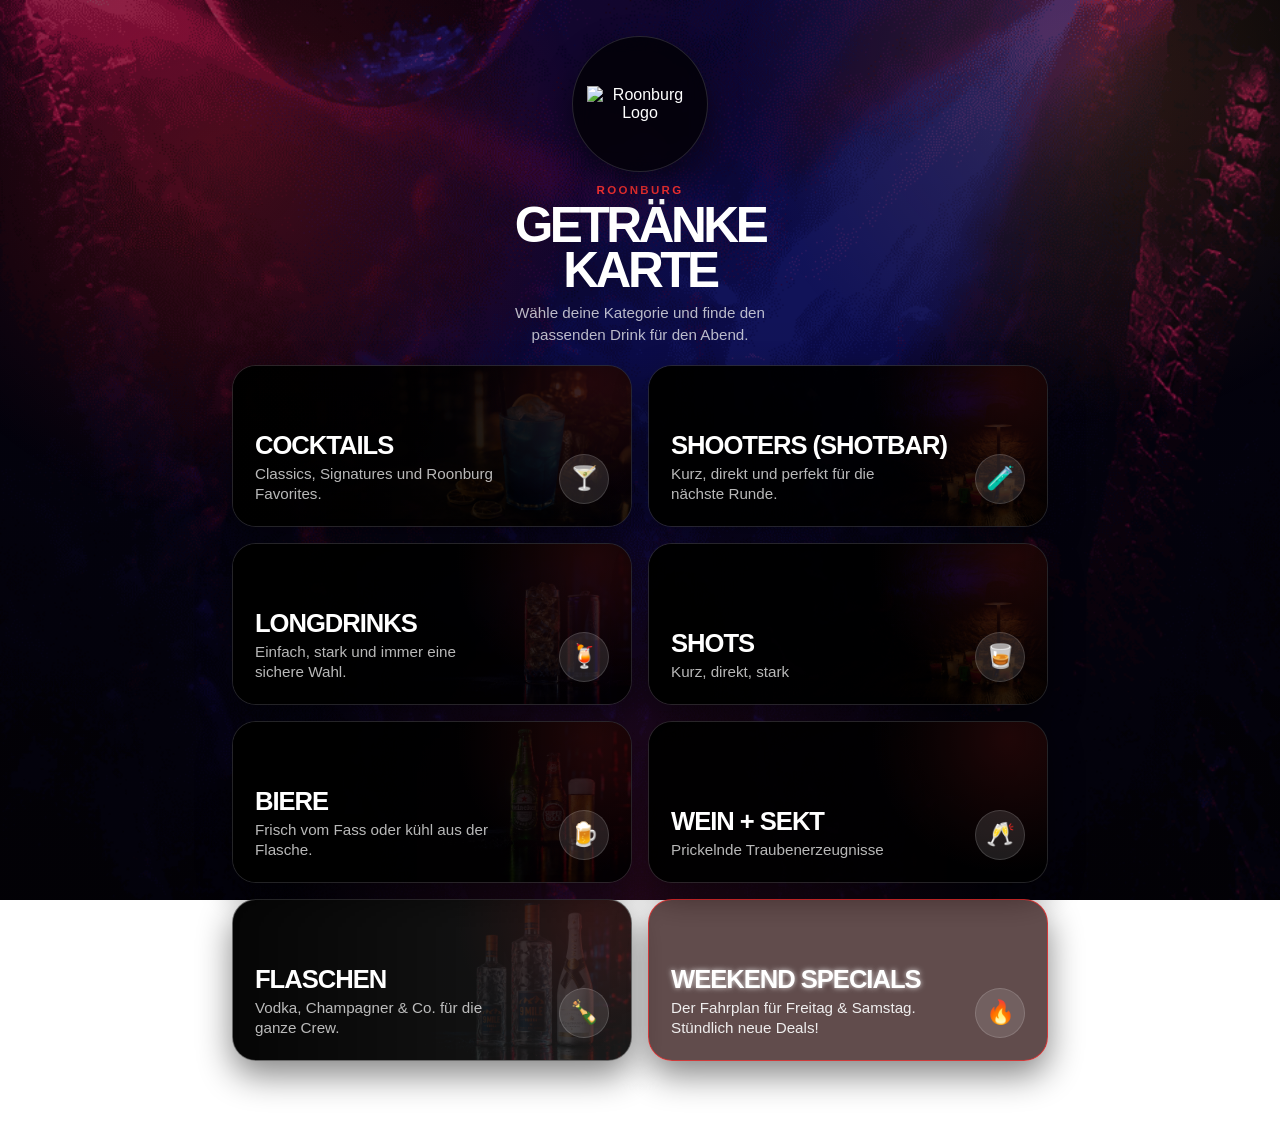
==== index.html @ 1e9a6a1d "Update index.html" ====
<!DOCTYPE html>
<html lang="de">
<head>
  <meta charset="UTF-8" />
  <meta name="viewport" content="width=device-width, initial-scale=1.0" />

  <title>Roonburg Getränkekarte</title>
  <link rel="icon" type="image/png" href="logo.png">
  <link rel="apple-touch-icon" href="logo.png">
  <style>
    * {
      box-sizing: border-box;
      -webkit-tap-highlight-color: transparent;
    }

    :root {
      --bg: #050505;
      --card: rgba(0, 0, 0, 0.68);
      --border: rgba(255, 255, 255, 0.14);
      --text: #ffffff;
      --muted: rgba(255, 255, 255, 0.72);
      --accent: #ff3333;
      --accent-soft: rgba(255, 51, 51, 0.28);
      --radius-xl: 24px;
      --shadow: 0 14px 34px rgba(0, 0, 0, 0.48);
    }

    html,
    body {
      margin: 0;
      padding: 0;
      min-height: 100%;
      font-family: Arial, Helvetica, sans-serif;
      color: var(--text);
    }

    body {
      position: relative;
      overflow-x: hidden;
    }

    body::before {
      content: "";
      position: fixed;
      inset: 0;
      background:
        linear-gradient(
          rgba(0, 0, 0, 0.3),
          rgba(0, 0, 0, 0.4)
        ),
        url("Clubhochkant.png");
      background-size: cover;
      background-position: center;
      background-repeat: no-repeat;
      z-index: -3;
    }

    body::after {
      content: "";
      position: fixed;
      inset: 0;
      background:
        radial-gradient(circle at 18% 18%, rgba(255, 51, 51, 0.18), transparent 28%),
        radial-gradient(circle at 85% 8%, rgba(255, 180, 80, 0.14), transparent 26%),
        radial-gradient(circle at 50% 95%, rgba(255, 51, 120, 0.14), transparent 34%);
      z-index: -2;
      pointer-events: none;
    }

    .page {
      width: 100%;
      max-width: 480px;
      min-height: 100svh;
      margin: 0 auto;
      padding: 14px 14px 20px;
      display: flex;
      flex-direction: column;
    }

    .hero {
      text-align: center;
      padding-top: 2px;
      margin-bottom: 8px;
    }

    .logo-wrap {
      display: flex;
      justify-content: center;
      margin-bottom: 12px;
    }

    .logo-mark {
      width: 118px;
      height: 118px;
      border-radius: 999px;
      display: grid;
      place-items: center;
      background: rgba(0, 0, 0, 0.72);
      border: 1px solid var(--border);
      box-shadow: var(--shadow);
      padding: 12px;
      backdrop-filter: blur(10px);
    }

    .logo-mark img {
      width: 100%;
      height: auto;
      display: block;
    }

    .kicker {
      margin: 0 0 7px;
      font-size: 0.72rem;
      letter-spacing: 0.2em;
      text-transform: uppercase;
      color: var(--accent);
      font-weight: 800;
    }

    h1 {
      margin: 0;
      font-size: clamp(2.15rem, 12vw, 3.1rem);
      line-height: 0.9;
      text-transform: uppercase;
      letter-spacing: -0.07em;
    }

    .intro {
      margin: 10px auto 0;
      max-width: 320px;
      color: var(--muted);
      font-size: 0.95rem;
      line-height: 1.4;
    }

    .menu-grid {
      display: grid;
      gap: 12px;
      margin-top: 0;
      margin-bottom: 0;
    }

    .menu-card {
      position: relative;
      display: block;
      text-decoration: none;
      color: var(--text);
      border-radius: var(--radius-xl);
      overflow: hidden;
      min-height: 104px;
      border: 1px solid var(--border);
      background: var(--card);
      box-shadow: var(--shadow);
      isolation: isolate;
      touch-action: manipulation;
      cursor: pointer;
    }

    .menu-card:active {
      transform: scale(0.985);
      border-color: rgba(255, 51, 51, 0.75);
    }

    .menu-card::before {
      content: "";
      position: absolute;
      inset: 0;
      background-size: cover;
      background-position: center;
      opacity: 0.36;
      z-index: -2;
    }

    .menu-card::after {
      content: "";
      position: absolute;
      inset: 0;
      background:
        linear-gradient(
          90deg,
          rgba(0, 0, 0, 0.9),
          rgba(0, 0, 0, 0.52)
        ),
        radial-gradient(circle at 90% 10%, var(--accent-soft), transparent 35%);
      z-index: -1;
    }

    .menu-card-content {
      min-height: 104px;
      padding: 17px 18px;
      display: flex;
      align-items: center;
      justify-content: space-between;
      gap: 14px;
      position: relative;
      z-index: 2;
    }

    .menu-card h2 {
      margin: 0 0 5px;
      font-size: 1.35rem;
      line-height: 1;
      text-transform: uppercase;
      letter-spacing: -0.04em;
    }

    .menu-card p {
      margin: 0;
      color: var(--muted);
      font-size: 0.86rem;
      line-height: 1.32;
      max-width: 250px;
    }

    .icon {
      flex: 0 0 auto;
      width: 43px;
      height: 43px;
      border-radius: 999px;
      display: grid;
      place-items: center;
      background: rgba(255, 255, 255, 0.11);
      border: 1px solid rgba(255, 255, 255, 0.15);
      font-size: 1.25rem;
    }

    /* Dropdown Styling für Wein + Sekt */
    .dropdown-content {
      max-height: 0;
      overflow: hidden;
      transition: max-height 0.3s ease-out, padding 0.3s ease-out, opacity 0.3s ease-out;
      padding: 0 18px;
      opacity: 0;
      background: rgba(0, 0, 0, 0.4);
      position: relative;
      z-index: 2;
    }

    .menu-card.open .dropdown-content {
      max-height: 150px;
      padding: 0 18px 18px 18px;
      opacity: 1;
    }

    .dropdown-item {
      display: flex;
      justify-content: space-between;
      align-items: center;
      padding: 10px 0;
      font-size: 0.95rem;
      color: #fff;
    }

    .dropdown-item:not(:last-child) {
      border-bottom: 1px dashed rgba(255, 255, 255, 0.15);
    }

    .item-name {
      font-weight: bold;
    }

    .item-price {
      font-weight: 900;
      color: var(--accent);
    }

    .cocktails::before { background-image: url("Cocktailtaste.png"); }
    .shots::before { background-image: url("shottaste.png"); }
    .longdrinks::before { background-image: url("VodkaE .png"); }
    .biere::before { background-image: url("Bier.webp"); }
    .flaschen::before { background-image: url("Flaschen.webp"); }

    .footer-note {
      margin: 18px 0 0;
      text-align: center;
      color: rgba(255, 255, 255, 0.46);
      font-size: 0.72rem;
      line-height: 1.35;
    }

    @media (max-height: 700px) {
      .page { padding-top: 10px; padding-bottom: 14px; }
      .hero { margin-bottom: 8px; }
      .logo-mark { width: 92px; height: 92px; padding: 10px; }
      .logo-wrap { margin-bottom: 8px; }
      h1 { font-size: 2rem; }
      .intro { display: none; }
      .menu-card, .menu-card-content { min-height: 92px; }
      .menu-card-content { padding: 14px 16px; }
      .footer-note { margin-top: 12px; }
    }

    @media (min-width: 700px) {
      .page { max-width: 860px; padding: 34px 22px; }
      .hero { margin-bottom: 20px; }
      .logo-mark { width: 136px; height: 136px; padding: 14px; }
      .menu-grid { grid-template-columns: repeat(2, 1fr); gap: 16px; }
      .menu-card, .menu-card-content { min-height: 160px; }
      .menu-card-content { align-items: flex-end; padding: 22px; }
      .menu-card h2 { font-size: 1.6rem; }
      .menu-card p { font-size: 0.95rem; }
      .icon { width: 50px; height: 50px; font-size: 1.45rem; }
    }

    /* --- CSS für den leuchtenden & schimmernden Weekend Specials Button --- */
    .specials {
      position: relative;
      overflow: hidden;
      border-color: rgba(255, 51, 51, 0.7);
      background: rgba(30, 0, 0, 0.7);
      animation: pulse-glow 3s infinite;
    }

    @keyframes pulse-glow {
      0% { box-shadow: 0 0 10px rgba(255, 51, 51, 0.4); }
      50% { box-shadow: 0 0 20px rgba(255, 51, 51, 0.8), 0 0 40px rgba(255, 51, 51, 0.4); }
      100% { box-shadow: 0 0 10px rgba(255, 51, 51, 0.4); }
    }

    .specials::after {
      content: "";
      position: absolute;
      top: 0;
      left: -150%;
      width: 100%;
      height: 100%;
      background: linear-gradient(
        90deg,
        transparent,
        rgba(255, 255, 255, 0.4) 15%,
        rgba(255, 51, 51, 0.5) 30%,
        transparent
      );
      transform: skewX(-20deg);
      z-index: 1;
      animation: shine-sweep 5s infinite;
    }

    @keyframes shine-sweep {
      0% { left: -150%; }
      20% { left: 150%; }
      100% { left: 150%; }
    }

    .specials .menu-card-content {
      position: relative;
      z-index: 2;
    }

    .specials h2 {
      color: #fff;
      text-shadow: 0 0 5px rgba(255, 255, 255, 0.8);
    }

    .specials p {
      color: rgba(255, 255, 255, 0.9);
    }

    .specials:hover {
      animation: pulse-glow-hover 1.5s infinite;
      border-color: rgba(255, 51, 51, 1);
    }

    @keyframes pulse-glow-hover {
      0% { box-shadow: 0 0 20px rgba(255, 51, 51, 0.8), 0 0 40px rgba(255, 51, 51, 0.4); }
      50% { box-shadow: 0 0 30px rgba(255, 51, 51, 1), 0 0 60px rgba(255, 51, 51, 0.6); }
      100% { box-shadow: 0 0 20px rgba(255, 51, 51, 0.8), 0 0 40px rgba(255, 51, 51, 0.4); }
    }
  </style>
</head>

<body>
  <main class="page">
    <section class="hero">
      <div class="logo-wrap">
        <div class="logo-mark">
          <img
            src="https://roonburg.de/media/default/assets/config/roonburg/images/roonburg-logo.png"
            alt="Roonburg Logo"
          />
        </div>
      </div>

      <p class="kicker">Roonburg</p>
      <h1>Getränke<br>karte</h1>
      <p class="intro">
        Wähle deine Kategorie und finde den passenden Drink für den Abend.
      </p>
    </section>

    <section class="menu-grid" aria-label="Getränkekategorien">
      <a class="menu-card cocktails" href="https://www.roonburg-cocktails.de/">
        <div class="menu-card-content">
          <div>
            <h2>Cocktails</h2>
            <p>Classics, Signatures und Roonburg Favorites.</p>
          </div>
          <div class="icon">🍸</div>
        </div>
      </a>

      <a class="menu-card shots" href="shooters.html">
        <div class="menu-card-content">
          <div>
            <h2>Shooters (Shotbar)</h2>
            <p>Kurz, direkt und perfekt für die nächste Runde.</p>
          </div>
          <div class="icon">🧪</div>
        </div>
      </a>

      <a class="menu-card longdrinks" href="longdrinks.html">
        <div class="menu-card-content">
          <div>
            <h2>Longdrinks</h2>
            <p>Einfach, stark und immer eine sichere Wahl.</p>
          </div>
          <div class="icon">🍹</div>
        </div>
      </a>

      <a class="menu-card shots" href="shots.html">
        <div class="menu-card-content">
          <div>
            <h2>Shots</h2>
            <p>Kurz, direkt, stark</p>
          </div>
          <div class="icon">🥃</div>
        </div>
      </a>

      <a class="menu-card biere" href="bier.html">
        <div class="menu-card-content">
          <div>
            <h2>Biere</h2>
            <p>Frisch vom Fass oder kühl aus der Flasche.</p>
          </div>
          <div class="icon">🍺</div>
        </div>
      </a>

      <div class="menu-card wein-sekt" id="weinSektToggle" tabindex="0" role="button" aria-expanded="false">
        <div class="menu-card-content">
          <div>
            <h2>Wein + Sekt</h2>
            <p>Prickelnde Traubenerzeugnisse</p>
          </div>
          <div class="icon">🥂</div>
        </div>
        <div class="dropdown-content">
          <div class="dropdown-item">
            <span class="item-name">Weißwein Cuvée</span>
            <span class="item-price">4,00 €</span>
          </div>
          <div class="dropdown-item">
            <span class="item-name">Glas Sekt</span>
            <span class="item-price">4,00 €</span>
          </div>
        </div>
      </div>

      <a class="menu-card flaschen" href="flaschen.html">
        <div class="menu-card-content">
          <div>
            <h2>Flaschen</h2>
            <p>Vodka, Champagner & Co. für die ganze Crew.</p>
          </div>
          <div class="icon">🍾</div>
        </div>
      </a>

      <a class="menu-card specials" href="specials.html">
        <div class="menu-card-content">
          <div>
            <h2>Weekend Specials</h2>
            <p>Der Fahrplan für Freitag & Samstag. Stündlich neue Deals!</p>
          </div>
          <div class="icon">🔥</div>
        </div>
      </a>
    </section>

    <p class="footer-note">
      Roonburg Köln · Bitte verantwortungsvoll genießen
    </p>
  </main>

  <script>
    // JS Logik für das Wein & Sekt Dropdown
    document.addEventListener("DOMContentLoaded", () => {
      const weinSektBtn = document.getElementById("weinSektToggle");
      
      if(weinSektBtn) {
        weinSektBtn.addEventListener("click", () => {
          weinSektBtn.classList.toggle("open");
          
          // ARIA Status für Barrierefreiheit updaten
          const isOpen = weinSektBtn.classList.contains("open");
          weinSektBtn.setAttribute("aria-expanded", isOpen);
        });
      }
    });
  </script>
</body>
</html>
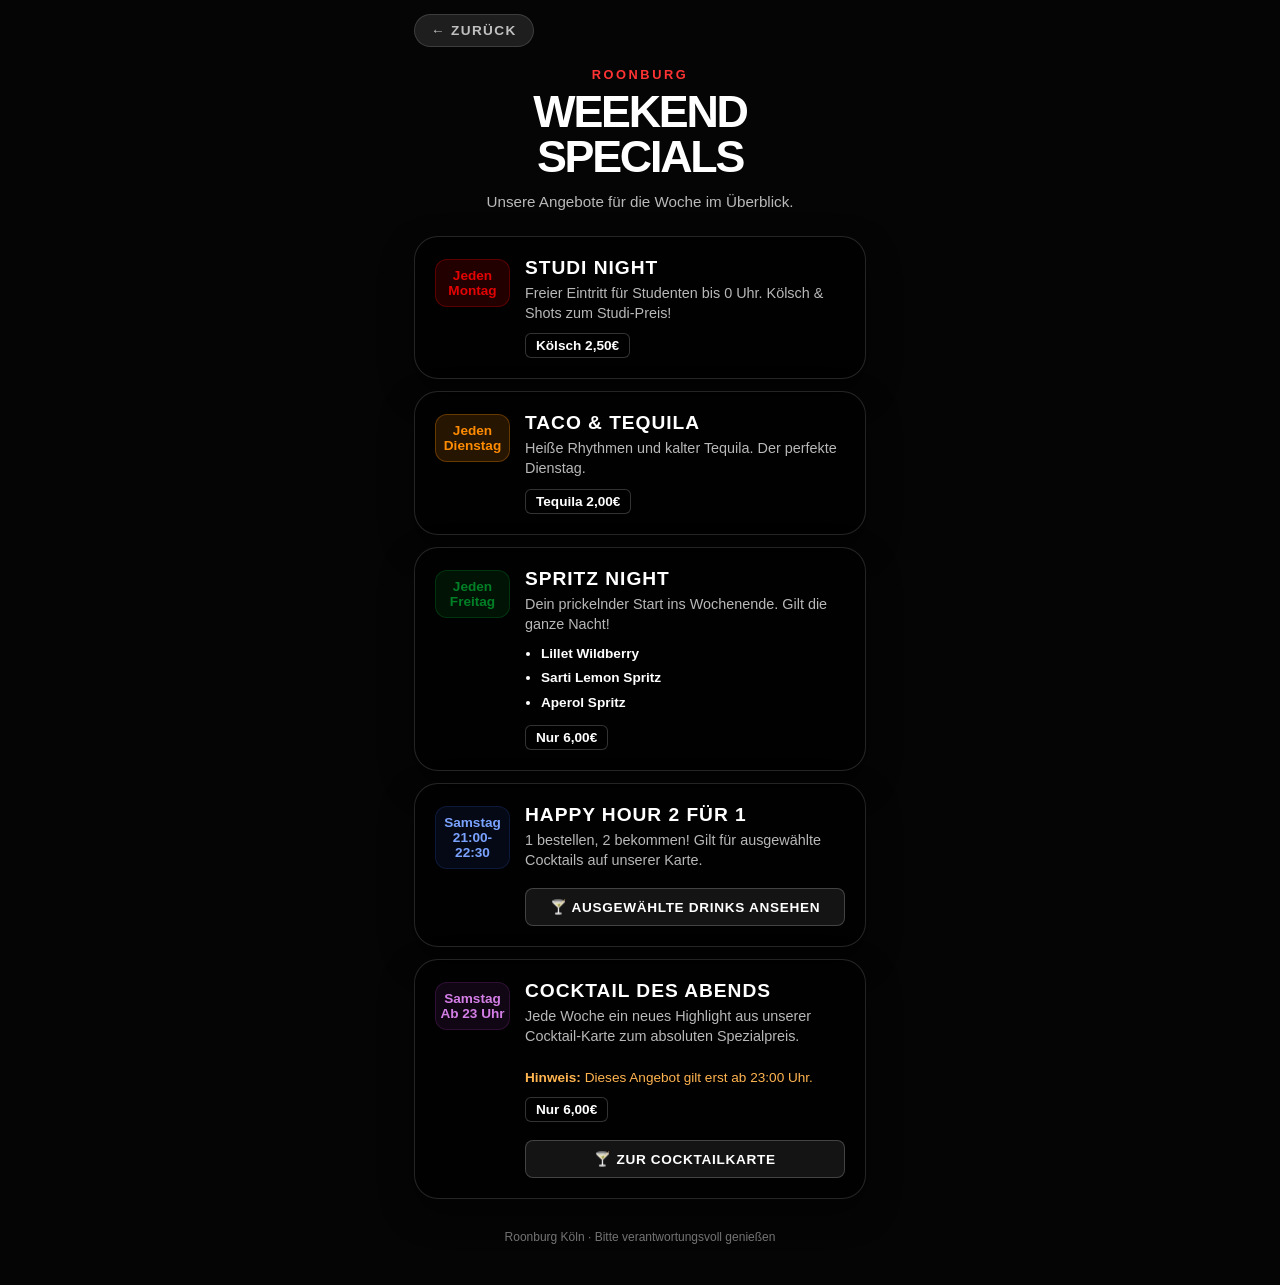
==== commit 0964e79b: "Update index.html" ====
--- a/index.html
+++ b/index.html
@@ -4,7 +4,7 @@
   <meta charset="UTF-8" />
   <meta name="viewport" content="width=device-width, initial-scale=1.0" />
 
-  <title>Roonburg Getränkekarte</title>
+  <title>Roonburg Specials</title>
   <link rel="icon" type="image/png" href="logo.png">
   <link rel="apple-touch-icon" href="logo.png">
   <style>
@@ -20,7 +20,7 @@
       --text: #ffffff;
       --muted: rgba(255, 255, 255, 0.72);
       --accent: #ff3333;
-      --accent-soft: rgba(255, 51, 51, 0.28);
+      --accent-soft: rgba(255, 51, 51, 0.15);
       --radius-xl: 24px;
       --shadow: 0 14px 34px rgba(0, 0, 0, 0.48);
     }
@@ -32,6 +32,7 @@
       min-height: 100%;
       font-family: Arial, Helvetica, sans-serif;
       color: var(--text);
+      background-color: var(--bg);
     }
 
     body {
@@ -45,8 +46,8 @@
       inset: 0;
       background:
         linear-gradient(
-          rgba(0, 0, 0, 0.3),
-          rgba(0, 0, 0, 0.4)
+          rgba(0, 0, 0, 0.4),
+          rgba(0, 0, 0, 0.6)
         ),
         url("Clubhochkant.png");
       background-size: cover;
@@ -67,417 +68,604 @@
       pointer-events: none;
     }
 
+    /* =========================================
+       HALLOWEEN MODE CSS - DIE VERFLUCHUNG
+       ========================================= */
+    
+    @keyframes bg-pulse {
+      0% { filter: brightness(1) contrast(1.2); }
+      100% { filter: brightness(0.6) contrast(1.5); }
+    }
+
+    body.halloween-mode::before {
+      background:
+        linear-gradient(
+          rgba(20, 0, 0, 0.8),
+          rgba(0, 0, 0, 0.95)
+        ),
+        url("Halloween.png"), url("Clubhochkant.png");
+      background-size: cover;
+      background-position: center;
+      background-repeat: no-repeat;
+      animation: bg-pulse 4s infinite alternate;
+    }
+
+    body.halloween-mode::after {
+      background:
+        radial-gradient(circle at 18% 18%, rgba(255, 0, 0, 0.25), transparent 35%),
+        radial-gradient(circle at 85% 8%, rgba(138, 3, 3, 0.2), transparent 30%),
+        radial-gradient(circle at 50% 95%, rgba(255, 60, 0, 0.15), transparent 40%);
+    }
+
+    /* Blitzeffekt (Gewitter) */
+    .lightning-overlay {
+      display: none;
+      position: fixed;
+      inset: 0;
+      background-color: #fff;
+      z-index: 9999;
+      pointer-events: none;
+    }
+    
+    @keyframes storm-flash {
+      0%, 92%, 96%, 100% { opacity: 0; }
+      93% { opacity: 0.7; }
+      94% { opacity: 0; }
+      97% { opacity: 0.4; }
+    }
+
+    body.halloween-mode .lightning-overlay {
+      display: block;
+      animation: storm-flash 7s infinite;
+    }
+
+    /* Flackernder, kaputter Text-Effekt */
+    @keyframes cursed-flicker {
+      0%, 19%, 21%, 23%, 25%, 54%, 56%, 100% {
+        opacity: 1;
+        text-shadow: 0 0 8px #ff0000, 0 0 20px #ff0000, 0 0 40px #8a0303;
+        transform: scale(1) rotate(0deg);
+      }
+      20%, 24%, 55% {
+        opacity: 0.3;
+        text-shadow: none;
+        transform: scale(0.98) rotate(-2deg);
+      }
+      85% {
+        transform: scale(1.02) rotate(1deg);
+      }
+    }
+
+    body.halloween-mode #heroHeadline {
+      color: #ff3333;
+      animation: cursed-flicker 4.5s infinite;
+      font-family: "Courier New", Courier, monospace;
+      letter-spacing: 0.05em;
+      text-transform: uppercase;
+    }
+
+    /* Unheimliches Schweben für den Text darunter */
+    @keyframes eerie-float {
+      0%, 100% { transform: translateY(0); color: #ff6600; text-shadow: 0 0 10px rgba(255, 102, 0, 0.5); }
+      50% { transform: translateY(-5px); color: #ff1111; text-shadow: 0 0 25px rgba(255, 17, 17, 0.9); }
+    }
+
+    body.halloween-mode #heroIntro {
+      animation: eerie-float 3s infinite ease-in-out;
+      font-weight: bold;
+    }
+
+    body.halloween-mode .kicker {
+      color: #8a0303;
+      text-shadow: 0 0 10px red;
+    }
+
+    /* --- HALLOWEEN SPECIALS KARTEN STYLING --- */
+    .halloween-section-title {
+      font-size: 1.15rem;
+      text-align: center;
+      color: #ff3333;
+      text-transform: uppercase;
+      letter-spacing: 0.05em;
+      margin: 10px 0 15px 0;
+      text-shadow: 0 0 10px rgba(255, 0, 0, 0.5);
+      animation: cursed-flicker 4s infinite;
+    }
+
+    .halloween-drink-card {
+      align-items: center;
+      margin-bottom: 15px;
+    }
+
+    .halloween-shooters-card {
+      flex-direction: column;
+      align-items: flex-start;
+    }
+
+    .h-img-large {
+      width: 75px;
+      height: 95px;
+      object-fit: cover;
+      border-radius: 12px;
+      border: 1px solid rgba(255, 0, 0, 0.4);
+      box-shadow: 0 0 15px rgba(255, 0, 0, 0.3);
+    }
+
+    .h-shooters-grid {
+      display: grid;
+      grid-template-columns: repeat(3, 1fr);
+      gap: 10px;
+      width: 100%;
+    }
+
+    .h-shot {
+      text-align: center;
+    }
+
+    .h-shot img {
+      width: 100%;
+      aspect-ratio: 1; /* Macht die Bilder automatisch zu perfekten Quadraten */
+      object-fit: cover;
+      border-radius: 12px;
+      border: 1px solid rgba(255, 0, 0, 0.4);
+      box-shadow: 0 0 10px rgba(255, 0, 0, 0.2);
+      margin-bottom: 6px;
+    }
+
+    .h-shot span {
+      display: block;
+      font-size: 0.75rem;
+      font-weight: bold;
+      color: #ffb450;
+      text-transform: uppercase;
+    }
+
+    .bloody-tag {
+      background: #8a0303 !important;
+      box-shadow: 0 0 8px rgba(255, 0, 0, 0.4);
+    }
+    /* =========================================
+       ENDE HALLOWEEN MODE CSS
+       ========================================= */
+
     .page {
       width: 100%;
       max-width: 480px;
       min-height: 100svh;
       margin: 0 auto;
-      padding: 14px 14px 20px;
+      padding: 14px 14px 40px;
       display: flex;
       flex-direction: column;
     }
 
+    .header-nav {
+      margin-bottom: 20px;
+    }
+
+    .back-btn {
+      display: inline-flex;
+      align-items: center;
+      color: var(--muted);
+      text-decoration: none;
+      font-size: 0.85rem;
+      font-weight: bold;
+      text-transform: uppercase;
+      letter-spacing: 0.1em;
+      background: rgba(255,255,255,0.1);
+      padding: 8px 16px;
+      border-radius: 999px;
+      border: 1px solid var(--border);
+    }
+
+    .back-btn:hover {
+      background: rgba(255,255,255,0.2);
+      color: #fff;
+    }
+
     .hero {
       text-align: center;
-      padding-top: 2px;
-      margin-bottom: 8px;
-    }
-
-    .logo-wrap {
-      display: flex;
-      justify-content: center;
-      margin-bottom: 12px;
-    }
-
-    .logo-mark {
-      width: 118px;
-      height: 118px;
-      border-radius: 999px;
-      display: grid;
-      place-items: center;
-      background: rgba(0, 0, 0, 0.72);
-      border: 1px solid var(--border);
-      box-shadow: var(--shadow);
-      padding: 12px;
-      backdrop-filter: blur(10px);
-    }
-
-    .logo-mark img {
-      width: 100%;
-      height: auto;
-      display: block;
+      margin-bottom: 24px;
     }
 
     .kicker {
       margin: 0 0 7px;
-      font-size: 0.72rem;
+      font-size: 0.8rem;
       letter-spacing: 0.2em;
       text-transform: uppercase;
       color: var(--accent);
       font-weight: 800;
+      transition: color 0.3s ease;
     }
 
     h1 {
       margin: 0;
-      font-size: clamp(2.15rem, 12vw, 3.1rem);
-      line-height: 0.9;
+      font-size: clamp(2rem, 10vw, 2.8rem);
+      line-height: 1;
       text-transform: uppercase;
-      letter-spacing: -0.07em;
+      letter-spacing: -0.05em;
     }
 
     .intro {
-      margin: 10px auto 0;
+      margin: 12px auto 0;
       max-width: 320px;
       color: var(--muted);
       font-size: 0.95rem;
       line-height: 1.4;
     }
 
-    .menu-grid {
-      display: grid;
+    .timeline {
+      display: flex;
+      flex-direction: column;
       gap: 12px;
-      margin-top: 0;
-      margin-bottom: 0;
-    }
-
-    .menu-card {
+    }
+
+    .special-card {
       position: relative;
+      background: var(--card);
+      border: 1px solid var(--border);
+      border-radius: var(--radius-xl);
+      padding: 20px;
+      box-shadow: var(--shadow);
+      display: flex;
+      align-items: flex-start;
+      justify-content: space-between;
+      gap: 15px;
+      transition: 0.3s ease;
+      overflow: hidden;
+    }
+    
+    /* Individuelle Farben für die Time-Badges der Standard-Karten (ohne active State) */
+    #card-monday .time-badge {
+      background: rgba(228, 3, 3, 0.15); /* Rot transparent */
+      border-color: rgba(228, 3, 3, 0.3);
+      color: #E40303;
+    }
+    #card-tuesday .time-badge {
+      background: rgba(255, 140, 0, 0.15); /* Orange transparent */
+      border-color: rgba(255, 140, 0, 0.3);
+      color: #FF8C00;
+    }
+    #card-friday .time-badge {
+      background: rgba(0, 128, 38, 0.15); /* Grün transparent */
+      border-color: rgba(0, 128, 38, 0.3);
+      color: #008026;
+    }
+    #card-saturday-hh .time-badge {
+      background: rgba(36, 64, 142, 0.15); /* Blau transparent */
+      border-color: rgba(36, 64, 142, 0.3);
+      color: #7AA2FF; /* Etwas helleres Blau für Lesbarkeit auf Dunkel */
+    }
+    #card-saturday-cocktail .time-badge {
+      background: rgba(115, 41, 130, 0.15); /* Violett transparent */
+      border-color: rgba(115, 41, 130, 0.3);
+      color: #D37EE6; /* Etwas helleres Violett für Lesbarkeit */
+    }
+
+    @keyframes card-pulse {
+      0% {
+        box-shadow: 0 0 15px rgba(255, 51, 51, 0.2);
+        border-color: rgba(255, 51, 51, 0.6);
+      }
+      50% {
+        box-shadow: 0 0 30px rgba(255, 51, 51, 0.7);
+        border-color: rgba(255, 51, 51, 1);
+      }
+      100% {
+        box-shadow: 0 0 15px rgba(255, 51, 51, 0.2);
+        border-color: rgba(255, 51, 51, 0.6);
+      }
+    }
+
+    /* Active States - Hier leuchtet die Karte voll in ihrer jeweiligen Farbe */
+    /* MONDAY */
+    #card-monday.active {
+      background: rgba(40, 10, 10, 0.85) !important;
+      transform: scale(1.03);
+      animation: card-pulse-monday 2.5s infinite;
+      z-index: 10;
+    }
+    @keyframes card-pulse-monday {
+      0% { box-shadow: 0 0 15px rgba(228, 3, 3, 0.2); border-color: rgba(228, 3, 3, 0.6); }
+      50% { box-shadow: 0 0 30px rgba(228, 3, 3, 0.7); border-color: rgba(228, 3, 3, 1); }
+      100% { box-shadow: 0 0 15px rgba(228, 3, 3, 0.2); border-color: rgba(228, 3, 3, 0.6); }
+    }
+    #card-monday.active::before { content: ""; position: absolute; left: 0; top: 0; bottom: 0; width: 6px; background: #E40303; }
+    #card-monday.active .time-badge { background: #E40303; color: #fff; box-shadow: 0 0 10px rgba(228,3,3,0.5); }
+    
+    /* TUESDAY */
+    #card-tuesday.active {
+      background: rgba(40, 30, 10, 0.85) !important;
+      transform: scale(1.03);
+      animation: card-pulse-tuesday 2.5s infinite;
+      z-index: 10;
+    }
+    @keyframes card-pulse-tuesday {
+      0% { box-shadow: 0 0 15px rgba(255, 140, 0, 0.2); border-color: rgba(255, 140, 0, 0.6); }
+      50% { box-shadow: 0 0 30px rgba(255, 140, 0, 0.7); border-color: rgba(255, 140, 0, 1); }
+      100% { box-shadow: 0 0 15px rgba(255, 140, 0, 0.2); border-color: rgba(255, 140, 0, 0.6); }
+    }
+    #card-tuesday.active::before { content: ""; position: absolute; left: 0; top: 0; bottom: 0; width: 6px; background: linear-gradient(to bottom, #FF8C00, #FFED00); }
+    #card-tuesday.active .time-badge { background: linear-gradient(135deg, #FF8C00, #FFED00); color: #000; box-shadow: 0 0 10px rgba(255,140,0,0.5); text-shadow: none; }
+    
+    /* FRIDAY */
+    #card-friday.active {
+      background: rgba(10, 30, 15, 0.85) !important;
+      transform: scale(1.03);
+      animation: card-pulse-friday 2.5s infinite;
+      z-index: 10;
+    }
+    @keyframes card-pulse-friday {
+      0% { box-shadow: 0 0 15px rgba(0, 128, 38, 0.2); border-color: rgba(0, 128, 38, 0.6); }
+      50% { box-shadow: 0 0 30px rgba(0, 128, 38, 0.7); border-color: rgba(0, 128, 38, 1); }
+      100% { box-shadow: 0 0 15px rgba(0, 128, 38, 0.2); border-color: rgba(0, 128, 38, 0.6); }
+    }
+    #card-friday.active::before { content: ""; position: absolute; left: 0; top: 0; bottom: 0; width: 6px; background: #008026; }
+    #card-friday.active .time-badge { background: #008026; color: #fff; box-shadow: 0 0 10px rgba(0,128,38,0.5); }
+    
+    /* SATURDAY HH */
+    #card-saturday-hh.active {
+      background: rgba(10, 15, 40, 0.85) !important;
+      transform: scale(1.03);
+      animation: card-pulse-saturday-hh 2.5s infinite;
+      z-index: 10;
+    }
+    @keyframes card-pulse-saturday-hh {
+      0% { box-shadow: 0 0 15px rgba(36, 64, 142, 0.2); border-color: rgba(36, 64, 142, 0.6); }
+      50% { box-shadow: 0 0 30px rgba(36, 64, 142, 0.7); border-color: rgba(36, 64, 142, 1); }
+      100% { box-shadow: 0 0 15px rgba(36, 64, 142, 0.2); border-color: rgba(36, 64, 142, 0.6); }
+    }
+    #card-saturday-hh.active::before { content: ""; position: absolute; left: 0; top: 0; bottom: 0; width: 6px; background: #24408E; }
+    #card-saturday-hh.active .time-badge { background: #24408E; color: #fff; box-shadow: 0 0 10px rgba(36,64,142,0.5); }
+
+    /* SATURDAY COCKTAIL */
+    #card-saturday-cocktail.active {
+      background: rgba(30, 10, 35, 0.85) !important;
+      transform: scale(1.03);
+      animation: card-pulse-saturday-cocktail 2.5s infinite;
+      z-index: 10;
+    }
+    @keyframes card-pulse-saturday-cocktail {
+      0% { box-shadow: 0 0 15px rgba(115, 41, 130, 0.2); border-color: rgba(115, 41, 130, 0.6); }
+      50% { box-shadow: 0 0 30px rgba(115, 41, 130, 0.7); border-color: rgba(115, 41, 130, 1); }
+      100% { box-shadow: 0 0 15px rgba(115, 41, 130, 0.2); border-color: rgba(115, 41, 130, 0.6); }
+    }
+    #card-saturday-cocktail.active::before { content: ""; position: absolute; left: 0; top: 0; bottom: 0; width: 6px; background: #732982; }
+    #card-saturday-cocktail.active .time-badge { background: #732982; color: #fff; box-shadow: 0 0 10px rgba(115,41,130,0.5); }
+
+
+    .time-badge {
+      flex: 0 0 75px; /* Etwas breiter gemacht für das "Heute" / "Samstag" */
+      text-align: center;
+      font-weight: 800;
+      font-size: 0.85rem;
+      padding: 8px 4px;
+      border-radius: 12px;
+      border: 1px solid rgba(255, 255, 255, 0.1);
+      margin-top: 2px;
+      transition: all 0.3s ease;
+    }
+
+    .special-content {
+      flex: 1;
+    }
+
+    .special-title {
+      margin: 0 0 4px;
+      font-size: 1.2rem;
+      font-weight: 800;
+      text-transform: uppercase;
+      letter-spacing: 0.05em;
+      color: #fff;
+    }
+
+    .special-desc {
+      margin: 0 0 10px 0;
+      font-size: 0.9rem;
+      color: var(--muted);
+      line-height: 1.4;
+    }
+    
+    .drinks-list {
+      margin: 0 0 12px 16px;
+      padding: 0;
+      font-size: 0.85rem;
+      color: var(--text);
+      line-height: 1.5;
+      font-weight: bold;
+    }
+
+    .drinks-list li {
+      margin-bottom: 4px;
+    }
+
+    .tags-container {
+      display: flex;
+      flex-wrap: wrap;
+      gap: 8px;
+    }
+
+    .price-tag {
+      display: inline-block;
+      font-weight: bold;
+      color: #fff;
+      background: var(--card);
+      border: 1px solid rgba(255,255,255,0.2);
+      padding: 4px 10px;
+      border-radius: 6px;
+      font-size: 0.85rem;
+    }
+    
+    /* Farbige Price Tags wenn Karte aktiv ist */
+    #card-monday.active .price-tag { background: #E40303; border-color: #E40303; }
+    #card-tuesday.active .price-tag { background: linear-gradient(135deg, #FF8C00, #FFED00); border-color: #FF8C00; color: #000; }
+    #card-friday.active .price-tag { background: #008026; border-color: #008026; }
+    #card-saturday-hh.active .price-tag, #card-saturday-cocktail.active .price-tag { background: #fff; color: #000; }
+
+    
+    .cocktail-btn {
       display: block;
+      margin-top: 18px;
+      padding: 10px 14px;
+      background: rgba(255, 255, 255, 0.08);
+      color: #fff;
+      border: 1px solid rgba(255, 255, 255, 0.2);
+      border-radius: 8px;
       text-decoration: none;
-      color: var(--text);
-      border-radius: var(--radius-xl);
-      overflow: hidden;
-      min-height: 104px;
-      border: 1px solid var(--border);
-      background: var(--card);
-      box-shadow: var(--shadow);
-      isolation: isolate;
-      touch-action: manipulation;
-      cursor: pointer;
-    }
-
-    .menu-card:active {
-      transform: scale(0.985);
-      border-color: rgba(255, 51, 51, 0.75);
-    }
-
-    .menu-card::before {
-      content: "";
-      position: absolute;
-      inset: 0;
-      background-size: cover;
-      background-position: center;
-      opacity: 0.36;
-      z-index: -2;
-    }
-
-    .menu-card::after {
-      content: "";
-      position: absolute;
-      inset: 0;
-      background:
-        linear-gradient(
-          90deg,
-          rgba(0, 0, 0, 0.9),
-          rgba(0, 0, 0, 0.52)
-        ),
-        radial-gradient(circle at 90% 10%, var(--accent-soft), transparent 35%);
-      z-index: -1;
-    }
-
-    .menu-card-content {
-      min-height: 104px;
-      padding: 17px 18px;
-      display: flex;
-      align-items: center;
-      justify-content: space-between;
-      gap: 14px;
-      position: relative;
-      z-index: 2;
-    }
-
-    .menu-card h2 {
-      margin: 0 0 5px;
-      font-size: 1.35rem;
-      line-height: 1;
+      font-size: 0.85rem;
+      font-weight: bold;
       text-transform: uppercase;
-      letter-spacing: -0.04em;
-    }
-
-    .menu-card p {
-      margin: 0;
-      color: var(--muted);
-      font-size: 0.86rem;
-      line-height: 1.32;
-      max-width: 250px;
-    }
-
-    .icon {
-      flex: 0 0 auto;
-      width: 43px;
-      height: 43px;
-      border-radius: 999px;
-      display: grid;
-      place-items: center;
-      background: rgba(255, 255, 255, 0.11);
-      border: 1px solid rgba(255, 255, 255, 0.15);
-      font-size: 1.25rem;
-    }
-
-    /* Dropdown Styling für Wein + Sekt */
-    .dropdown-content {
-      max-height: 0;
-      overflow: hidden;
-      transition: max-height 0.3s ease-out, padding 0.3s ease-out, opacity 0.3s ease-out;
-      padding: 0 18px;
-      opacity: 0;
-      background: rgba(0, 0, 0, 0.4);
-      position: relative;
-      z-index: 2;
-    }
-
-    .menu-card.open .dropdown-content {
-      max-height: 150px;
-      padding: 0 18px 18px 18px;
-      opacity: 1;
-    }
-
-    .dropdown-item {
-      display: flex;
-      justify-content: space-between;
-      align-items: center;
-      padding: 10px 0;
-      font-size: 0.95rem;
-      color: #fff;
-    }
-
-    .dropdown-item:not(:last-child) {
-      border-bottom: 1px dashed rgba(255, 255, 255, 0.15);
-    }
-
-    .item-name {
-      font-weight: bold;
-    }
-
-    .item-price {
-      font-weight: 900;
-      color: var(--accent);
-    }
-
-    .cocktails::before { background-image: url("Cocktailtaste.png"); }
-    .shots::before { background-image: url("shottaste.png"); }
-    .longdrinks::before { background-image: url("VodkaE .png"); }
-    .biere::before { background-image: url("Bier.webp"); }
-    .flaschen::before { background-image: url("Flaschen.webp"); }
+      letter-spacing: 0.05em;
+      text-align: center;
+      transition: 0.3s ease;
+    }
+    
+    .cocktail-btn:hover {
+      background: rgba(255, 255, 255, 0.15);
+      border-color: #fff;
+    }
 
     .footer-note {
-      margin: 18px 0 0;
+      margin: 30px 0 0;
       text-align: center;
       color: rgba(255, 255, 255, 0.46);
-      font-size: 0.72rem;
+      font-size: 0.75rem;
       line-height: 1.35;
-    }
-
-    @media (max-height: 700px) {
-      .page { padding-top: 10px; padding-bottom: 14px; }
-      .hero { margin-bottom: 8px; }
-      .logo-mark { width: 92px; height: 92px; padding: 10px; }
-      .logo-wrap { margin-bottom: 8px; }
-      h1 { font-size: 2rem; }
-      .intro { display: none; }
-      .menu-card, .menu-card-content { min-height: 92px; }
-      .menu-card-content { padding: 14px 16px; }
-      .footer-note { margin-top: 12px; }
-    }
-
-    @media (min-width: 700px) {
-      .page { max-width: 860px; padding: 34px 22px; }
-      .hero { margin-bottom: 20px; }
-      .logo-mark { width: 136px; height: 136px; padding: 14px; }
-      .menu-grid { grid-template-columns: repeat(2, 1fr); gap: 16px; }
-      .menu-card, .menu-card-content { min-height: 160px; }
-      .menu-card-content { align-items: flex-end; padding: 22px; }
-      .menu-card h2 { font-size: 1.6rem; }
-      .menu-card p { font-size: 0.95rem; }
-      .icon { width: 50px; height: 50px; font-size: 1.45rem; }
-    }
-
-    /* --- CSS für den leuchtenden & schimmernden Weekend Specials Button --- */
-    .specials {
-      position: relative;
-      overflow: hidden;
-      border-color: rgba(255, 51, 51, 0.7);
-      background: rgba(30, 0, 0, 0.7);
-      animation: pulse-glow 3s infinite;
-    }
-
-    @keyframes pulse-glow {
-      0% { box-shadow: 0 0 10px rgba(255, 51, 51, 0.4); }
-      50% { box-shadow: 0 0 20px rgba(255, 51, 51, 0.8), 0 0 40px rgba(255, 51, 51, 0.4); }
-      100% { box-shadow: 0 0 10px rgba(255, 51, 51, 0.4); }
-    }
-
-    .specials::after {
-      content: "";
-      position: absolute;
-      top: 0;
-      left: -150%;
-      width: 100%;
-      height: 100%;
-      background: linear-gradient(
-        90deg,
-        transparent,
-        rgba(255, 255, 255, 0.4) 15%,
-        rgba(255, 51, 51, 0.5) 30%,
-        transparent
-      );
-      transform: skewX(-20deg);
-      z-index: 1;
-      animation: shine-sweep 5s infinite;
-    }
-
-    @keyframes shine-sweep {
-      0% { left: -150%; }
-      20% { left: 150%; }
-      100% { left: 150%; }
-    }
-
-    .specials .menu-card-content {
-      position: relative;
-      z-index: 2;
-    }
-
-    .specials h2 {
-      color: #fff;
-      text-shadow: 0 0 5px rgba(255, 255, 255, 0.8);
-    }
-
-    .specials p {
-      color: rgba(255, 255, 255, 0.9);
-    }
-
-    .specials:hover {
-      animation: pulse-glow-hover 1.5s infinite;
-      border-color: rgba(255, 51, 51, 1);
-    }
-
-    @keyframes pulse-glow-hover {
-      0% { box-shadow: 0 0 20px rgba(255, 51, 51, 0.8), 0 0 40px rgba(255, 51, 51, 0.4); }
-      50% { box-shadow: 0 0 30px rgba(255, 51, 51, 1), 0 0 60px rgba(255, 51, 51, 0.6); }
-      100% { box-shadow: 0 0 20px rgba(255, 51, 51, 0.8), 0 0 40px rgba(255, 51, 51, 0.4); }
     }
   </style>
 </head>
-
 <body>
+  <!-- Gewitter-Overlay für den Halloween Modus -->
+  <div class="lightning-overlay"></div>
+
   <main class="page">
+    <nav class="header-nav">
+      <a href="index.html" class="back-btn">← Zurück</a>
+    </nav>
+
     <section class="hero">
-      <div class="logo-wrap">
-        <div class="logo-mark">
-          <img
-            src="https://roonburg.de/media/default/assets/config/roonburg/images/roonburg-logo.png"
-            alt="Roonburg Logo"
-          />
-        </div>
-      </div>
-
-      <p class="kicker">Roonburg</p>
-      <h1>Getränke<br>karte</h1>
-      <p class="intro">
-        Wähle deine Kategorie und finde den passenden Drink für den Abend.
+      <p class="kicker" id="heroKicker">Roonburg</p>
+      <h1 id="heroHeadline">Weekend<br>Specials</h1>
+      <p class="intro" id="heroIntro">
+        Unsere Angebote für das Wochenende im Überblick.
       </p>
     </section>
 
-    <section class="menu-grid" aria-label="Getränkekategorien">
-      <a class="menu-card cocktails" href="https://www.roonburg-cocktails.de/">
-        <div class="menu-card-content">
-          <div>
-            <h2>Cocktails</h2>
-            <p>Classics, Signatures und Roonburg Favorites.</p>
-          </div>
-          <div class="icon">🍸</div>
-        </div>
-      </a>
-
-      <a class="menu-card shots" href="shooters.html">
-        <div class="menu-card-content">
-          <div>
-            <h2>Shooters (Shotbar)</h2>
-            <p>Kurz, direkt und perfekt für die nächste Runde.</p>
-          </div>
-          <div class="icon">🧪</div>
-        </div>
-      </a>
-
-      <a class="menu-card longdrinks" href="longdrinks.html">
-        <div class="menu-card-content">
-          <div>
-            <h2>Longdrinks</h2>
-            <p>Einfach, stark und immer eine sichere Wahl.</p>
-          </div>
-          <div class="icon">🍹</div>
-        </div>
-      </a>
-
-      <a class="menu-card shots" href="shots.html">
-        <div class="menu-card-content">
-          <div>
-            <h2>Shots</h2>
-            <p>Kurz, direkt, stark</p>
-          </div>
-          <div class="icon">🥃</div>
-        </div>
-      </a>
-
-      <a class="menu-card biere" href="bier.html">
-        <div class="menu-card-content">
-          <div>
-            <h2>Biere</h2>
-            <p>Frisch vom Fass oder kühl aus der Flasche.</p>
-          </div>
-          <div class="icon">🍺</div>
-        </div>
-      </a>
-
-      <div class="menu-card wein-sekt" id="weinSektToggle" tabindex="0" role="button" aria-expanded="false">
-        <div class="menu-card-content">
-          <div>
-            <h2>Wein + Sekt</h2>
-            <p>Prickelnde Traubenerzeugnisse</p>
-          </div>
-          <div class="icon">🥂</div>
-        </div>
-        <div class="dropdown-content">
-          <div class="dropdown-item">
-            <span class="item-name">Weißwein Cuvée</span>
-            <span class="item-price">4,00 €</span>
-          </div>
-          <div class="dropdown-item">
-            <span class="item-name">Glas Sekt</span>
-            <span class="item-price">4,00 €</span>
+    <!-- NORMALE SPECIALS -->
+    <section class="timeline" id="specialTimeline">
+        
+      <!-- MONTAGS SPECIAL (Beispiel für rot) -->
+      <div class="special-card" id="card-monday">
+        <div class="time-badge" id="badge-monday">Jeden<br>Montag</div>
+        <div class="special-content">
+          <h2 class="special-title">Studi Night</h2>
+          <p class="special-desc">Freier Eintritt für Studenten bis 0 Uhr. Kölsch & Shots zum Studi-Preis!</p>
+          <div class="tags-container">
+            <span class="price-tag">Kölsch 2,50€</span>
           </div>
         </div>
       </div>
 
-      <a class="menu-card flaschen" href="flaschen.html">
-        <div class="menu-card-content">
-          <div>
-            <h2>Flaschen</h2>
-            <p>Vodka, Champagner & Co. für die ganze Crew.</p>
+      <!-- DIENSTAGS SPECIAL (Beispiel für orange/gelb) -->
+      <div class="special-card" id="card-tuesday">
+        <div class="time-badge" id="badge-tuesday">Jeden<br>Dienstag</div>
+        <div class="special-content">
+          <h2 class="special-title">Taco & Tequila</h2>
+          <p class="special-desc">Heiße Rhythmen und kalter Tequila. Der perfekte Dienstag.</p>
+          <div class="tags-container">
+            <span class="price-tag">Tequila 2,00€</span>
           </div>
-          <div class="icon">🍾</div>
         </div>
-      </a>
-
-      <a class="menu-card specials" href="specials.html">
-        <div class="menu-card-content">
-          <div>
-            <h2>Weekend Specials</h2>
-            <p>Der Fahrplan für Freitag & Samstag. Stündlich neue Deals!</p>
+      </div>
+
+
+      <!-- FREITAGS SPECIAL -->
+      <div class="special-card" id="card-friday">
+        <div class="time-badge" id="badge-friday">Jeden<br>Freitag</div>
+        <div class="special-content">
+          <h2 class="special-title">Spritz Night</h2>
+          <p class="special-desc">Dein prickelnder Start ins Wochenende. Gilt die ganze Nacht!</p>
+          
+          <ul class="drinks-list">
+            <li>Lillet Wildberry</li>
+            <li>Sarti Lemon Spritz</li>
+            <li>Aperol Spritz</li>
+          </ul>
+
+          <div class="tags-container">
+            <span class="price-tag">Nur 6,00€</span>
           </div>
-          <div class="icon">🔥</div>
         </div>
-      </a>
+      </div>
+
+      <!-- SAMSTAGS SPECIAL 1: HAPPY HOUR (20-21 UHR) -->
+      <div class="special-card" id="card-saturday-hh">
+        <div class="time-badge" id="badge-saturday-hh">Samstag<br>21:00-22:30</div>
+        <div class="special-content">
+          <h2 class="special-title">Happy Hour 2 für 1</h2>
+          <p class="special-desc">1 bestellen, 2 bekommen! Gilt für ausgewählte Cocktails auf unserer Karte.</p>
+          
+          <a href="https://www.roonburg-cocktails.de/" class="cocktail-btn" target="_blank">🍸 Ausgewählte Drinks ansehen</a>
+        </div>
+      </div>
+
+      <!-- SAMSTAGS SPECIAL 2: COCKTAIL DES ABENDS -->
+      <div class="special-card" id="card-saturday-cocktail">
+        <div class="time-badge" id="badge-saturday-cocktail">Samstag<br>Ab 23 Uhr</div>
+        <div class="special-content">
+          <h2 class="special-title">Cocktail des Abends</h2>
+          <p class="special-desc">Jede Woche ein neues Highlight aus unserer Cocktail-Karte zum absoluten Spezialpreis.<br><br>
+          <span style="font-size: 0.85rem; color: #ffb450;"><strong>Hinweis:</strong> Dieses Angebot gilt erst ab 23:00 Uhr.</span></p>
+          
+          <div class="tags-container">
+            <span class="price-tag">Nur 6,00€</span>
+          </div>
+
+          <a href="https://www.roonburg-cocktails.de/" class="cocktail-btn" target="_blank">🍸 Zur Cocktailkarte</a>
+        </div>
+      </div>
+    </section>
+
+    <!-- HALLOWEEN SPECIALS (Versteckt bis zur Halloween-Nacht) -->
+    <section id="halloween-specials" style="display: none; margin-top: 10px;">
+      <h2 class="halloween-section-title">Probiert unsere schaurigen Misshandlungen</h2>
+
+      <!-- Aperol Spritze Card -->
+      <div class="special-card active halloween-drink-card">
+        <img src="Shots/Aperolspritze.webp" alt="Aperol Spritze" class="h-img-large" />
+        <div class="special-content">
+          <h2 class="special-title">Aperol Spritze</h2>
+          <p class="special-desc">Die schaurige Version eines echten Klassikers.</p>
+          <div class="tags-container">
+            <span class="price-tag bloody-tag">Exklusiv an der Cocktailbar</span>
+          </div>
+        </div>
+      </div>
+
+      <!-- Halloween Shooters Card -->
+      <div class="special-card active halloween-shooters-card">
+        <div class="special-content" style="width: 100%; margin-bottom: 16px;">
+          <h2 class="special-title">Halloween Shooters</h2>
+          <p class="special-desc">Gönnt euch die ultimativen Grusel-Shots der Nacht.</p>
+          <div class="tags-container">
+            <span class="price-tag bloody-tag">Nur an der Shotbar (Shooterbar)</span>
+          </div>
+        </div>
+        
+        <div class="h-shooters-grid">
+          <div class="h-shot">
+            <img src="Shots/VAmpirekiss.webp" alt="Vampire Kiss" />
+            <span>Vampire<br>Kiss</span>
+          </div>
+          <div class="h-shot">
+            <img src="Shots/Zombiebrain.webp" alt="Zombie Brain" />
+            <span>Zombie<br>Brain</span>
+          </div>
+          <div class="h-shot">
+            <img src="Shots/Alienbrain.webp" alt="Alien Brain" />
+            <span>Alien<br>Brain</span>
+          </div>
+        </div>
+      </div>
     </section>
 
     <p class="footer-note">
@@ -485,21 +673,152 @@
     </p>
   </main>
 
-  <script>
-    // JS Logik für das Wein & Sekt Dropdown
-    document.addEventListener("DOMContentLoaded", () => {
-      const weinSektBtn = document.getElementById("weinSektToggle");
+<script>
+  document.addEventListener("DOMContentLoaded", () => {
+    
+    function updateActiveSpecial() {
+      const testDate = new Date(); 
+      const month = testDate.getMonth(); // 9 = Oktober, 10 = November
+      const day = testDate.getDate();
+      const hour = testDate.getHours();
       
-      if(weinSektBtn) {
-        weinSektBtn.addEventListener("click", () => {
-          weinSektBtn.classList.toggle("open");
-          
-          // ARIA Status für Barrierefreiheit updaten
-          const isOpen = weinSektBtn.classList.contains("open");
-          weinSektBtn.setAttribute("aria-expanded", isOpen);
-        });
-      }
-    });
-  </script>
+      // --- HALLOWEEN WEICHE ---
+      // Gilt am 30. und 31. Oktober den ganzen Tag ODER am 1. November bis 5:59 Uhr morgens
+      const isHalloween = (month === 9 && (day === 30 || day === 31)) || (month === 10 && day === 1 && hour < 6);
+      
+      const cardMo = document.getElementById("card-monday");
+      const cardTu = document.getElementById("card-tuesday");
+      const cardFr = document.getElementById("card-friday");
+      const cardSaHH = document.getElementById("card-saturday-hh");
+      const cardSaCocktail = document.getElementById("card-saturday-cocktail");
+      const hwSpecials = document.getElementById("halloween-specials");
+      
+      const kickerEl = document.getElementById("heroKicker");
+      const headlineEl = document.getElementById("heroHeadline");
+      const introEl = document.getElementById("heroIntro");
+
+      // Wenn Halloween-Zeitraum ist, überschreiben wir alles und beenden die Funktion!
+      if (isHalloween) {
+        document.body.classList.add("halloween-mode");
+        
+        // Verstecke die normalen Karten
+        if (cardMo) cardMo.style.display = "none";
+        if (cardTu) cardTu.style.display = "none";
+        if (cardFr) cardFr.style.display = "none";
+        if (cardSaHH) cardSaHH.style.display = "none";
+        if (cardSaCocktail) cardSaCocktail.style.display = "none";
+        
+        // Zeige den Halloween Container
+        if (hwSpecials) hwSpecials.style.display = "block";
+        
+        // Texte anpassen
+        if (kickerEl) kickerEl.innerText = "Happy Halloween";
+        if (headlineEl) headlineEl.innerHTML = "Specials<br>Verflucht";
+        if (introEl) introEl.innerHTML = "Heute sind die Specials verflucht... 🎃👻<br><br>Wir sehen uns auf der Tanzfläche!";
+        
+        return; // Bricht hier ab, die normale Logik wird erst am 1. Nov um 6 Uhr wieder ausgeführt
+      } else {
+        // Falls wir nach Halloween sind, entfernen wir den Modus und verstecken die Halloween-Karte
+        document.body.classList.remove("halloween-mode");
+        if (hwSpecials) hwSpecials.style.display = "none";
+      }
+      // --- ENDE HALLOWEEN WEICHE ---
+
+
+      // --- NORMALE LOGIK (greift wieder ab 01.11. um 06:00 Uhr) ---
+      const formatter = new Intl.DateTimeFormat("de-DE", {
+        timeZone: "Europe/Berlin",
+        hour: "numeric",
+        weekday: "short",
+        hour12: false
+      });
+
+      const parts = formatter.formatToParts(testDate);
+      let currentHour = 0;
+      let currentWeekday = "";
+
+      parts.forEach(part => {
+        if (part.type === "hour") {
+          currentHour = parseInt(part.value, 10);
+        }
+        if (part.type === "weekday") {
+          currentWeekday = part.value.replace(".", "").trim(); 
+        }
+      });
+
+      // Definition der Nächte (jeweils von 18:00 bis 04:59 des Folgetages)
+      let isMondayNight = (currentWeekday === "Mo" && currentHour >= 18) || (currentWeekday === "Di" && currentHour < 5);
+      let isTuesdayNight = (currentWeekday === "Di" && currentHour >= 18) || (currentWeekday === "Mi" && currentHour < 5);
+      let isFridayNight = (currentWeekday === "Fr" && currentHour >= 18) || (currentWeekday === "Sa" && currentHour < 5);
+      let isSaturdayNight = (currentWeekday === "Sa" && currentHour >= 18) || (currentWeekday === "So" && currentHour < 5);
+      
+      // Specials check (Samstag)
+      // Happy Hour ist jetzt 21:00 - 22:30, also aktiv wenn hour 21 oder 22 ist ODER wenn 22 und Minuten < 30 (Minutencheck füge ich für absolute Genauigkeit hinzu)
+      let currentMinutes = testDate.getMinutes();
+      let isHappyHourActive = (currentWeekday === "Sa" && (currentHour === 21 || (currentHour === 22 && currentMinutes < 30)));
+      let isCocktailActive = (currentWeekday === "Sa" && currentHour >= 23) || (currentWeekday === "So" && currentHour < 5);
+
+      // Reset Badge Texte
+      document.getElementById("badge-monday").innerHTML = "Jeden<br>Montag";
+      document.getElementById("badge-tuesday").innerHTML = "Jeden<br>Dienstag";
+      document.getElementById("badge-friday").innerHTML = "Jeden<br>Freitag";
+      document.getElementById("badge-saturday-hh").innerHTML = "Samstag<br>21:00-22:30";
+      document.getElementById("badge-saturday-cocktail").innerHTML = "Samstag<br>Ab 23 Uhr";
+
+      // Alle Karten anzeigen, Active states entfernen
+      [cardMo, cardTu, cardFr, cardSaHH, cardSaCocktail].forEach(card => {
+          if(card) {
+              card.style.display = "flex";
+              card.classList.remove("active");
+          }
+      });
+
+      if (isMondayNight) {
+        cardMo.classList.add("active");
+        document.getElementById("badge-monday").innerHTML = "Heute<br>Ab 18 Uhr"; // Beispieltext für "Heute"
+        kickerEl.innerText = "Gönn dir Montag";
+        headlineEl.innerHTML = "Monday<br>Special";
+        introEl.innerText = "Dein Start in die Woche.";
+      }
+      else if (isTuesdayNight) {
+        cardTu.classList.add("active");
+        document.getElementById("badge-tuesday").innerHTML = "Heute<br>Ab 18 Uhr"; // Beispieltext für "Heute"
+        kickerEl.innerText = "Taco Tuesday";
+        headlineEl.innerHTML = "Tuesday<br>Special";
+        introEl.innerText = "Tequila und gute Laune.";
+      }
+      else if (isFridayNight) {
+        cardFr.classList.add("active");
+        document.getElementById("badge-friday").innerHTML = "Heute<br>Ganze Nacht";
+        kickerEl.innerText = "Gönn dir Freitag";
+        headlineEl.innerHTML = "Friday<br>Special";
+        introEl.innerText = "Dein prickelnder Start ins Wochenende.";
+      } 
+      else if (isSaturdayNight) {
+        document.getElementById("badge-saturday-hh").innerHTML = "Heute<br>21:00-22:30";
+        document.getElementById("badge-saturday-cocktail").innerHTML = "Heute<br>Ab 23 Uhr";
+        
+        if (isHappyHourActive) {
+          cardSaHH.classList.add("active");
+        }
+        if (isCocktailActive) {
+          cardSaCocktail.classList.add("active");
+        }
+        
+        kickerEl.innerText = "Shake it Samstag";
+        headlineEl.innerHTML = "Saturday<br>Special";
+        introEl.innerText = "Dein exklusives Roonburg Special für die Samstagnacht.";
+      } 
+      else {
+        kickerEl.innerText = "Roonburg";
+        headlineEl.innerHTML = "Weekend<br>Specials";
+        introEl.innerText = "Unsere Angebote für die Woche im Überblick.";
+      }
+    }
+
+    updateActiveSpecial();
+    setInterval(updateActiveSpecial, 60000); // Checkt jede Minute ob ein Special aktiv wird
+  });
+</script>
 </body>
 </html>
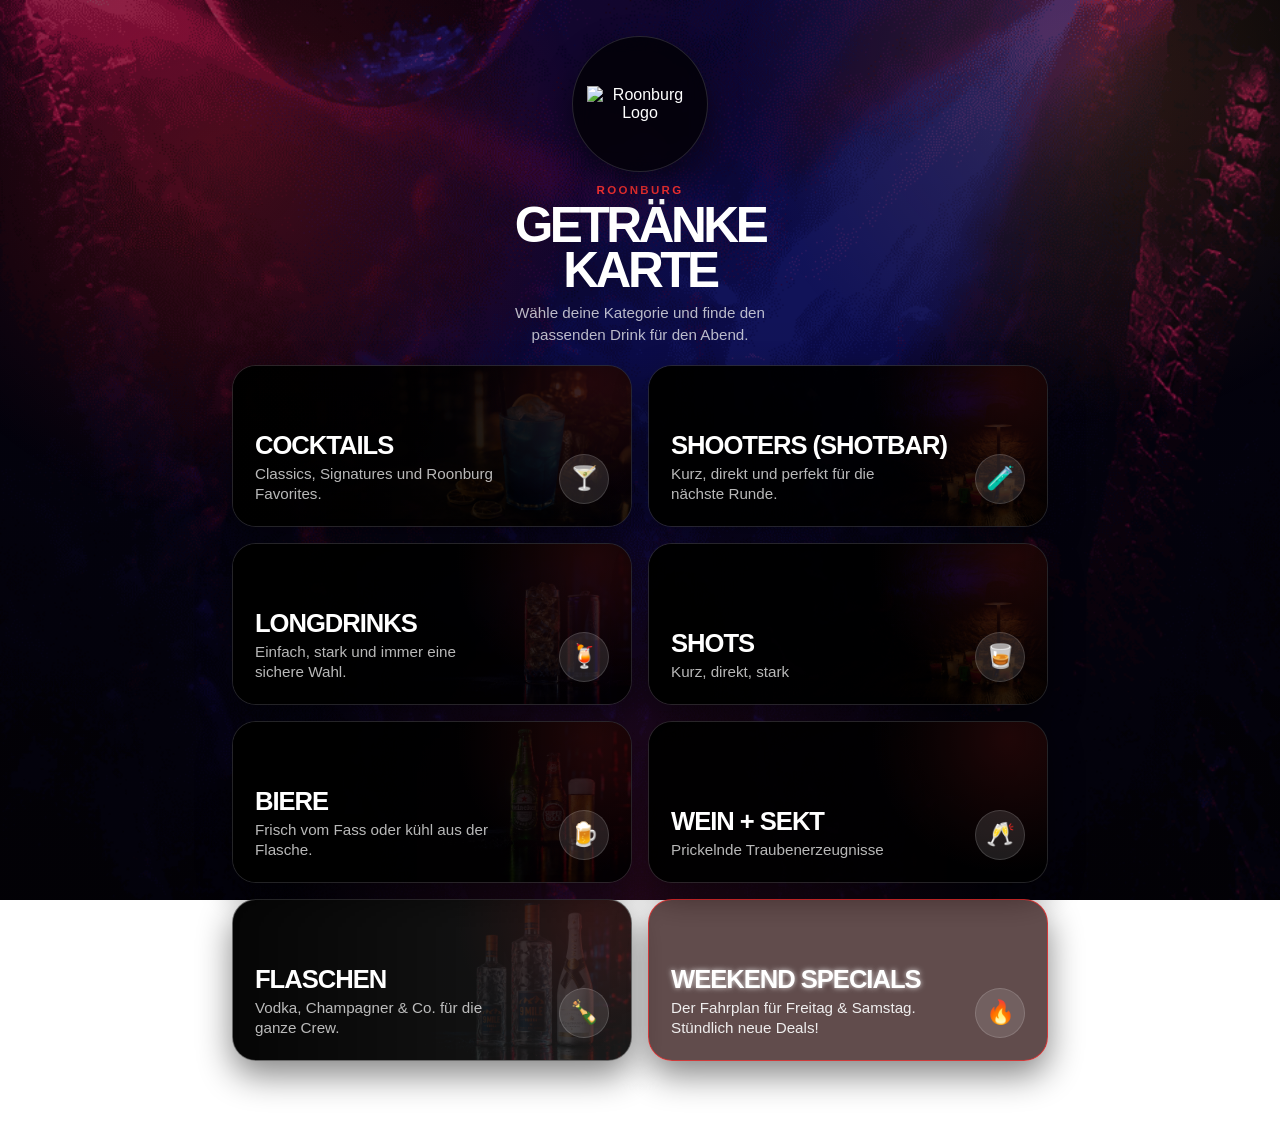
==== commit d439044e: "Update index.html" ====
--- a/index.html
+++ b/index.html
@@ -4,7 +4,7 @@
   <meta charset="UTF-8" />
   <meta name="viewport" content="width=device-width, initial-scale=1.0" />
 
-  <title>Roonburg Specials</title>
+  <title>Roonburg Getränkekarte</title>
   <link rel="icon" type="image/png" href="logo.png">
   <link rel="apple-touch-icon" href="logo.png">
   <style>
@@ -20,7 +20,7 @@
       --text: #ffffff;
       --muted: rgba(255, 255, 255, 0.72);
       --accent: #ff3333;
-      --accent-soft: rgba(255, 51, 51, 0.15);
+      --accent-soft: rgba(255, 51, 51, 0.28);
       --radius-xl: 24px;
       --shadow: 0 14px 34px rgba(0, 0, 0, 0.48);
     }
@@ -32,7 +32,6 @@
       min-height: 100%;
       font-family: Arial, Helvetica, sans-serif;
       color: var(--text);
-      background-color: var(--bg);
     }
 
     body {
@@ -46,8 +45,8 @@
       inset: 0;
       background:
         linear-gradient(
-          rgba(0, 0, 0, 0.4),
-          rgba(0, 0, 0, 0.6)
+          rgba(0, 0, 0, 0.3),
+          rgba(0, 0, 0, 0.4)
         ),
         url("Clubhochkant.png");
       background-size: cover;
@@ -97,7 +96,6 @@
         radial-gradient(circle at 50% 95%, rgba(255, 60, 0, 0.15), transparent 40%);
     }
 
-    /* Blitzeffekt (Gewitter) */
     .lightning-overlay {
       display: none;
       position: fixed;
@@ -119,7 +117,6 @@
       animation: storm-flash 7s infinite;
     }
 
-    /* Flackernder, kaputter Text-Effekt */
     @keyframes cursed-flicker {
       0%, 19%, 21%, 23%, 25%, 54%, 56%, 100% {
         opacity: 1;
@@ -136,21 +133,19 @@
       }
     }
 
-    body.halloween-mode #heroHeadline {
+    body.halloween-mode h1 {
       color: #ff3333;
       animation: cursed-flicker 4.5s infinite;
       font-family: "Courier New", Courier, monospace;
       letter-spacing: 0.05em;
-      text-transform: uppercase;
-    }
-
-    /* Unheimliches Schweben für den Text darunter */
+    }
+
     @keyframes eerie-float {
       0%, 100% { transform: translateY(0); color: #ff6600; text-shadow: 0 0 10px rgba(255, 102, 0, 0.5); }
       50% { transform: translateY(-5px); color: #ff1111; text-shadow: 0 0 25px rgba(255, 17, 17, 0.9); }
     }
 
-    body.halloween-mode #heroIntro {
+    body.halloween-mode .intro {
       animation: eerie-float 3s infinite ease-in-out;
       font-weight: bold;
     }
@@ -160,72 +155,80 @@
       text-shadow: 0 0 10px red;
     }
 
-    /* --- HALLOWEEN SPECIALS KARTEN STYLING --- */
-    .halloween-section-title {
-      font-size: 1.15rem;
-      text-align: center;
-      color: #ff3333;
-      text-transform: uppercase;
-      letter-spacing: 0.05em;
-      margin: 10px 0 15px 0;
-      text-shadow: 0 0 10px rgba(255, 0, 0, 0.5);
-      animation: cursed-flicker 4s infinite;
-    }
-
-    .halloween-drink-card {
-      align-items: center;
-      margin-bottom: 15px;
-    }
-
-    .halloween-shooters-card {
-      flex-direction: column;
-      align-items: flex-start;
-    }
-
-    .h-img-large {
-      width: 75px;
-      height: 95px;
-      object-fit: cover;
-      border-radius: 12px;
-      border: 1px solid rgba(255, 0, 0, 0.4);
-      box-shadow: 0 0 15px rgba(255, 0, 0, 0.3);
-    }
-
-    .h-shooters-grid {
-      display: grid;
-      grid-template-columns: repeat(3, 1fr);
-      gap: 10px;
-      width: 100%;
-    }
-
-    .h-shot {
-      text-align: center;
-    }
-
-    .h-shot img {
-      width: 100%;
-      aspect-ratio: 1; /* Macht die Bilder automatisch zu perfekten Quadraten */
-      object-fit: cover;
-      border-radius: 12px;
-      border: 1px solid rgba(255, 0, 0, 0.4);
-      box-shadow: 0 0 10px rgba(255, 0, 0, 0.2);
-      margin-bottom: 6px;
-    }
-
-    .h-shot span {
-      display: block;
-      font-size: 0.75rem;
+    body.halloween-mode .menu-card:active,
+    body.halloween-mode .menu-card.open {
+      border-color: #ff0000;
+      box-shadow: 0 0 25px rgba(255, 0, 0, 0.7);
+    }
+    
+    /* =========================================
+       KARNEVAL MODE CSS - DIE 5. JAHRESZEIT
+       ========================================= */
+
+    body.karneval-mode::before {
+      background:
+        linear-gradient(
+          rgba(0, 0, 0, 0.15),
+          rgba(0, 0, 0, 0.55)
+        ),
+        url("Karneval.webp");
+      background-size: cover;
+      background-position: center;
+      background-repeat: no-repeat;
+    }
+
+    @keyframes carnival-colors {
+      0% { filter: hue-rotate(0deg); }
+      100% { filter: hue-rotate(360deg); }
+    }
+
+    body.karneval-mode::after {
+      background:
+        radial-gradient(circle at 20% 20%, rgba(255, 0, 0, 0.35), transparent 45%),
+        radial-gradient(circle at 80% 10%, rgba(255, 234, 0, 0.35), transparent 45%),
+        radial-gradient(circle at 50% 90%, rgba(51, 153, 255, 0.35), transparent 50%);
+      animation: carnival-colors 8s infinite linear;
+      z-index: -2;
+    }
+
+    @keyframes jeck-bounce {
+      0%, 100% { transform: translateY(0) rotate(-2deg); color: #ff3333; }
+      33% { transform: translateY(-4px) rotate(2deg); color: #ffea00; }
+      66% { transform: translateY(0) rotate(-1deg); color: #ffffff; }
+    }
+
+    body.karneval-mode h1 {
+      animation: jeck-bounce 2s infinite ease-in-out;
+      text-shadow: 0 0 15px rgba(255, 255, 255, 0.4);
+    }
+
+    body.karneval-mode .kicker {
+      color: #ffea00;
+      font-size: 0.85rem;
+      text-shadow: 0 0 8px rgba(255, 234, 0, 0.7);
+    }
+    
+    body.karneval-mode .intro {
+      color: #ffffff;
       font-weight: bold;
-      color: #ffb450;
-      text-transform: uppercase;
-    }
-
-    .bloody-tag {
-      background: #8a0303 !important;
-      box-shadow: 0 0 8px rgba(255, 0, 0, 0.4);
-    }
+      text-shadow: 0 2px 4px rgba(0, 0, 0, 0.8);
+    }
+
+    /* Bunte Karten-Hover-Effekte */
+    @keyframes carnival-border {
+      0% { border-color: #ff3333; box-shadow: 0 0 15px rgba(255,51,51,0.6); }
+      33% { border-color: #ffea00; box-shadow: 0 0 15px rgba(255,234,0,0.6); }
+      66% { border-color: #3399ff; box-shadow: 0 0 15px rgba(51,153,255,0.6); }
+      100% { border-color: #ff3333; box-shadow: 0 0 15px rgba(255,51,51,0.6); }
+    }
+
+    body.karneval-mode .menu-card:active,
+    body.karneval-mode .menu-card.open {
+      animation: carnival-border 1.5s infinite;
+    }
+
     /* =========================================
-       ENDE HALLOWEEN MODE CSS
+       ENDE KARNEVAL MODE CSS
        ========================================= */
 
     .page {
@@ -233,43 +236,45 @@
       max-width: 480px;
       min-height: 100svh;
       margin: 0 auto;
-      padding: 14px 14px 40px;
+      padding: 14px 14px 20px;
       display: flex;
       flex-direction: column;
     }
 
-    .header-nav {
-      margin-bottom: 20px;
-    }
-
-    .back-btn {
-      display: inline-flex;
-      align-items: center;
-      color: var(--muted);
-      text-decoration: none;
-      font-size: 0.85rem;
-      font-weight: bold;
-      text-transform: uppercase;
-      letter-spacing: 0.1em;
-      background: rgba(255,255,255,0.1);
-      padding: 8px 16px;
-      border-radius: 999px;
-      border: 1px solid var(--border);
-    }
-
-    .back-btn:hover {
-      background: rgba(255,255,255,0.2);
-      color: #fff;
-    }
-
     .hero {
       text-align: center;
-      margin-bottom: 24px;
+      padding-top: 2px;
+      margin-bottom: 8px;
+    }
+
+    .logo-wrap {
+      display: flex;
+      justify-content: center;
+      margin-bottom: 12px;
+    }
+
+    .logo-mark {
+      width: 118px;
+      height: 118px;
+      border-radius: 999px;
+      display: grid;
+      place-items: center;
+      background: rgba(0, 0, 0, 0.72);
+      border: 1px solid var(--border);
+      box-shadow: var(--shadow);
+      padding: 12px;
+      backdrop-filter: blur(10px);
+    }
+
+    .logo-mark img {
+      width: 100%;
+      height: auto;
+      display: block;
     }
 
     .kicker {
       margin: 0 0 7px;
-      font-size: 0.8rem;
+      font-size: 0.72rem;
       letter-spacing: 0.2em;
       text-transform: uppercase;
       color: var(--accent);
@@ -279,393 +284,369 @@
 
     h1 {
       margin: 0;
-      font-size: clamp(2rem, 10vw, 2.8rem);
-      line-height: 1;
+      font-size: clamp(2.15rem, 12vw, 3.1rem);
+      line-height: 0.9;
       text-transform: uppercase;
-      letter-spacing: -0.05em;
+      letter-spacing: -0.07em;
     }
 
     .intro {
-      margin: 12px auto 0;
+      margin: 10px auto 0;
       max-width: 320px;
       color: var(--muted);
       font-size: 0.95rem;
       line-height: 1.4;
     }
 
-    .timeline {
+    .menu-grid {
+      display: grid;
+      gap: 12px;
+      margin-top: 0;
+      margin-bottom: 0;
+    }
+
+    .menu-card {
+      position: relative;
+      display: block;
+      text-decoration: none;
+      color: var(--text);
+      border-radius: var(--radius-xl);
+      overflow: hidden;
+      min-height: 104px;
+      border: 1px solid var(--border);
+      background: var(--card);
+      box-shadow: var(--shadow);
+      isolation: isolate;
+      touch-action: manipulation;
+      cursor: pointer;
+      transition: all 0.2s ease;
+    }
+
+    .menu-card:active {
+      transform: scale(0.985);
+      border-color: rgba(255, 51, 51, 0.75);
+    }
+
+    .menu-card::before {
+      content: "";
+      position: absolute;
+      inset: 0;
+      background-size: cover;
+      background-position: center;
+      opacity: 0.36;
+      z-index: -2;
+    }
+
+    .menu-card::after {
+      content: "";
+      position: absolute;
+      inset: 0;
+      background:
+        linear-gradient(
+          90deg,
+          rgba(0, 0, 0, 0.9),
+          rgba(0, 0, 0, 0.52)
+        ),
+        radial-gradient(circle at 90% 10%, var(--accent-soft), transparent 35%);
+      z-index: -1;
+    }
+
+    .menu-card-content {
+      min-height: 104px;
+      padding: 17px 18px;
       display: flex;
-      flex-direction: column;
-      gap: 12px;
-    }
-
-    .special-card {
+      align-items: center;
+      justify-content: space-between;
+      gap: 14px;
       position: relative;
-      background: var(--card);
-      border: 1px solid var(--border);
-      border-radius: var(--radius-xl);
-      padding: 20px;
-      box-shadow: var(--shadow);
+      z-index: 2;
+    }
+
+    .menu-card h2 {
+      margin: 0 0 5px;
+      font-size: 1.35rem;
+      line-height: 1;
+      text-transform: uppercase;
+      letter-spacing: -0.04em;
+    }
+
+    .menu-card p {
+      margin: 0;
+      color: var(--muted);
+      font-size: 0.86rem;
+      line-height: 1.32;
+      max-width: 250px;
+    }
+
+    .icon {
+      flex: 0 0 auto;
+      width: 43px;
+      height: 43px;
+      border-radius: 999px;
+      display: grid;
+      place-items: center;
+      background: rgba(255, 255, 255, 0.11);
+      border: 1px solid rgba(255, 255, 255, 0.15);
+      font-size: 1.25rem;
+    }
+
+    /* Dropdown Styling für Wein + Sekt */
+    .dropdown-content {
+      max-height: 0;
+      overflow: hidden;
+      transition: max-height 0.3s ease-out, padding 0.3s ease-out, opacity 0.3s ease-out;
+      padding: 0 18px;
+      opacity: 0;
+      background: rgba(0, 0, 0, 0.4);
+      position: relative;
+      z-index: 2;
+    }
+
+    .menu-card.open .dropdown-content {
+      max-height: 150px;
+      padding: 0 18px 18px 18px;
+      opacity: 1;
+    }
+
+    .dropdown-item {
       display: flex;
-      align-items: flex-start;
       justify-content: space-between;
-      gap: 15px;
-      transition: 0.3s ease;
-      overflow: hidden;
-    }
-    
-    /* Individuelle Farben für die Time-Badges der Standard-Karten (ohne active State) */
-    #card-monday .time-badge {
-      background: rgba(228, 3, 3, 0.15); /* Rot transparent */
-      border-color: rgba(228, 3, 3, 0.3);
-      color: #E40303;
-    }
-    #card-tuesday .time-badge {
-      background: rgba(255, 140, 0, 0.15); /* Orange transparent */
-      border-color: rgba(255, 140, 0, 0.3);
-      color: #FF8C00;
-    }
-    #card-friday .time-badge {
-      background: rgba(0, 128, 38, 0.15); /* Grün transparent */
-      border-color: rgba(0, 128, 38, 0.3);
-      color: #008026;
-    }
-    #card-saturday-hh .time-badge {
-      background: rgba(36, 64, 142, 0.15); /* Blau transparent */
-      border-color: rgba(36, 64, 142, 0.3);
-      color: #7AA2FF; /* Etwas helleres Blau für Lesbarkeit auf Dunkel */
-    }
-    #card-saturday-cocktail .time-badge {
-      background: rgba(115, 41, 130, 0.15); /* Violett transparent */
-      border-color: rgba(115, 41, 130, 0.3);
-      color: #D37EE6; /* Etwas helleres Violett für Lesbarkeit */
-    }
-
-    @keyframes card-pulse {
-      0% {
-        box-shadow: 0 0 15px rgba(255, 51, 51, 0.2);
-        border-color: rgba(255, 51, 51, 0.6);
-      }
-      50% {
-        box-shadow: 0 0 30px rgba(255, 51, 51, 0.7);
-        border-color: rgba(255, 51, 51, 1);
-      }
-      100% {
-        box-shadow: 0 0 15px rgba(255, 51, 51, 0.2);
-        border-color: rgba(255, 51, 51, 0.6);
-      }
-    }
-
-    /* Active States - Hier leuchtet die Karte voll in ihrer jeweiligen Farbe */
-    /* MONDAY */
-    #card-monday.active {
-      background: rgba(40, 10, 10, 0.85) !important;
-      transform: scale(1.03);
-      animation: card-pulse-monday 2.5s infinite;
-      z-index: 10;
-    }
-    @keyframes card-pulse-monday {
-      0% { box-shadow: 0 0 15px rgba(228, 3, 3, 0.2); border-color: rgba(228, 3, 3, 0.6); }
-      50% { box-shadow: 0 0 30px rgba(228, 3, 3, 0.7); border-color: rgba(228, 3, 3, 1); }
-      100% { box-shadow: 0 0 15px rgba(228, 3, 3, 0.2); border-color: rgba(228, 3, 3, 0.6); }
-    }
-    #card-monday.active::before { content: ""; position: absolute; left: 0; top: 0; bottom: 0; width: 6px; background: #E40303; }
-    #card-monday.active .time-badge { background: #E40303; color: #fff; box-shadow: 0 0 10px rgba(228,3,3,0.5); }
-    
-    /* TUESDAY */
-    #card-tuesday.active {
-      background: rgba(40, 30, 10, 0.85) !important;
-      transform: scale(1.03);
-      animation: card-pulse-tuesday 2.5s infinite;
-      z-index: 10;
-    }
-    @keyframes card-pulse-tuesday {
-      0% { box-shadow: 0 0 15px rgba(255, 140, 0, 0.2); border-color: rgba(255, 140, 0, 0.6); }
-      50% { box-shadow: 0 0 30px rgba(255, 140, 0, 0.7); border-color: rgba(255, 140, 0, 1); }
-      100% { box-shadow: 0 0 15px rgba(255, 140, 0, 0.2); border-color: rgba(255, 140, 0, 0.6); }
-    }
-    #card-tuesday.active::before { content: ""; position: absolute; left: 0; top: 0; bottom: 0; width: 6px; background: linear-gradient(to bottom, #FF8C00, #FFED00); }
-    #card-tuesday.active .time-badge { background: linear-gradient(135deg, #FF8C00, #FFED00); color: #000; box-shadow: 0 0 10px rgba(255,140,0,0.5); text-shadow: none; }
-    
-    /* FRIDAY */
-    #card-friday.active {
-      background: rgba(10, 30, 15, 0.85) !important;
-      transform: scale(1.03);
-      animation: card-pulse-friday 2.5s infinite;
-      z-index: 10;
-    }
-    @keyframes card-pulse-friday {
-      0% { box-shadow: 0 0 15px rgba(0, 128, 38, 0.2); border-color: rgba(0, 128, 38, 0.6); }
-      50% { box-shadow: 0 0 30px rgba(0, 128, 38, 0.7); border-color: rgba(0, 128, 38, 1); }
-      100% { box-shadow: 0 0 15px rgba(0, 128, 38, 0.2); border-color: rgba(0, 128, 38, 0.6); }
-    }
-    #card-friday.active::before { content: ""; position: absolute; left: 0; top: 0; bottom: 0; width: 6px; background: #008026; }
-    #card-friday.active .time-badge { background: #008026; color: #fff; box-shadow: 0 0 10px rgba(0,128,38,0.5); }
-    
-    /* SATURDAY HH */
-    #card-saturday-hh.active {
-      background: rgba(10, 15, 40, 0.85) !important;
-      transform: scale(1.03);
-      animation: card-pulse-saturday-hh 2.5s infinite;
-      z-index: 10;
-    }
-    @keyframes card-pulse-saturday-hh {
-      0% { box-shadow: 0 0 15px rgba(36, 64, 142, 0.2); border-color: rgba(36, 64, 142, 0.6); }
-      50% { box-shadow: 0 0 30px rgba(36, 64, 142, 0.7); border-color: rgba(36, 64, 142, 1); }
-      100% { box-shadow: 0 0 15px rgba(36, 64, 142, 0.2); border-color: rgba(36, 64, 142, 0.6); }
-    }
-    #card-saturday-hh.active::before { content: ""; position: absolute; left: 0; top: 0; bottom: 0; width: 6px; background: #24408E; }
-    #card-saturday-hh.active .time-badge { background: #24408E; color: #fff; box-shadow: 0 0 10px rgba(36,64,142,0.5); }
-
-    /* SATURDAY COCKTAIL */
-    #card-saturday-cocktail.active {
-      background: rgba(30, 10, 35, 0.85) !important;
-      transform: scale(1.03);
-      animation: card-pulse-saturday-cocktail 2.5s infinite;
-      z-index: 10;
-    }
-    @keyframes card-pulse-saturday-cocktail {
-      0% { box-shadow: 0 0 15px rgba(115, 41, 130, 0.2); border-color: rgba(115, 41, 130, 0.6); }
-      50% { box-shadow: 0 0 30px rgba(115, 41, 130, 0.7); border-color: rgba(115, 41, 130, 1); }
-      100% { box-shadow: 0 0 15px rgba(115, 41, 130, 0.2); border-color: rgba(115, 41, 130, 0.6); }
-    }
-    #card-saturday-cocktail.active::before { content: ""; position: absolute; left: 0; top: 0; bottom: 0; width: 6px; background: #732982; }
-    #card-saturday-cocktail.active .time-badge { background: #732982; color: #fff; box-shadow: 0 0 10px rgba(115,41,130,0.5); }
-
-
-    .time-badge {
-      flex: 0 0 75px; /* Etwas breiter gemacht für das "Heute" / "Samstag" */
-      text-align: center;
-      font-weight: 800;
-      font-size: 0.85rem;
-      padding: 8px 4px;
-      border-radius: 12px;
-      border: 1px solid rgba(255, 255, 255, 0.1);
-      margin-top: 2px;
-      transition: all 0.3s ease;
-    }
-
-    .special-content {
-      flex: 1;
-    }
-
-    .special-title {
-      margin: 0 0 4px;
-      font-size: 1.2rem;
-      font-weight: 800;
-      text-transform: uppercase;
-      letter-spacing: 0.05em;
+      align-items: center;
+      padding: 10px 0;
+      font-size: 0.95rem;
       color: #fff;
     }
 
-    .special-desc {
-      margin: 0 0 10px 0;
-      font-size: 0.9rem;
-      color: var(--muted);
-      line-height: 1.4;
-    }
-    
-    .drinks-list {
-      margin: 0 0 12px 16px;
-      padding: 0;
-      font-size: 0.85rem;
-      color: var(--text);
-      line-height: 1.5;
+    .dropdown-item:not(:last-child) {
+      border-bottom: 1px dashed rgba(255, 255, 255, 0.15);
+    }
+
+    .item-name {
       font-weight: bold;
     }
 
-    .drinks-list li {
-      margin-bottom: 4px;
-    }
-
-    .tags-container {
-      display: flex;
-      flex-wrap: wrap;
-      gap: 8px;
-    }
-
-    .price-tag {
-      display: inline-block;
-      font-weight: bold;
-      color: #fff;
-      background: var(--card);
-      border: 1px solid rgba(255,255,255,0.2);
-      padding: 4px 10px;
-      border-radius: 6px;
-      font-size: 0.85rem;
-    }
-    
-    /* Farbige Price Tags wenn Karte aktiv ist */
-    #card-monday.active .price-tag { background: #E40303; border-color: #E40303; }
-    #card-tuesday.active .price-tag { background: linear-gradient(135deg, #FF8C00, #FFED00); border-color: #FF8C00; color: #000; }
-    #card-friday.active .price-tag { background: #008026; border-color: #008026; }
-    #card-saturday-hh.active .price-tag, #card-saturday-cocktail.active .price-tag { background: #fff; color: #000; }
-
-    
-    .cocktail-btn {
-      display: block;
-      margin-top: 18px;
-      padding: 10px 14px;
-      background: rgba(255, 255, 255, 0.08);
-      color: #fff;
-      border: 1px solid rgba(255, 255, 255, 0.2);
-      border-radius: 8px;
-      text-decoration: none;
-      font-size: 0.85rem;
-      font-weight: bold;
-      text-transform: uppercase;
-      letter-spacing: 0.05em;
-      text-align: center;
-      transition: 0.3s ease;
-    }
-    
-    .cocktail-btn:hover {
-      background: rgba(255, 255, 255, 0.15);
-      border-color: #fff;
-    }
+    .item-price {
+      font-weight: 900;
+      color: var(--accent);
+    }
+
+    .cocktails::before { background-image: url("Cocktailtaste.png"); }
+    .shots::before { background-image: url("shottaste.png"); }
+    .longdrinks::before { background-image: url("VodkaE .png"); }
+    .biere::before { background-image: url("Bier.webp"); }
+    .flaschen::before { background-image: url("Flaschen.webp"); }
 
     .footer-note {
-      margin: 30px 0 0;
+      margin: 18px 0 0;
       text-align: center;
       color: rgba(255, 255, 255, 0.46);
-      font-size: 0.75rem;
+      font-size: 0.72rem;
       line-height: 1.35;
+    }
+
+    @media (max-height: 700px) {
+      .page { padding-top: 10px; padding-bottom: 14px; }
+      .hero { margin-bottom: 8px; }
+      .logo-mark { width: 92px; height: 92px; padding: 10px; }
+      .logo-wrap { margin-bottom: 8px; }
+      h1 { font-size: 2rem; }
+      .intro { display: none; }
+      .menu-card, .menu-card-content { min-height: 92px; }
+      .menu-card-content { padding: 14px 16px; }
+      .footer-note { margin-top: 12px; }
+    }
+
+    @media (min-width: 700px) {
+      .page { max-width: 860px; padding: 34px 22px; }
+      .hero { margin-bottom: 20px; }
+      .logo-mark { width: 136px; height: 136px; padding: 14px; }
+      .menu-grid { grid-template-columns: repeat(2, 1fr); gap: 16px; }
+      .menu-card, .menu-card-content { min-height: 160px; }
+      .menu-card-content { align-items: flex-end; padding: 22px; }
+      .menu-card h2 { font-size: 1.6rem; }
+      .menu-card p { font-size: 0.95rem; }
+      .icon { width: 50px; height: 50px; font-size: 1.45rem; }
+    }
+
+    /* --- CSS für den leuchtenden & schimmernden Weekend Specials Button --- */
+    .specials {
+      position: relative;
+      overflow: hidden;
+      border-color: rgba(255, 51, 51, 0.7);
+      background: rgba(30, 0, 0, 0.7);
+      animation: pulse-glow 3s infinite;
+    }
+
+    @keyframes pulse-glow {
+      0% { box-shadow: 0 0 10px rgba(255, 51, 51, 0.4); }
+      50% { box-shadow: 0 0 20px rgba(255, 51, 51, 0.8), 0 0 40px rgba(255, 51, 51, 0.4); }
+      100% { box-shadow: 0 0 10px rgba(255, 51, 51, 0.4); }
+    }
+
+    .specials::after {
+      content: "";
+      position: absolute;
+      top: 0;
+      left: -150%;
+      width: 100%;
+      height: 100%;
+      background: linear-gradient(
+        90deg,
+        transparent,
+        rgba(255, 255, 255, 0.4) 15%,
+        rgba(255, 51, 51, 0.5) 30%,
+        transparent
+      );
+      transform: skewX(-20deg);
+      z-index: 1;
+      animation: shine-sweep 5s infinite;
+    }
+
+    @keyframes shine-sweep {
+      0% { left: -150%; }
+      20% { left: 150%; }
+      100% { left: 150%; }
+    }
+
+    .specials .menu-card-content {
+      position: relative;
+      z-index: 2;
+    }
+
+    .specials h2 {
+      color: #fff;
+      text-shadow: 0 0 5px rgba(255, 255, 255, 0.8);
+    }
+
+    .specials p {
+      color: rgba(255, 255, 255, 0.9);
+    }
+
+    .specials:hover {
+      animation: pulse-glow-hover 1.5s infinite;
+      border-color: rgba(255, 51, 51, 1);
+    }
+
+    @keyframes pulse-glow-hover {
+      0% { box-shadow: 0 0 20px rgba(255, 51, 51, 0.8), 0 0 40px rgba(255, 51, 51, 0.4); }
+      50% { box-shadow: 0 0 30px rgba(255, 51, 51, 1), 0 0 60px rgba(255, 51, 51, 0.6); }
+      100% { box-shadow: 0 0 20px rgba(255, 51, 51, 0.8), 0 0 40px rgba(255, 51, 51, 0.4); }
     }
   </style>
 </head>
+
 <body>
   <!-- Gewitter-Overlay für den Halloween Modus -->
   <div class="lightning-overlay"></div>
 
   <main class="page">
-    <nav class="header-nav">
-      <a href="index.html" class="back-btn">← Zurück</a>
-    </nav>
-
     <section class="hero">
-      <p class="kicker" id="heroKicker">Roonburg</p>
-      <h1 id="heroHeadline">Weekend<br>Specials</h1>
-      <p class="intro" id="heroIntro">
-        Unsere Angebote für das Wochenende im Überblick.
+      <div class="logo-wrap">
+        <div class="logo-mark">
+          <img
+            src="https://roonburg.de/media/default/assets/config/roonburg/images/roonburg-logo.png"
+            alt="Roonburg Logo"
+          />
+        </div>
+      </div>
+
+      <p class="kicker" id="mainKicker">Roonburg</p>
+      <h1 id="mainHeadline">Getränke<br>karte</h1>
+      <p class="intro" id="mainIntro">
+        Wähle deine Kategorie und finde den passenden Drink für den Abend.
       </p>
     </section>
 
-    <!-- NORMALE SPECIALS -->
-    <section class="timeline" id="specialTimeline">
-        
-      <!-- MONTAGS SPECIAL (Beispiel für rot) -->
-      <div class="special-card" id="card-monday">
-        <div class="time-badge" id="badge-monday">Jeden<br>Montag</div>
-        <div class="special-content">
-          <h2 class="special-title">Studi Night</h2>
-          <p class="special-desc">Freier Eintritt für Studenten bis 0 Uhr. Kölsch & Shots zum Studi-Preis!</p>
-          <div class="tags-container">
-            <span class="price-tag">Kölsch 2,50€</span>
+    <section class="menu-grid" aria-label="Getränkekategorien">
+      <a class="menu-card cocktails" href="https://www.roonburg-cocktails.de/">
+        <div class="menu-card-content">
+          <div>
+            <h2>Cocktails</h2>
+            <p>Classics, Signatures und Roonburg Favorites.</p>
+          </div>
+          <div class="icon">🍸</div>
+        </div>
+      </a>
+
+      <a class="menu-card shots" href="shooters.html">
+        <div class="menu-card-content">
+          <div>
+            <h2>Shooters (Shotbar)</h2>
+            <p>Kurz, direkt und perfekt für die nächste Runde.</p>
+          </div>
+          <div class="icon">🧪</div>
+        </div>
+      </a>
+
+      <a class="menu-card longdrinks" href="longdrinks.html">
+        <div class="menu-card-content">
+          <div>
+            <h2>Longdrinks</h2>
+            <p>Einfach, stark und immer eine sichere Wahl.</p>
+          </div>
+          <div class="icon">🍹</div>
+        </div>
+      </a>
+
+      <a class="menu-card shots" href="shots.html">
+        <div class="menu-card-content">
+          <div>
+            <h2>Shots</h2>
+            <p>Kurz, direkt, stark</p>
+          </div>
+          <div class="icon">🥃</div>
+        </div>
+      </a>
+
+      <a class="menu-card biere" href="bier.html">
+        <div class="menu-card-content">
+          <div>
+            <h2>Biere</h2>
+            <p>Frisch vom Fass oder kühl aus der Flasche.</p>
+          </div>
+          <div class="icon">🍺</div>
+        </div>
+      </a>
+
+      <div class="menu-card wein-sekt" id="weinSektToggle" tabindex="0" role="button" aria-expanded="false">
+        <div class="menu-card-content">
+          <div>
+            <h2>Wein + Sekt</h2>
+            <p>Prickelnde Traubenerzeugnisse</p>
+          </div>
+          <div class="icon">🥂</div>
+        </div>
+        <div class="dropdown-content">
+          <div class="dropdown-item">
+            <span class="item-name">Weißwein Cuvée</span>
+            <span class="item-price">4,00 €</span>
+          </div>
+          <div class="dropdown-item">
+            <span class="item-name">Glas Sekt</span>
+            <span class="item-price">4,00 €</span>
           </div>
         </div>
       </div>
 
-      <!-- DIENSTAGS SPECIAL (Beispiel für orange/gelb) -->
-      <div class="special-card" id="card-tuesday">
-        <div class="time-badge" id="badge-tuesday">Jeden<br>Dienstag</div>
-        <div class="special-content">
-          <h2 class="special-title">Taco & Tequila</h2>
-          <p class="special-desc">Heiße Rhythmen und kalter Tequila. Der perfekte Dienstag.</p>
-          <div class="tags-container">
-            <span class="price-tag">Tequila 2,00€</span>
-          </div>
-        </div>
-      </div>
-
-
-      <!-- FREITAGS SPECIAL -->
-      <div class="special-card" id="card-friday">
-        <div class="time-badge" id="badge-friday">Jeden<br>Freitag</div>
-        <div class="special-content">
-          <h2 class="special-title">Spritz Night</h2>
-          <p class="special-desc">Dein prickelnder Start ins Wochenende. Gilt die ganze Nacht!</p>
-          
-          <ul class="drinks-list">
-            <li>Lillet Wildberry</li>
-            <li>Sarti Lemon Spritz</li>
-            <li>Aperol Spritz</li>
-          </ul>
-
-          <div class="tags-container">
-            <span class="price-tag">Nur 6,00€</span>
-          </div>
-        </div>
-      </div>
-
-      <!-- SAMSTAGS SPECIAL 1: HAPPY HOUR (20-21 UHR) -->
-      <div class="special-card" id="card-saturday-hh">
-        <div class="time-badge" id="badge-saturday-hh">Samstag<br>21:00-22:30</div>
-        <div class="special-content">
-          <h2 class="special-title">Happy Hour 2 für 1</h2>
-          <p class="special-desc">1 bestellen, 2 bekommen! Gilt für ausgewählte Cocktails auf unserer Karte.</p>
-          
-          <a href="https://www.roonburg-cocktails.de/" class="cocktail-btn" target="_blank">🍸 Ausgewählte Drinks ansehen</a>
-        </div>
-      </div>
-
-      <!-- SAMSTAGS SPECIAL 2: COCKTAIL DES ABENDS -->
-      <div class="special-card" id="card-saturday-cocktail">
-        <div class="time-badge" id="badge-saturday-cocktail">Samstag<br>Ab 23 Uhr</div>
-        <div class="special-content">
-          <h2 class="special-title">Cocktail des Abends</h2>
-          <p class="special-desc">Jede Woche ein neues Highlight aus unserer Cocktail-Karte zum absoluten Spezialpreis.<br><br>
-          <span style="font-size: 0.85rem; color: #ffb450;"><strong>Hinweis:</strong> Dieses Angebot gilt erst ab 23:00 Uhr.</span></p>
-          
-          <div class="tags-container">
-            <span class="price-tag">Nur 6,00€</span>
-          </div>
-
-          <a href="https://www.roonburg-cocktails.de/" class="cocktail-btn" target="_blank">🍸 Zur Cocktailkarte</a>
-        </div>
-      </div>
-    </section>
-
-    <!-- HALLOWEEN SPECIALS (Versteckt bis zur Halloween-Nacht) -->
-    <section id="halloween-specials" style="display: none; margin-top: 10px;">
-      <h2 class="halloween-section-title">Probiert unsere schaurigen Misshandlungen</h2>
-
-      <!-- Aperol Spritze Card -->
-      <div class="special-card active halloween-drink-card">
-        <img src="Shots/Aperolspritze.webp" alt="Aperol Spritze" class="h-img-large" />
-        <div class="special-content">
-          <h2 class="special-title">Aperol Spritze</h2>
-          <p class="special-desc">Die schaurige Version eines echten Klassikers.</p>
-          <div class="tags-container">
-            <span class="price-tag bloody-tag">Exklusiv an der Cocktailbar</span>
-          </div>
-        </div>
-      </div>
-
-      <!-- Halloween Shooters Card -->
-      <div class="special-card active halloween-shooters-card">
-        <div class="special-content" style="width: 100%; margin-bottom: 16px;">
-          <h2 class="special-title">Halloween Shooters</h2>
-          <p class="special-desc">Gönnt euch die ultimativen Grusel-Shots der Nacht.</p>
-          <div class="tags-container">
-            <span class="price-tag bloody-tag">Nur an der Shotbar (Shooterbar)</span>
-          </div>
-        </div>
-        
-        <div class="h-shooters-grid">
-          <div class="h-shot">
-            <img src="Shots/VAmpirekiss.webp" alt="Vampire Kiss" />
-            <span>Vampire<br>Kiss</span>
-          </div>
-          <div class="h-shot">
-            <img src="Shots/Zombiebrain.webp" alt="Zombie Brain" />
-            <span>Zombie<br>Brain</span>
-          </div>
-          <div class="h-shot">
-            <img src="Shots/Alienbrain.webp" alt="Alien Brain" />
-            <span>Alien<br>Brain</span>
-          </div>
-        </div>
-      </div>
+      <a class="menu-card flaschen" href="flaschen.html">
+        <div class="menu-card-content">
+          <div>
+            <h2>Flaschen</h2>
+            <p>Vodka, Champagner & Co. für die ganze Crew.</p>
+          </div>
+          <div class="icon">🍾</div>
+        </div>
+      </a>
+
+      <a class="menu-card specials" href="specials.html">
+        <div class="menu-card-content">
+          <div>
+            <h2>Weekend Specials</h2>
+            <p>Der Fahrplan für Freitag & Samstag. Stündlich neue Deals!</p>
+          </div>
+          <div class="icon">🔥</div>
+        </div>
+      </a>
     </section>
 
     <p class="footer-note">
@@ -673,152 +654,49 @@
     </p>
   </main>
 
-<script>
-  document.addEventListener("DOMContentLoaded", () => {
-    
-    function updateActiveSpecial() {
+  <script>
+    document.addEventListener("DOMContentLoaded", () => {
+      
+      // --- EVENT WEICHEN (Halloween & Karneval) ---
       const testDate = new Date(); 
-      const month = testDate.getMonth(); // 9 = Oktober, 10 = November
+      const month = testDate.getMonth(); // 0-basiert: 9 = Okt, 10 = Nov
       const day = testDate.getDate();
-      const hour = testDate.getHours();
       
-      // --- HALLOWEEN WEICHE ---
-      // Gilt am 30. und 31. Oktober den ganzen Tag ODER am 1. November bis 5:59 Uhr morgens
-      const isHalloween = (month === 9 && (day === 30 || day === 31)) || (month === 10 && day === 1 && hour < 6);
+      const isHalloween = month === 9 && (day === 30 || day === 31);
+      // Karneval greift im November (10) bis einschließlich 12.11.
+      const isKarneval = month === 10 && day <= 12; 
       
-      const cardMo = document.getElementById("card-monday");
-      const cardTu = document.getElementById("card-tuesday");
-      const cardFr = document.getElementById("card-friday");
-      const cardSaHH = document.getElementById("card-saturday-hh");
-      const cardSaCocktail = document.getElementById("card-saturday-cocktail");
-      const hwSpecials = document.getElementById("halloween-specials");
-      
-      const kickerEl = document.getElementById("heroKicker");
-      const headlineEl = document.getElementById("heroHeadline");
-      const introEl = document.getElementById("heroIntro");
-
-      // Wenn Halloween-Zeitraum ist, überschreiben wir alles und beenden die Funktion!
-      if (isHalloween) {
+      const kickerEl = document.getElementById("mainKicker");
+      const headlineEl = document.getElementById("mainHeadline");
+      const introEl = document.getElementById("mainIntro");
+
+      if (isKarneval) {
+        document.body.classList.add("karneval-mode");
+        
+        if (kickerEl) kickerEl.innerText = "Kölle Alaaf!";
+        if (headlineEl) headlineEl.innerHTML = "Karnevals<br>karte";
+        if (introEl) introEl.innerHTML = "Feiert mit uns die fünfte Jahreszeit! Bunt, laut und lecker.";
+        
+      } else if (isHalloween) {
         document.body.classList.add("halloween-mode");
         
-        // Verstecke die normalen Karten
-        if (cardMo) cardMo.style.display = "none";
-        if (cardTu) cardTu.style.display = "none";
-        if (cardFr) cardFr.style.display = "none";
-        if (cardSaHH) cardSaHH.style.display = "none";
-        if (cardSaCocktail) cardSaCocktail.style.display = "none";
-        
-        // Zeige den Halloween Container
-        if (hwSpecials) hwSpecials.style.display = "block";
-        
-        // Texte anpassen
         if (kickerEl) kickerEl.innerText = "Happy Halloween";
-        if (headlineEl) headlineEl.innerHTML = "Specials<br>Verflucht";
-        if (introEl) introEl.innerHTML = "Heute sind die Specials verflucht... 🎃👻<br><br>Wir sehen uns auf der Tanzfläche!";
-        
-        return; // Bricht hier ab, die normale Logik wird erst am 1. Nov um 6 Uhr wieder ausgeführt
-      } else {
-        // Falls wir nach Halloween sind, entfernen wir den Modus und verstecken die Halloween-Karte
-        document.body.classList.remove("halloween-mode");
-        if (hwSpecials) hwSpecials.style.display = "none";
+        if (headlineEl) headlineEl.innerHTML = "Blut &<br>Getränke";
+        if (introEl) introEl.innerHTML = "Wähle dein Gift für diese verfluchte Nacht...";
       }
-      // --- ENDE HALLOWEEN WEICHE ---
-
-
-      // --- NORMALE LOGIK (greift wieder ab 01.11. um 06:00 Uhr) ---
-      const formatter = new Intl.DateTimeFormat("de-DE", {
-        timeZone: "Europe/Berlin",
-        hour: "numeric",
-        weekday: "short",
-        hour12: false
-      });
-
-      const parts = formatter.formatToParts(testDate);
-      let currentHour = 0;
-      let currentWeekday = "";
-
-      parts.forEach(part => {
-        if (part.type === "hour") {
-          currentHour = parseInt(part.value, 10);
-        }
-        if (part.type === "weekday") {
-          currentWeekday = part.value.replace(".", "").trim(); 
-        }
-      });
-
-      // Definition der Nächte (jeweils von 18:00 bis 04:59 des Folgetages)
-      let isMondayNight = (currentWeekday === "Mo" && currentHour >= 18) || (currentWeekday === "Di" && currentHour < 5);
-      let isTuesdayNight = (currentWeekday === "Di" && currentHour >= 18) || (currentWeekday === "Mi" && currentHour < 5);
-      let isFridayNight = (currentWeekday === "Fr" && currentHour >= 18) || (currentWeekday === "Sa" && currentHour < 5);
-      let isSaturdayNight = (currentWeekday === "Sa" && currentHour >= 18) || (currentWeekday === "So" && currentHour < 5);
-      
-      // Specials check (Samstag)
-      // Happy Hour ist jetzt 21:00 - 22:30, also aktiv wenn hour 21 oder 22 ist ODER wenn 22 und Minuten < 30 (Minutencheck füge ich für absolute Genauigkeit hinzu)
-      let currentMinutes = testDate.getMinutes();
-      let isHappyHourActive = (currentWeekday === "Sa" && (currentHour === 21 || (currentHour === 22 && currentMinutes < 30)));
-      let isCocktailActive = (currentWeekday === "Sa" && currentHour >= 23) || (currentWeekday === "So" && currentHour < 5);
-
-      // Reset Badge Texte
-      document.getElementById("badge-monday").innerHTML = "Jeden<br>Montag";
-      document.getElementById("badge-tuesday").innerHTML = "Jeden<br>Dienstag";
-      document.getElementById("badge-friday").innerHTML = "Jeden<br>Freitag";
-      document.getElementById("badge-saturday-hh").innerHTML = "Samstag<br>21:00-22:30";
-      document.getElementById("badge-saturday-cocktail").innerHTML = "Samstag<br>Ab 23 Uhr";
-
-      // Alle Karten anzeigen, Active states entfernen
-      [cardMo, cardTu, cardFr, cardSaHH, cardSaCocktail].forEach(card => {
-          if(card) {
-              card.style.display = "flex";
-              card.classList.remove("active");
-          }
-      });
-
-      if (isMondayNight) {
-        cardMo.classList.add("active");
-        document.getElementById("badge-monday").innerHTML = "Heute<br>Ab 18 Uhr"; // Beispieltext für "Heute"
-        kickerEl.innerText = "Gönn dir Montag";
-        headlineEl.innerHTML = "Monday<br>Special";
-        introEl.innerText = "Dein Start in die Woche.";
+
+      // --- NORMALE LOGIK FÜR DAS DROPDOWN ---
+      const weinSektBtn = document.getElementById("weinSektToggle");
+      if(weinSektBtn) {
+        weinSektBtn.addEventListener("click", () => {
+          weinSektBtn.classList.toggle("open");
+          
+          // ARIA Status für Barrierefreiheit updaten
+          const isOpen = weinSektBtn.classList.contains("open");
+          weinSektBtn.setAttribute("aria-expanded", isOpen);
+        });
       }
-      else if (isTuesdayNight) {
-        cardTu.classList.add("active");
-        document.getElementById("badge-tuesday").innerHTML = "Heute<br>Ab 18 Uhr"; // Beispieltext für "Heute"
-        kickerEl.innerText = "Taco Tuesday";
-        headlineEl.innerHTML = "Tuesday<br>Special";
-        introEl.innerText = "Tequila und gute Laune.";
-      }
-      else if (isFridayNight) {
-        cardFr.classList.add("active");
-        document.getElementById("badge-friday").innerHTML = "Heute<br>Ganze Nacht";
-        kickerEl.innerText = "Gönn dir Freitag";
-        headlineEl.innerHTML = "Friday<br>Special";
-        introEl.innerText = "Dein prickelnder Start ins Wochenende.";
-      } 
-      else if (isSaturdayNight) {
-        document.getElementById("badge-saturday-hh").innerHTML = "Heute<br>21:00-22:30";
-        document.getElementById("badge-saturday-cocktail").innerHTML = "Heute<br>Ab 23 Uhr";
-        
-        if (isHappyHourActive) {
-          cardSaHH.classList.add("active");
-        }
-        if (isCocktailActive) {
-          cardSaCocktail.classList.add("active");
-        }
-        
-        kickerEl.innerText = "Shake it Samstag";
-        headlineEl.innerHTML = "Saturday<br>Special";
-        introEl.innerText = "Dein exklusives Roonburg Special für die Samstagnacht.";
-      } 
-      else {
-        kickerEl.innerText = "Roonburg";
-        headlineEl.innerHTML = "Weekend<br>Specials";
-        introEl.innerText = "Unsere Angebote für die Woche im Überblick.";
-      }
-    }
-
-    updateActiveSpecial();
-    setInterval(updateActiveSpecial, 60000); // Checkt jede Minute ob ein Special aktiv wird
-  });
-</script>
+    });
+  </script>
 </body>
 </html>
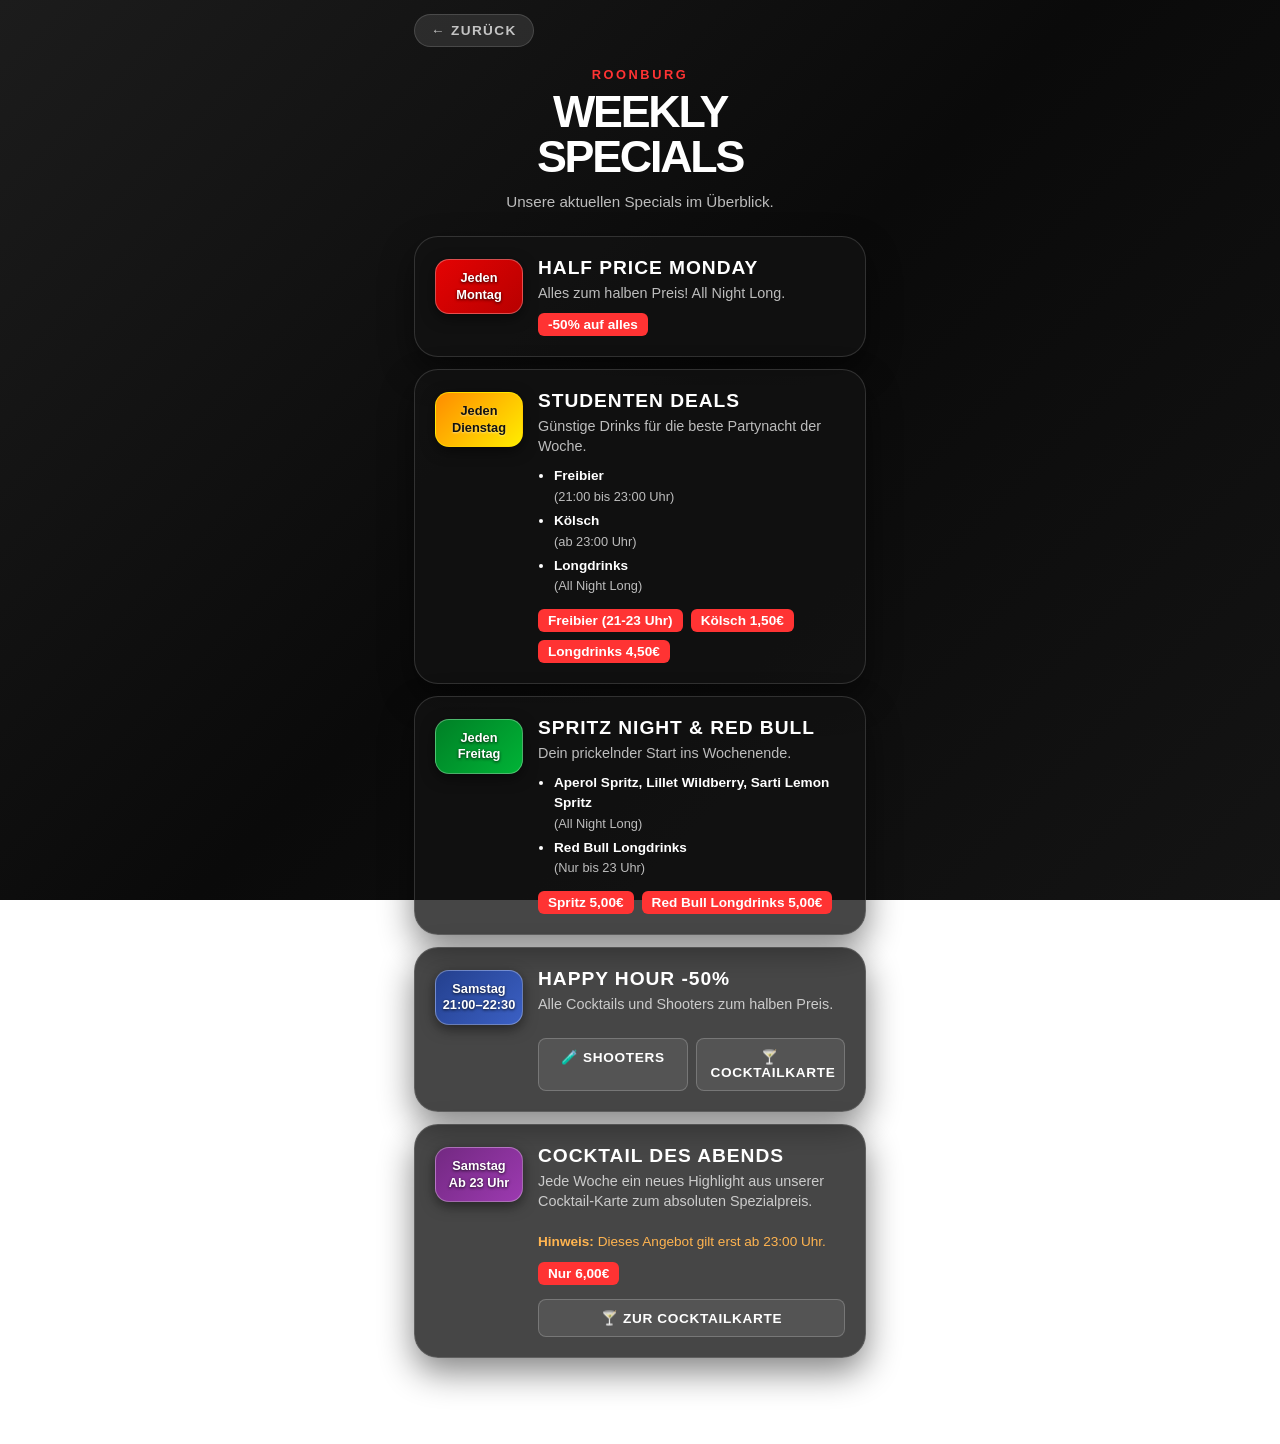
==== commit 47e0c069: "Update index.html" ====
--- a/index.html
+++ b/index.html
@@ -3,8 +3,7 @@
 <head>
   <meta charset="UTF-8" />
   <meta name="viewport" content="width=device-width, initial-scale=1.0" />
-
-  <title>Roonburg Getränkekarte</title>
+  <title>Roonburg Specials</title>
   <link rel="icon" type="image/png" href="logo.png">
   <link rel="apple-touch-icon" href="logo.png">
   <style>
@@ -12,90 +11,67 @@
       box-sizing: border-box;
       -webkit-tap-highlight-color: transparent;
     }
-
     :root {
-      --bg: #050505;
-      --card: rgba(0, 0, 0, 0.68);
+      --bg-start: #1c1c1c;
+      --bg-mid: #0a0a0a;
+      --bg-end: #141414;
+      --card: rgba(18, 18, 18, 0.78);
       --border: rgba(255, 255, 255, 0.14);
       --text: #ffffff;
       --muted: rgba(255, 255, 255, 0.72);
       --accent: #ff3333;
-      --accent-soft: rgba(255, 51, 51, 0.28);
+      --accent-soft: rgba(255, 51, 51, 0.15);
       --radius-xl: 24px;
       --shadow: 0 14px 34px rgba(0, 0, 0, 0.48);
     }
-
-    html,
-    body {
+    html, body {
       margin: 0;
       padding: 0;
       min-height: 100%;
       font-family: Arial, Helvetica, sans-serif;
       color: var(--text);
-    }
-
+      background: linear-gradient(135deg, var(--bg-start) 0%, var(--bg-mid) 50%, var(--bg-end) 100%);
+      background-attachment: fixed;
+    }
     body {
       position: relative;
       overflow-x: hidden;
     }
-
     body::before {
       content: "";
       position: fixed;
       inset: 0;
-      background:
-        linear-gradient(
-          rgba(0, 0, 0, 0.3),
-          rgba(0, 0, 0, 0.4)
-        ),
-        url("Clubhochkant.png");
+      background: linear-gradient(rgba(0, 0, 0, 0.4), rgba(0, 0, 0, 0.6)), url("Clubhochkant.png");
       background-size: cover;
       background-position: center;
       background-repeat: no-repeat;
       z-index: -3;
     }
-
     body::after {
       content: "";
       position: fixed;
       inset: 0;
-      background:
-        radial-gradient(circle at 18% 18%, rgba(255, 51, 51, 0.18), transparent 28%),
-        radial-gradient(circle at 85% 8%, rgba(255, 180, 80, 0.14), transparent 26%),
-        radial-gradient(circle at 50% 95%, rgba(255, 51, 120, 0.14), transparent 34%);
+      background: radial-gradient(circle at 18% 18%, rgba(255, 51, 51, 0.15), transparent 28%),
+                  radial-gradient(circle at 85% 8%, rgba(255, 180, 80, 0.12), transparent 26%),
+                  radial-gradient(circle at 50% 95%, rgba(115, 41, 130, 0.15), transparent 34%);
       z-index: -2;
       pointer-events: none;
     }
 
     /* =========================================
-       HALLOWEEN MODE CSS - DIE VERFLUCHUNG
+       HALLOWEEN MODE CSS 
        ========================================= */
-    
     @keyframes bg-pulse {
       0% { filter: brightness(1) contrast(1.2); }
       100% { filter: brightness(0.6) contrast(1.5); }
     }
-
     body.halloween-mode::before {
-      background:
-        linear-gradient(
-          rgba(20, 0, 0, 0.8),
-          rgba(0, 0, 0, 0.95)
-        ),
-        url("Halloween.png"), url("Clubhochkant.png");
+      background: linear-gradient(rgba(20, 0, 0, 0.8), rgba(0, 0, 0, 0.95)), url("Halloween.png"), url("Clubhochkant.png");
       background-size: cover;
       background-position: center;
       background-repeat: no-repeat;
       animation: bg-pulse 4s infinite alternate;
     }
-
-    body.halloween-mode::after {
-      background:
-        radial-gradient(circle at 18% 18%, rgba(255, 0, 0, 0.25), transparent 35%),
-        radial-gradient(circle at 85% 8%, rgba(138, 3, 3, 0.2), transparent 30%),
-        radial-gradient(circle at 50% 95%, rgba(255, 60, 0, 0.15), transparent 40%);
-    }
-
     .lightning-overlay {
       display: none;
       position: fixed;
@@ -104,549 +80,485 @@
       z-index: 9999;
       pointer-events: none;
     }
-    
     @keyframes storm-flash {
       0%, 92%, 96%, 100% { opacity: 0; }
       93% { opacity: 0.7; }
       94% { opacity: 0; }
       97% { opacity: 0.4; }
     }
-
     body.halloween-mode .lightning-overlay {
       display: block;
       animation: storm-flash 7s infinite;
     }
-
     @keyframes cursed-flicker {
       0%, 19%, 21%, 23%, 25%, 54%, 56%, 100% {
-        opacity: 1;
-        text-shadow: 0 0 8px #ff0000, 0 0 20px #ff0000, 0 0 40px #8a0303;
-        transform: scale(1) rotate(0deg);
+        opacity: 1; text-shadow: 0 0 8px #ff0000, 0 0 20px #ff0000, 0 0 40px #8a0303; transform: scale(1) rotate(0deg);
       }
       20%, 24%, 55% {
-        opacity: 0.3;
-        text-shadow: none;
-        transform: scale(0.98) rotate(-2deg);
+        opacity: 0.3; text-shadow: none; transform: scale(0.98) rotate(-2deg);
       }
-      85% {
-        transform: scale(1.02) rotate(1deg);
-      }
-    }
-
-    body.halloween-mode h1 {
+      85% { transform: scale(1.02) rotate(1deg); }
+    }
+    body.halloween-mode #heroHeadline {
       color: #ff3333;
       animation: cursed-flicker 4.5s infinite;
       font-family: "Courier New", Courier, monospace;
       letter-spacing: 0.05em;
-    }
-
-    @keyframes eerie-float {
-      0%, 100% { transform: translateY(0); color: #ff6600; text-shadow: 0 0 10px rgba(255, 102, 0, 0.5); }
-      50% { transform: translateY(-5px); color: #ff1111; text-shadow: 0 0 25px rgba(255, 17, 17, 0.9); }
-    }
-
-    body.halloween-mode .intro {
-      animation: eerie-float 3s infinite ease-in-out;
-      font-weight: bold;
-    }
-
-    body.halloween-mode .kicker {
-      color: #8a0303;
-      text-shadow: 0 0 10px red;
-    }
-
-    body.halloween-mode .menu-card:active,
-    body.halloween-mode .menu-card.open {
-      border-color: #ff0000;
-      box-shadow: 0 0 25px rgba(255, 0, 0, 0.7);
-    }
+      text-transform: uppercase;
+    }
+    .halloween-section-title {
+      font-size: 1.15rem;
+      text-align: center;
+      color: #ff3333;
+      text-transform: uppercase;
+      letter-spacing: 0.05em;
+      margin: 10px 0 15px 0;
+      text-shadow: 0 0 10px rgba(255, 0, 0, 0.5);
+      animation: cursed-flicker 4s infinite;
+    }
+    .halloween-drink-card { align-items: center; margin-bottom: 15px; }
+    .halloween-shooters-card { flex-direction: column; align-items: flex-start; }
+    .h-img-large {
+      width: 75px; height: 95px; object-fit: cover; border-radius: 12px;
+      border: 1px solid rgba(255, 0, 0, 0.4); box-shadow: 0 0 15px rgba(255, 0, 0, 0.3);
+    }
+    .h-shooters-grid { display: grid; grid-template-columns: repeat(3, 1fr); gap: 10px; width: 100%; }
+    .h-shot { text-align: center; }
+    .h-shot img {
+      width: 100%; aspect-ratio: 1; object-fit: cover; border-radius: 12px;
+      border: 1px solid rgba(255, 0, 0, 0.4); box-shadow: 0 0 10px rgba(255, 0, 0, 0.2); margin-bottom: 6px;
+    }
+    .h-shot span { display: block; font-size: 0.75rem; font-weight: bold; color: #ffb450; text-transform: uppercase; }
+    .bloody-tag { background: #8a0303 !important; box-shadow: 0 0 8px rgba(255, 0, 0, 0.4); }
     
     /* =========================================
-       KARNEVAL MODE CSS - DIE 5. JAHRESZEIT
+       KARNEVAL MODE CSS (Modernisiert)
        ========================================= */
-
+    /* Dynamischer CSS-Verlauf ersetzt das fehlende Bild */
     body.karneval-mode::before {
-      background:
-        linear-gradient(
-          rgba(0, 0, 0, 0.15),
-          rgba(0, 0, 0, 0.55)
-        ),
-        url("Karneval.webp");
+      background: radial-gradient(circle at 50% 30%, rgba(80, 10, 20, 0.7), rgba(0, 0, 0, 0.95));
       background-size: cover;
       background-position: center;
       background-repeat: no-repeat;
     }
-
-    @keyframes carnival-colors {
-      0% { filter: hue-rotate(0deg); }
-      100% { filter: hue-rotate(360deg); }
-    }
-
-    body.karneval-mode::after {
-      background:
-        radial-gradient(circle at 20% 20%, rgba(255, 0, 0, 0.35), transparent 45%),
-        radial-gradient(circle at 80% 10%, rgba(255, 234, 0, 0.35), transparent 45%),
-        radial-gradient(circle at 50% 90%, rgba(51, 153, 255, 0.35), transparent 50%);
-      animation: carnival-colors 8s infinite linear;
-      z-index: -2;
-    }
-
-    @keyframes jeck-bounce {
-      0%, 100% { transform: translateY(0) rotate(-2deg); color: #ff3333; }
-      33% { transform: translateY(-4px) rotate(2deg); color: #ffea00; }
-      66% { transform: translateY(0) rotate(-1deg); color: #ffffff; }
-    }
-
-    body.karneval-mode h1 {
-      animation: jeck-bounce 2s infinite ease-in-out;
-      text-shadow: 0 0 15px rgba(255, 255, 255, 0.4);
-    }
-
+    
+    .karneval-confetti {
+      display: none;
+      position: fixed;
+      inset: 0;
+      pointer-events: none;
+      z-index: -1;
+      background-image:
+        radial-gradient(circle at 15% 20%, #E40303 6px, transparent 7px),
+        radial-gradient(circle at 35% 70%, #FFED00 8px, transparent 9px),
+        radial-gradient(circle at 65% 30%, #008026 5px, transparent 6px),
+        radial-gradient(circle at 85% 80%, #24408E 7px, transparent 8px),
+        radial-gradient(circle at 50% 15%, #732982 6px, transparent 7px),
+        radial-gradient(circle at 20% 85%, #FF8C00 9px, transparent 10px),
+        radial-gradient(circle at 75% 65%, #E40303 5px, transparent 6px);
+      background-size: 120px 120px;
+      animation: confetti-fall 4s linear infinite;
+      opacity: 0.95;
+    }
+    @keyframes confetti-fall {
+      0% { background-position: 0 -120px; }
+      100% { background-position: 0 100vh; }
+    }
+    body.karneval-mode .karneval-confetti {
+      display: block;
+    }
+    body.karneval-mode #heroHeadline {
+      color: #FFED00;
+      text-shadow: 0 0 15px rgba(255, 237, 0, 0.6);
+    }
     body.karneval-mode .kicker {
-      color: #ffea00;
-      font-size: 0.85rem;
-      text-shadow: 0 0 8px rgba(255, 234, 0, 0.7);
+      color: #E40303;
+      text-shadow: 0 0 8px rgba(228, 3, 3, 0.5);
+    }
+
+    /* NEUES KARTEN DESIGN FÜR KARNEVAL (angelehnt an Vorlage) */
+    .karneval-card {
+      flex-direction: column;
+      align-items: flex-start;
+      border: 1px solid #FFED00 !important;
+      box-shadow: 0 0 20px rgba(255, 237, 0, 0.25), inset 0 0 10px rgba(255, 237, 0, 0.05) !important;
+      background: rgba(20, 10, 10, 0.92) !important;
+      padding: 24px;
+      animation: none !important; /* Stoppt das Standard-Pulsen für mehr Eleganz */
+      position: relative;
     }
     
-    body.karneval-mode .intro {
-      color: #ffffff;
+    /* Regenbogen-Linie an der linken Seite */
+    .karneval-card::before {
+      content: "";
+      position: absolute;
+      left: 0;
+      top: 0;
+      bottom: 0;
+      width: 8px !important;
+      background: linear-gradient(to bottom, #E40303, #FFED00, #008026, #24408E) !important;
+      box-shadow: 2px 0 10px rgba(255, 255, 255, 0.2) !important;
+    }
+
+    /* Banner Container (Rot & Orange) */
+    .k-banners {
+      width: 100%;
+      display: flex;
+      flex-direction: column;
+      gap: 8px;
+      margin-bottom: 24px;
+    }
+
+    .k-banner {
+      width: 100%;
+      text-align: center;
+      padding: 8px;
+      border-radius: 6px;
+      font-weight: 800;
+      font-size: 0.9rem;
+      color: #fff;
+      box-shadow: 0 4px 10px rgba(0,0,0,0.5);
+    }
+
+    .k-banner.red {
+      background: #E40303;
+      border: 1px solid #ff4d4d;
+    }
+
+    .k-banner.orange {
+      background: #FF8C00;
+      border: 1px solid #ffaa33;
+    }
+
+    /* Titel und Preis (Linksbündig) */
+    .k-header {
+      display: flex;
+      flex-direction: column;
+      align-items: flex-start;
+      gap: 12px;
+      margin-bottom: 24px;
+    }
+
+    .k-title {
+      color: #FFED00;
+      font-size: 1.6rem;
+      font-weight: 900;
+      margin: 0;
+      letter-spacing: 0.05em;
+      text-transform: uppercase;
+      text-shadow: 0 2px 5px rgba(0,0,0,0.8);
+    }
+
+    .k-price {
+      background: #008026;
+      color: #fff;
+      font-weight: 900;
+      font-size: 1rem;
+      padding: 6px 14px;
+      border-radius: 6px;
+      box-shadow: 0 4px 10px rgba(0, 0, 0, 0.5);
+    }
+
+    /* Drinks (Zentriert) */
+    .k-drinks {
+      width: 100%;
+      display: flex;
+      flex-direction: column;
+      gap: 12px;
+      align-items: center;
+    }
+
+    .k-drinks span {
+      color: #fff;
+      font-size: 1.15rem;
       font-weight: bold;
-      text-shadow: 0 2px 4px rgba(0, 0, 0, 0.8);
-    }
-
-    /* Bunte Karten-Hover-Effekte */
-    @keyframes carnival-border {
-      0% { border-color: #ff3333; box-shadow: 0 0 15px rgba(255,51,51,0.6); }
-      33% { border-color: #ffea00; box-shadow: 0 0 15px rgba(255,234,0,0.6); }
-      66% { border-color: #3399ff; box-shadow: 0 0 15px rgba(51,153,255,0.6); }
-      100% { border-color: #ff3333; box-shadow: 0 0 15px rgba(255,51,51,0.6); }
-    }
-
-    body.karneval-mode .menu-card:active,
-    body.karneval-mode .menu-card.open {
-      animation: carnival-border 1.5s infinite;
+      text-shadow: 0 2px 4px rgba(0,0,0,0.8);
+    }
+
+    /* Zweite Kachel: Bitte Karnevalspreise beachten */
+    .karneval-card-small {
+      flex-direction: column;
+      align-items: center;
+      text-align: center;
+      border: 1px solid #E40303 !important;
+      box-shadow: 0 0 15px rgba(228, 3, 3, 0.3) !important;
+      background: rgba(20, 10, 10, 0.95) !important;
+      padding: 18px;
+      margin-top: 15px;
+      animation: none !important;
+    }
+    
+    .karneval-card-small::before {
+      background: #E40303 !important;
+      box-shadow: 0 0 10px #E40303 !important;
+    }
+
+    .karneval-alert {
+      color: #FFED00;
+      margin: 0;
+      font-size: 1.15rem;
+      font-weight: 800;
+      text-transform: uppercase;
+      text-shadow: 0 2px 5px rgba(0,0,0,0.8);
     }
 
     /* =========================================
-       ENDE KARNEVAL MODE CSS
+       LAYOUT / STANDARD CSS
        ========================================= */
-
     .page {
       width: 100%;
       max-width: 480px;
       min-height: 100svh;
       margin: 0 auto;
-      padding: 14px 14px 20px;
+      padding: 14px 14px 40px;
       display: flex;
       flex-direction: column;
     }
-
-    .hero {
+    .header-nav { margin-bottom: 20px; }
+    .back-btn {
+      display: inline-flex; align-items: center; color: var(--muted); text-decoration: none; font-size: 0.85rem; font-weight: bold;
+      text-transform: uppercase; letter-spacing: 0.1em; background: rgba(255,255,255,0.1); padding: 8px 16px; border-radius: 999px;
+      border: 1px solid var(--border);
+    }
+    .back-btn:hover { background: rgba(255,255,255,0.2); color: #fff; }
+    .hero { text-align: center; margin-bottom: 24px; }
+    .kicker {
+      margin: 0 0 7px; font-size: 0.8rem; letter-spacing: 0.2em; text-transform: uppercase; color: var(--accent); font-weight: 800; transition: color 0.3s ease;
+    }
+    h1 { margin: 0; font-size: clamp(2rem, 10vw, 2.8rem); line-height: 1; text-transform: uppercase; letter-spacing: -0.05em; }
+    .intro { margin: 12px auto 0; max-width: 320px; color: var(--muted); font-size: 0.95rem; line-height: 1.4; }
+    .timeline { display: flex; flex-direction: column; gap: 12px; }
+    
+    .special-card {
+      position: relative; background: var(--card); border: 1px solid var(--border); border-radius: var(--radius-xl); padding: 20px;
+      box-shadow: var(--shadow); display: flex; align-items: flex-start; justify-content: space-between; gap: 15px; transition: 0.3s ease; overflow: hidden;
+    }
+
+    /* PRIDE-FARBEN AUF DIE EINZELNEN KÄSTCHEN VERTEILT */
+    .time-badge {
+      flex: 0 0 88px;
       text-align: center;
-      padding-top: 2px;
-      margin-bottom: 8px;
-    }
-
-    .logo-wrap {
-      display: flex;
-      justify-content: center;
-      margin-bottom: 12px;
-    }
-
-    .logo-mark {
-      width: 118px;
-      height: 118px;
-      border-radius: 999px;
-      display: grid;
-      place-items: center;
-      background: rgba(0, 0, 0, 0.72);
-      border: 1px solid var(--border);
-      box-shadow: var(--shadow);
-      padding: 12px;
-      backdrop-filter: blur(10px);
-    }
-
-    .logo-mark img {
-      width: 100%;
-      height: auto;
-      display: block;
-    }
-
-    .kicker {
-      margin: 0 0 7px;
-      font-size: 0.72rem;
-      letter-spacing: 0.2em;
-      text-transform: uppercase;
-      color: var(--accent);
       font-weight: 800;
-      transition: color 0.3s ease;
-    }
-
-    h1 {
-      margin: 0;
-      font-size: clamp(2.15rem, 12vw, 3.1rem);
-      line-height: 0.9;
-      text-transform: uppercase;
-      letter-spacing: -0.07em;
-    }
-
-    .intro {
-      margin: 10px auto 0;
-      max-width: 320px;
-      color: var(--muted);
-      font-size: 0.95rem;
-      line-height: 1.4;
-    }
-
-    .menu-grid {
-      display: grid;
-      gap: 12px;
-      margin-top: 0;
-      margin-bottom: 0;
-    }
-
-    .menu-card {
-      position: relative;
-      display: block;
-      text-decoration: none;
-      color: var(--text);
-      border-radius: var(--radius-xl);
-      overflow: hidden;
-      min-height: 104px;
-      border: 1px solid var(--border);
-      background: var(--card);
-      box-shadow: var(--shadow);
-      isolation: isolate;
-      touch-action: manipulation;
-      cursor: pointer;
-      transition: all 0.2s ease;
-    }
-
-    .menu-card:active {
-      transform: scale(0.985);
-      border-color: rgba(255, 51, 51, 0.75);
-    }
-
-    .menu-card::before {
-      content: "";
-      position: absolute;
-      inset: 0;
-      background-size: cover;
-      background-position: center;
-      opacity: 0.36;
-      z-index: -2;
-    }
-
-    .menu-card::after {
-      content: "";
-      position: absolute;
-      inset: 0;
-      background:
-        linear-gradient(
-          90deg,
-          rgba(0, 0, 0, 0.9),
-          rgba(0, 0, 0, 0.52)
-        ),
-        radial-gradient(circle at 90% 10%, var(--accent-soft), transparent 35%);
-      z-index: -1;
-    }
-
-    .menu-card-content {
-      min-height: 104px;
-      padding: 17px 18px;
-      display: flex;
-      align-items: center;
-      justify-content: space-between;
-      gap: 14px;
-      position: relative;
-      z-index: 2;
-    }
-
-    .menu-card h2 {
-      margin: 0 0 5px;
-      font-size: 1.35rem;
-      line-height: 1;
-      text-transform: uppercase;
-      letter-spacing: -0.04em;
-    }
-
-    .menu-card p {
-      margin: 0;
-      color: var(--muted);
-      font-size: 0.86rem;
-      line-height: 1.32;
-      max-width: 250px;
-    }
-
-    .icon {
-      flex: 0 0 auto;
-      width: 43px;
-      height: 43px;
-      border-radius: 999px;
-      display: grid;
-      place-items: center;
-      background: rgba(255, 255, 255, 0.11);
-      border: 1px solid rgba(255, 255, 255, 0.15);
-      font-size: 1.25rem;
-    }
-
-    /* Dropdown Styling für Wein + Sekt */
-    .dropdown-content {
-      max-height: 0;
-      overflow: hidden;
-      transition: max-height 0.3s ease-out, padding 0.3s ease-out, opacity 0.3s ease-out;
-      padding: 0 18px;
-      opacity: 0;
-      background: rgba(0, 0, 0, 0.4);
-      position: relative;
-      z-index: 2;
-    }
-
-    .menu-card.open .dropdown-content {
-      max-height: 150px;
-      padding: 0 18px 18px 18px;
-      opacity: 1;
-    }
-
-    .dropdown-item {
-      display: flex;
-      justify-content: space-between;
-      align-items: center;
-      padding: 10px 0;
-      font-size: 0.95rem;
+      font-size: 0.8rem;
+      line-height: 1.3;
       color: #fff;
-    }
-
-    .dropdown-item:not(:last-child) {
-      border-bottom: 1px dashed rgba(255, 255, 255, 0.15);
-    }
-
-    .item-name {
-      font-weight: bold;
-    }
-
-    .item-price {
-      font-weight: 900;
-      color: var(--accent);
-    }
-
-    .cocktails::before { background-image: url("Cocktailtaste.png"); }
-    .shots::before { background-image: url("shottaste.png"); }
-    .longdrinks::before { background-image: url("VodkaE .png"); }
-    .biere::before { background-image: url("Bier.webp"); }
-    .flaschen::before { background-image: url("Flaschen.webp"); }
-
-    .footer-note {
-      margin: 18px 0 0;
-      text-align: center;
-      color: rgba(255, 255, 255, 0.46);
-      font-size: 0.72rem;
-      line-height: 1.35;
-    }
-
-    @media (max-height: 700px) {
-      .page { padding-top: 10px; padding-bottom: 14px; }
-      .hero { margin-bottom: 8px; }
-      .logo-mark { width: 92px; height: 92px; padding: 10px; }
-      .logo-wrap { margin-bottom: 8px; }
-      h1 { font-size: 2rem; }
-      .intro { display: none; }
-      .menu-card, .menu-card-content { min-height: 92px; }
-      .menu-card-content { padding: 14px 16px; }
-      .footer-note { margin-top: 12px; }
-    }
-
-    @media (min-width: 700px) {
-      .page { max-width: 860px; padding: 34px 22px; }
-      .hero { margin-bottom: 20px; }
-      .logo-mark { width: 136px; height: 136px; padding: 14px; }
-      .menu-grid { grid-template-columns: repeat(2, 1fr); gap: 16px; }
-      .menu-card, .menu-card-content { min-height: 160px; }
-      .menu-card-content { align-items: flex-end; padding: 22px; }
-      .menu-card h2 { font-size: 1.6rem; }
-      .menu-card p { font-size: 0.95rem; }
-      .icon { width: 50px; height: 50px; font-size: 1.45rem; }
-    }
-
-    /* --- CSS für den leuchtenden & schimmernden Weekend Specials Button --- */
-    .specials {
-      position: relative;
-      overflow: hidden;
-      border-color: rgba(255, 51, 51, 0.7);
-      background: rgba(30, 0, 0, 0.7);
-      animation: pulse-glow 3s infinite;
-    }
-
-    @keyframes pulse-glow {
-      0% { box-shadow: 0 0 10px rgba(255, 51, 51, 0.4); }
-      50% { box-shadow: 0 0 20px rgba(255, 51, 51, 0.8), 0 0 40px rgba(255, 51, 51, 0.4); }
-      100% { box-shadow: 0 0 10px rgba(255, 51, 51, 0.4); }
-    }
-
-    .specials::after {
-      content: "";
-      position: absolute;
-      top: 0;
-      left: -150%;
-      width: 100%;
-      height: 100%;
-      background: linear-gradient(
-        90deg,
-        transparent,
-        rgba(255, 255, 255, 0.4) 15%,
-        rgba(255, 51, 51, 0.5) 30%,
-        transparent
-      );
-      transform: skewX(-20deg);
-      z-index: 1;
-      animation: shine-sweep 5s infinite;
-    }
-
-    @keyframes shine-sweep {
-      0% { left: -150%; }
-      20% { left: 150%; }
-      100% { left: 150%; }
-    }
-
-    .specials .menu-card-content {
-      position: relative;
-      z-index: 2;
-    }
-
-    .specials h2 {
-      color: #fff;
-      text-shadow: 0 0 5px rgba(255, 255, 255, 0.8);
-    }
-
-    .specials p {
-      color: rgba(255, 255, 255, 0.9);
-    }
-
-    .specials:hover {
-      animation: pulse-glow-hover 1.5s infinite;
-      border-color: rgba(255, 51, 51, 1);
-    }
-
-    @keyframes pulse-glow-hover {
-      0% { box-shadow: 0 0 20px rgba(255, 51, 51, 0.8), 0 0 40px rgba(255, 51, 51, 0.4); }
-      50% { box-shadow: 0 0 30px rgba(255, 51, 51, 1), 0 0 60px rgba(255, 51, 51, 0.6); }
-      100% { box-shadow: 0 0 20px rgba(255, 51, 51, 0.8), 0 0 40px rgba(255, 51, 51, 0.4); }
-    }
+      padding: 10px 6px;
+      border-radius: 14px;
+      border: 1px solid rgba(255, 255, 255, 0.3);
+      box-shadow: 0 4px 14px rgba(0, 0, 0, 0.5);
+      text-shadow: 0 1px 3px rgba(0, 0, 0, 0.8);
+      margin-top: 2px;
+    }
+
+    #card-monday .time-badge { background: linear-gradient(135deg, #E40303, #b80000); }
+    #card-tuesday .time-badge { background: linear-gradient(135deg, #FF8C00, #FFED00); color: #111; text-shadow: 0 1px 2px rgba(255, 255, 255, 0.5); border-color: rgba(255, 237, 0, 0.6); }
+    #card-friday .time-badge { background: linear-gradient(135deg, #008026, #00b336); }
+    #card-saturday-hh .time-badge { background: linear-gradient(135deg, #24408E, #3b60c4); }
+    #card-saturday-cocktail .time-badge { background: linear-gradient(135deg, #732982, #9c3ab0); }
+
+    /* AKTIVES SPECIAL HERVORHEBUNG */
+    @keyframes card-pulse {
+      0% { box-shadow: 0 0 25px rgba(255, 51, 51, 0.35), inset 0 0 12px rgba(255, 51, 51, 0.2); border-color: rgba(255, 51, 51, 0.7); }
+      50% { box-shadow: 0 0 45px rgba(255, 51, 51, 0.85), inset 0 0 22px rgba(255, 51, 51, 0.45); border-color: rgba(255, 51, 51, 1); }
+      100% { box-shadow: 0 0 25px rgba(255, 51, 51, 0.35), inset 0 0 12px rgba(255, 51, 51, 0.2); border-color: rgba(255, 51, 51, 0.7); }
+    }
+
+    .special-card.active {
+      background: rgba(36, 12, 12, 0.92) !important;
+      transform: scale(1.03);
+      animation: card-pulse 2s infinite;
+      border: 2px solid var(--accent);
+      z-index: 10;
+    }
+
+    .special-card.active::before {
+      content: ""; position: absolute; left: 0; top: 0; bottom: 0; width: 8px; background: var(--accent); box-shadow: 0 0 12px var(--accent);
+    }
+
+    .special-content { flex: 1; }
+    .special-title { margin: 0 0 4px; font-size: 1.2rem; font-weight: 800; text-transform: uppercase; letter-spacing: 0.05em; color: #fff; }
+    .special-desc { margin: 0 0 10px 0; font-size: 0.9rem; color: var(--muted); line-height: 1.4; }
+    .drinks-list { margin: 0 0 12px 16px; padding: 0; font-size: 0.85rem; color: var(--text); line-height: 1.5; font-weight: bold; }
+    .drinks-list li { margin-bottom: 4px; }
+    .tags-container { display: flex; flex-wrap: wrap; gap: 8px; }
+    .price-tag { display: inline-block; font-weight: bold; color: #fff; background: var(--accent); padding: 4px 10px; border-radius: 6px; font-size: 0.85rem; }
+    
+    .cocktail-btn {
+      display: block; margin-top: 14px; padding: 10px 14px; background: rgba(255, 255, 255, 0.08); color: #fff; border: 1px solid rgba(255, 255, 255, 0.2);
+      border-radius: 8px; text-decoration: none; font-size: 0.85rem; font-weight: bold; text-transform: uppercase; letter-spacing: 0.05em;
+      text-align: center; transition: 0.3s ease;
+    }
+    .cocktail-btn:hover { background: rgba(255, 255, 255, 0.15); border-color: #fff; }
+    .footer-note { margin: 30px 0 0; text-align: center; color: rgba(255, 255, 255, 0.46); font-size: 0.75rem; line-height: 1.35; }
   </style>
 </head>
-
 <body>
-  <!-- Gewitter-Overlay für den Halloween Modus -->
+  <!-- Gewitter-Overlay (Halloween) -->
   <div class="lightning-overlay"></div>
+  
+  <!-- Konfetti-Overlay (Karneval) -->
+  <div class="karneval-confetti"></div>
 
   <main class="page">
+    <nav class="header-nav">
+      <a href="index.html" class="back-btn">← Zurück</a>
+    </nav>
+
     <section class="hero">
-      <div class="logo-wrap">
-        <div class="logo-mark">
-          <img
-            src="https://roonburg.de/media/default/assets/config/roonburg/images/roonburg-logo.png"
-            alt="Roonburg Logo"
-          />
-        </div>
-      </div>
-
-      <p class="kicker" id="mainKicker">Roonburg</p>
-      <h1 id="mainHeadline">Getränke<br>karte</h1>
-      <p class="intro" id="mainIntro">
-        Wähle deine Kategorie und finde den passenden Drink für den Abend.
+      <p class="kicker" id="heroKicker">Roonburg</p>
+      <h1 id="heroHeadline">Weekly<br>Specials</h1>
+      <p class="intro" id="heroIntro">
+        Unsere aktuellen Specials im Überblick.
       </p>
     </section>
 
-    <section class="menu-grid" aria-label="Getränkekategorien">
-      <a class="menu-card cocktails" href="https://www.roonburg-cocktails.de/">
-        <div class="menu-card-content">
-          <div>
-            <h2>Cocktails</h2>
-            <p>Classics, Signatures und Roonburg Favorites.</p>
-          </div>
-          <div class="icon">🍸</div>
-        </div>
-      </a>
-
-      <a class="menu-card shots" href="shooters.html">
-        <div class="menu-card-content">
-          <div>
-            <h2>Shooters (Shotbar)</h2>
-            <p>Kurz, direkt und perfekt für die nächste Runde.</p>
-          </div>
-          <div class="icon">🧪</div>
-        </div>
-      </a>
-
-      <a class="menu-card longdrinks" href="longdrinks.html">
-        <div class="menu-card-content">
-          <div>
-            <h2>Longdrinks</h2>
-            <p>Einfach, stark und immer eine sichere Wahl.</p>
-          </div>
-          <div class="icon">🍹</div>
-        </div>
-      </a>
-
-      <a class="menu-card shots" href="shots.html">
-        <div class="menu-card-content">
-          <div>
-            <h2>Shots</h2>
-            <p>Kurz, direkt, stark</p>
-          </div>
-          <div class="icon">🥃</div>
-        </div>
-      </a>
-
-      <a class="menu-card biere" href="bier.html">
-        <div class="menu-card-content">
-          <div>
-            <h2>Biere</h2>
-            <p>Frisch vom Fass oder kühl aus der Flasche.</p>
-          </div>
-          <div class="icon">🍺</div>
-        </div>
-      </a>
-
-      <div class="menu-card wein-sekt" id="weinSektToggle" tabindex="0" role="button" aria-expanded="false">
-        <div class="menu-card-content">
-          <div>
-            <h2>Wein + Sekt</h2>
-            <p>Prickelnde Traubenerzeugnisse</p>
-          </div>
-          <div class="icon">🥂</div>
-        </div>
-        <div class="dropdown-content">
-          <div class="dropdown-item">
-            <span class="item-name">Weißwein Cuvée</span>
-            <span class="item-price">4,00 €</span>
-          </div>
-          <div class="dropdown-item">
-            <span class="item-name">Glas Sekt</span>
-            <span class="item-price">4,00 €</span>
-          </div>
-        </div>
-      </div>
-
-      <a class="menu-card flaschen" href="flaschen.html">
-        <div class="menu-card-content">
-          <div>
-            <h2>Flaschen</h2>
-            <p>Vodka, Champagner & Co. für die ganze Crew.</p>
-          </div>
-          <div class="icon">🍾</div>
-        </div>
-      </a>
-
-      <a class="menu-card specials" href="specials.html">
-        <div class="menu-card-content">
-          <div>
-            <h2>Weekend Specials</h2>
-            <p>Der Fahrplan für Freitag & Samstag. Stündlich neue Deals!</p>
-          </div>
-          <div class="icon">🔥</div>
-        </div>
-      </a>
+    <!-- NORMALE SPECIALS -->
+    <section class="timeline" id="specialTimeline">
+      <!-- 1. MONTAG -->
+      <div class="special-card" id="card-monday">
+        <div class="time-badge" id="badge-mo">Jeden<br>Montag</div>
+        <div class="special-content">
+          <h2 class="special-title">Half Price Monday</h2>
+          <p class="special-desc">Alles zum halben Preis! All Night Long.</p>
+          <div class="tags-container">
+            <span class="price-tag">-50% auf alles</span>
+          </div>
+        </div>
+      </div>
+
+      <!-- 2. DIENSTAG -->
+      <div class="special-card" id="card-tuesday">
+        <div class="time-badge" id="badge-tu">Jeden<br>Dienstag</div>
+        <div class="special-content">
+          <h2 class="special-title">Studenten Deals</h2>
+          <p class="special-desc">Günstige Drinks für die beste Partynacht der Woche.</p>
+          <ul class="drinks-list">
+            <li>Freibier <br><span style="color:var(--muted); font-size:0.8rem; font-weight:normal;">(21:00 bis 23:00 Uhr)</span></li>
+            <li>Kölsch <br><span style="color:var(--muted); font-size:0.8rem; font-weight:normal;">(ab 23:00 Uhr)</span></li>
+            <li>Longdrinks <br><span style="color:var(--muted); font-size:0.8rem; font-weight:normal;">(All Night Long)</span></li>
+          </ul>
+          <div class="tags-container">
+            <span class="price-tag">Freibier (21-23 Uhr)</span>
+            <span class="price-tag">Kölsch 1,50€</span>
+            <span class="price-tag">Longdrinks 4,50€</span>
+          </div>
+        </div>
+      </div>
+
+      <!-- 3. FREITAG -->
+      <div class="special-card" id="card-friday">
+        <div class="time-badge" id="badge-fr">Jeden<br>Freitag</div>
+        <div class="special-content">
+          <h2 class="special-title">Spritz Night & Red Bull</h2>
+          <p class="special-desc">Dein prickelnder Start ins Wochenende.</p>
+          <ul class="drinks-list">
+            <li>Aperol Spritz, Lillet Wildberry, Sarti Lemon Spritz <br><span style="color:var(--muted); font-size:0.8rem; font-weight:normal;">(All Night Long)</span></li>
+            <li>Red Bull Longdrinks <br><span style="color:var(--muted); font-size:0.8rem; font-weight:normal;">(Nur bis 23 Uhr)</span></li>
+          </ul>
+          <div class="tags-container">
+            <span class="price-tag">Spritz 5,00€</span>
+            <span class="price-tag">Red Bull Longdrinks 5,00€</span>
+          </div>
+        </div>
+      </div>
+
+      <!-- 4. SAMSTAG (Happy Hour) -->
+      <div class="special-card" id="card-saturday-hh">
+        <div class="time-badge" id="badge-sa-hh">Samstag<br>21:00–22:30</div>
+        <div class="special-content">
+          <h2 class="special-title">Happy Hour -50%</h2>
+          <p class="special-desc">Alle Cocktails und Shooters zum halben Preis.</p>
+          <div style="display: flex; gap: 8px; flex-wrap: wrap;">
+            <a href="https://roonburg-drinks.club/shooters.html" class="cocktail-btn" style="flex: 1; min-width: 120px;" target="_blank">🧪 Shooters</a>
+            <a href="https://www.roonburg-cocktails.de/" class="cocktail-btn" style="flex: 1; min-width: 120px;" target="_blank">🍸 Cocktailkarte</a>
+          </div>
+        </div>
+      </div>
+
+      <!-- 5. SAMSTAG (Cocktail des Abends) -->
+      <div class="special-card" id="card-saturday-cocktail">
+        <div class="time-badge" id="badge-sa-cot">Samstag<br>Ab 23 Uhr</div>
+        <div class="special-content">
+          <h2 class="special-title">Cocktail des Abends</h2>
+          <p class="special-desc">Jede Woche ein neues Highlight aus unserer Cocktail-Karte zum absoluten Spezialpreis.<br><br>
+          <span style="font-size: 0.85rem; color: #ffb450;"><strong>Hinweis:</strong> Dieses Angebot gilt erst ab 23:00 Uhr.</span></p>
+          <div class="tags-container">
+            <span class="price-tag">Nur 6,00€</span>
+          </div>
+          <a href="https://www.roonburg-cocktails.de/" class="cocktail-btn" target="_blank">🍸 Zur Cocktailkarte</a>
+        </div>
+      </div>
+    </section>
+
+    <!-- KARNEVAL SPECIALS (Bis 12.11, 05:00 Uhr) -->
+    <section id="karneval-specials" style="display: none; margin-top: 10px;">
+      
+      <!-- HAUPTKARTE COCKTAILS (An Vorlage Bild angepasst) -->
+      <div class="special-card active karneval-card">
+        
+        <div class="k-banners">
+          <div class="k-banner red">📍 An der Cocktailbar</div>
+          <div class="k-banner orange">Wegen Karneval eingeschränktere Auswahl</div>
+        </div>
+        
+        <div class="k-header">
+          <h2 class="k-title">Cocktails</h2>
+          <div class="k-price">9,50€ | 0,3l</div>
+        </div>
+        
+        <div class="k-drinks">
+          <span>Cuba Libre</span>
+          <span>Soler</span>
+          <span>Melon Sour</span>
+          <span>Tequila Sunrise</span>
+          <span>Touchdown</span>
+          <span>Daiquiri</span>
+        </div>
+      </div>
+
+      <!-- KACHEL ZUSATZINFO -->
+      <div class="special-card active karneval-card-small">
+        <h2 class="karneval-alert">Bitte Karnevalspreise beachten!</h2>
+      </div>
+      
+    </section>
+
+    <!-- HALLOWEEN SPECIALS -->
+    <section id="halloween-specials" style="display: none; margin-top: 10px;">
+      <h2 class="halloween-section-title">Probiert unsere schaurigen Misshandlungen</h2>
+      <div class="special-card active halloween-drink-card">
+        <img src="Shots/Aperolspritze.webp" alt="Aperol Spritze" class="h-img-large" />
+        <div class="special-content">
+          <h2 class="special-title">Aperol Spritze</h2>
+          <p class="special-desc">Die schaurige Version eines echten Klassikers.</p>
+          <div class="tags-container">
+            <span class="price-tag bloody-tag">Exklusiv an der Cocktailbar</span>
+          </div>
+        </div>
+      </div>
+      <div class="special-card active halloween-shooters-card">
+        <div class="special-content" style="width: 100%; margin-bottom: 16px;">
+          <h2 class="special-title">Halloween Shooters</h2>
+          <p class="special-desc">Gönnt euch die ultimativen Grusel-Shots der Nacht.</p>
+          <div class="tags-container">
+            <span class="price-tag bloody-tag">Nur an der Shotbar (Shooterbar)</span>
+          </div>
+        </div>
+        <div class="h-shooters-grid">
+          <div class="h-shot">
+            <img src="Shots/Vampirekiss.webp" alt="Vampire Kiss" />
+            <span>Vampire<br>Kiss</span>
+          </div>
+          <div class="h-shot">
+            <img src="Shots/Zombiebrain.webp" alt="Zombie Brain" />
+            <span>Zombie<br>Brain</span>
+          </div>
+          <div class="h-shot">
+            <img src="Shots/Alienbrain.webp" alt="Alien Brain" />
+            <span>Alien<br>Brain</span>
+          </div>
+        </div>
+      </div>
     </section>
 
     <p class="footer-note">
@@ -654,49 +566,191 @@
     </p>
   </main>
 
-  <script>
-    document.addEventListener("DOMContentLoaded", () => {
+<script>
+  document.addEventListener("DOMContentLoaded", () => {
+    
+    function updateActiveSpecial() {
+      const testDate = new Date(); 
+      const month = testDate.getMonth(); 
+      const day = testDate.getDate();
+      const hour = testDate.getHours();
       
-      // --- EVENT WEICHEN (Halloween & Karneval) ---
-      const testDate = new Date(); 
-      const month = testDate.getMonth(); // 0-basiert: 9 = Okt, 10 = Nov
-      const day = testDate.getDate();
+      // Monatslogik in JS: 9 = Oktober, 10 = November
+      const isHalloween = (month === 9 && (day === 30 || day === 31)) || (month === 10 && day === 1 && hour < 6);
       
-      const isHalloween = month === 9 && (day === 30 || day === 31);
-      // Karneval greift im November (10) bis einschließlich 12.11.
-      const isKarneval = month === 10 && day <= 12; 
+      // Karnevalslogik: Bis 12.11 um 05:00 Uhr (also Tage 9, 10, 11 und Tag 12 bis 5 Uhr)
+      const isKarneval = (month === 10) && ((day >= 9 && day <= 11) || (day === 12 && hour < 5));
       
-      const kickerEl = document.getElementById("mainKicker");
-      const headlineEl = document.getElementById("mainHeadline");
-      const introEl = document.getElementById("mainIntro");
-
+      const cardMo = document.getElementById("card-monday");
+      const cardTu = document.getElementById("card-tuesday");
+      const cardFr = document.getElementById("card-friday");
+      const cardSaHH = document.getElementById("card-saturday-hh");
+      const cardSaCocktail = document.getElementById("card-saturday-cocktail");
+      
+      const badgeMo = document.getElementById("badge-mo");
+      const badgeTu = document.getElementById("badge-tu");
+      const badgeFr = document.getElementById("badge-fr");
+      const badgeSaHH = document.getElementById("badge-sa-hh");
+      const badgeSaCot = document.getElementById("badge-sa-cot");
+
+      const hwSpecials = document.getElementById("halloween-specials");
+      const karnSpecials = document.getElementById("karneval-specials");
+      const kickerEl = document.getElementById("heroKicker");
+      const headlineEl = document.getElementById("heroHeadline");
+      const introEl = document.getElementById("heroIntro");
+
+      // 1. KARNEVALS-CHECK
       if (isKarneval) {
         document.body.classList.add("karneval-mode");
-        
-        if (kickerEl) kickerEl.innerText = "Kölle Alaaf!";
-        if (headlineEl) headlineEl.innerHTML = "Karnevals<br>karte";
-        if (introEl) introEl.innerHTML = "Feiert mit uns die fünfte Jahreszeit! Bunt, laut und lecker.";
-        
-      } else if (isHalloween) {
+        document.body.classList.remove("halloween-mode");
+        
+        if (cardMo) cardMo.style.display = "none";
+        if (cardTu) cardTu.style.display = "none";
+        if (cardFr) cardFr.style.display = "none";
+        if (cardSaHH) cardSaHH.style.display = "none";
+        if (cardSaCocktail) cardSaCocktail.style.display = "none";
+        if (hwSpecials) hwSpecials.style.display = "none";
+        
+        if (karnSpecials) karnSpecials.style.display = "block";
+        if (kickerEl) kickerEl.innerText = "Kölle Alaaf";
+        if (headlineEl) headlineEl.innerHTML = "Karneval<br>Specials";
+        if (introEl) introEl.innerHTML = "11.11. Ausnahmezustand im Roonburg! 🎉🎭";
+        return; // Hier abbrechen, damit Normal-Specials nicht laden
+      } else {
+        document.body.classList.remove("karneval-mode");
+        if (karnSpecials) karnSpecials.style.display = "none";
+      }
+
+      // 2. HALLOWEEN-CHECK
+      if (isHalloween) {
         document.body.classList.add("halloween-mode");
-        
+        if (cardMo) cardMo.style.display = "none";
+        if (cardTu) cardTu.style.display = "none";
+        if (cardFr) cardFr.style.display = "none";
+        if (cardSaHH) cardSaHH.style.display = "none";
+        if (cardSaCocktail) cardSaCocktail.style.display = "none";
+        if (hwSpecials) hwSpecials.style.display = "block";
         if (kickerEl) kickerEl.innerText = "Happy Halloween";
-        if (headlineEl) headlineEl.innerHTML = "Blut &<br>Getränke";
-        if (introEl) introEl.innerHTML = "Wähle dein Gift für diese verfluchte Nacht...";
+        if (headlineEl) headlineEl.innerHTML = "Specials<br>Verflucht";
+        if (introEl) introEl.innerHTML = "Heute sind die Specials verflucht... 🎃👻<br><br>Wir sehen uns auf der Tanzfläche!";
+        return; 
+      } else {
+        document.body.classList.remove("halloween-mode");
+        if (hwSpecials) hwSpecials.style.display = "none";
       }
 
-      // --- NORMALE LOGIK FÜR DAS DROPDOWN ---
-      const weinSektBtn = document.getElementById("weinSektToggle");
-      if(weinSektBtn) {
-        weinSektBtn.addEventListener("click", () => {
-          weinSektBtn.classList.toggle("open");
+      // 3. NORMALE SPECIALS
+      const formatter = new Intl.DateTimeFormat("de-DE", {
+        timeZone: "Europe/Berlin",
+        hour: "numeric",
+        minute: "numeric",
+        weekday: "short",
+        hour12: false
+      });
+
+      const parts = formatter.formatToParts(testDate);
+      let currentHour = 0;
+      let currentMinute = 0;
+      let currentWeekday = "";
+
+      parts.forEach(part => {
+        if (part.type === "hour") currentHour = parseInt(part.value, 10);
+        if (part.type === "minute") currentMinute = parseInt(part.value, 10);
+        if (part.type === "weekday") currentWeekday = part.value.replace(".", "").trim(); 
+      });
+
+      const timeInMinutes = currentHour * 60 + currentMinute;
+
+      let isMondayNight = (currentWeekday === "Mo" && currentHour >= 18) || (currentWeekday === "Di" && currentHour < 5);
+      let isTuesdayNight = (currentWeekday === "Di" && currentHour >= 18) || (currentWeekday === "Mi" && currentHour < 5);
+      let isFridayNight = (currentWeekday === "Fr" && currentHour >= 18) || (currentWeekday === "Sa" && currentHour < 5);
+      let isSaturdayNight = (currentWeekday === "Sa" && currentHour >= 18) || (currentWeekday === "So" && currentHour < 5);
+      
+      let isHappyHourActive = currentWeekday === "Sa" && (timeInMinutes >= 21 * 60 && timeInMinutes < 22 * 60 + 30);
+      let isCocktailActive = (currentWeekday === "Sa" && currentHour >= 23) || (currentWeekday === "So" && currentHour < 5);
+
+      const resetCards = () => {
+        [cardMo, cardTu, cardFr, cardSaHH, cardSaCocktail].forEach(card => {
+          if (card) {
+            card.style.display = "flex";
+            card.classList.remove("active");
+          }
+        });
+        if (badgeMo) badgeMo.innerHTML = "Jeden<br>Montag";
+        if (badgeTu) badgeTu.innerHTML = "Jeden<br>Dienstag";
+        if (badgeFr) badgeFr.innerHTML = "Jeden<br>Freitag";
+        if (badgeSaHH) badgeSaHH.innerHTML = "Samstag<br>21:00–22:30";
+        if (badgeSaCot) badgeSaCot.innerHTML = "Samstag<br>Ab 23 Uhr";
+
+        kickerEl.innerText = "Roonburg";
+        headlineEl.innerHTML = "Weekly<br>Specials";
+        introEl.innerText = "Unsere aktuellen Specials im Überblick.";
+      };
+
+      resetCards();
+
+      if (isMondayNight) {
+        cardTu.style.display = "none"; cardFr.style.display = "none"; cardSaHH.style.display = "none"; cardSaCocktail.style.display = "none";
+        cardMo.classList.add("active");
+        if (badgeMo) badgeMo.innerHTML = "Heute<br>Montag";
+        kickerEl.innerText = "Start your week right";
+        headlineEl.innerHTML = "Monday<br>Special";
+        introEl.innerText = "Der perfekte Wochenstart mit 50% Rabatt.";
+      } 
+      else if (isTuesdayNight) {
+        cardMo.style.display = "none"; cardFr.style.display = "none"; cardSaHH.style.display = "none"; cardSaCocktail.style.display = "none";
+        cardTu.classList.add("active");
+        if (badgeTu) badgeTu.innerHTML = "Heute<br>Dienstag";
+        kickerEl.innerText = "Studenten Deal";
+        headlineEl.innerHTML = "Tuesday<br>Special";
+        
+        if (currentHour >= 21 && currentHour < 23) {
+          introEl.innerText = "Es ist Freibier-Zeit! Die beste Partynacht der Woche läuft.";
+        } else {
+          introEl.innerText = "Günstige Drinks für die beste Partynacht der Woche.";
+        }
+      }
+      else if (isFridayNight) {
+        cardMo.style.display = "none"; cardTu.style.display = "none"; cardSaHH.style.display = "none"; cardSaCocktail.style.display = "none";
+        cardFr.classList.add("active");
+        if (badgeFr) badgeFr.innerHTML = "Heute<br>Freitag";
+        kickerEl.innerText = "Gönn dir Freitag";
+        headlineEl.innerHTML = "Friday<br>Special";
+        introEl.innerText = "Dein prickelnder Start ins Wochenende.";
+      } 
+      else if (isSaturdayNight) {
+        cardMo.style.display = "none"; cardTu.style.display = "none"; cardFr.style.display = "none";
+        
+        if (badgeSaHH) badgeSaHH.innerHTML = "Heute<br>21:00–22:30";
+        if (badgeSaCot) badgeSaCot.innerHTML = "Heute<br>Ab 23 Uhr";
+
+        const isBeforeHalfPastTen = (currentWeekday === "Sa" && (currentHour < 22 || (currentHour === 22 && currentMinute < 30)));
+        
+        if (isBeforeHalfPastTen) {
+          cardSaHH.style.display = "flex";
+          cardSaCocktail.style.display = "flex";
           
-          // ARIA Status für Barrierefreiheit updaten
-          const isOpen = weinSektBtn.classList.contains("open");
-          weinSektBtn.setAttribute("aria-expanded", isOpen);
-        });
+          if (isHappyHourActive) {
+            cardSaHH.classList.add("active");
+          }
+        } else {
+          cardSaHH.style.display = "none";
+          cardSaCocktail.style.display = "flex";
+          
+          if (isCocktailActive) {
+            cardSaCocktail.classList.add("active");
+          }
+        }
+        
+        kickerEl.innerText = "Shake it Samstag";
+        headlineEl.innerHTML = "Saturday<br>Special";
+        introEl.innerText = "Dein exklusives Roonburg Special für die Samstagnacht.";
       }
-    });
-  </script>
+    }
+
+    updateActiveSpecial();
+    setInterval(updateActiveSpecial, 60000);
+  });
+</script>
 </body>
 </html>
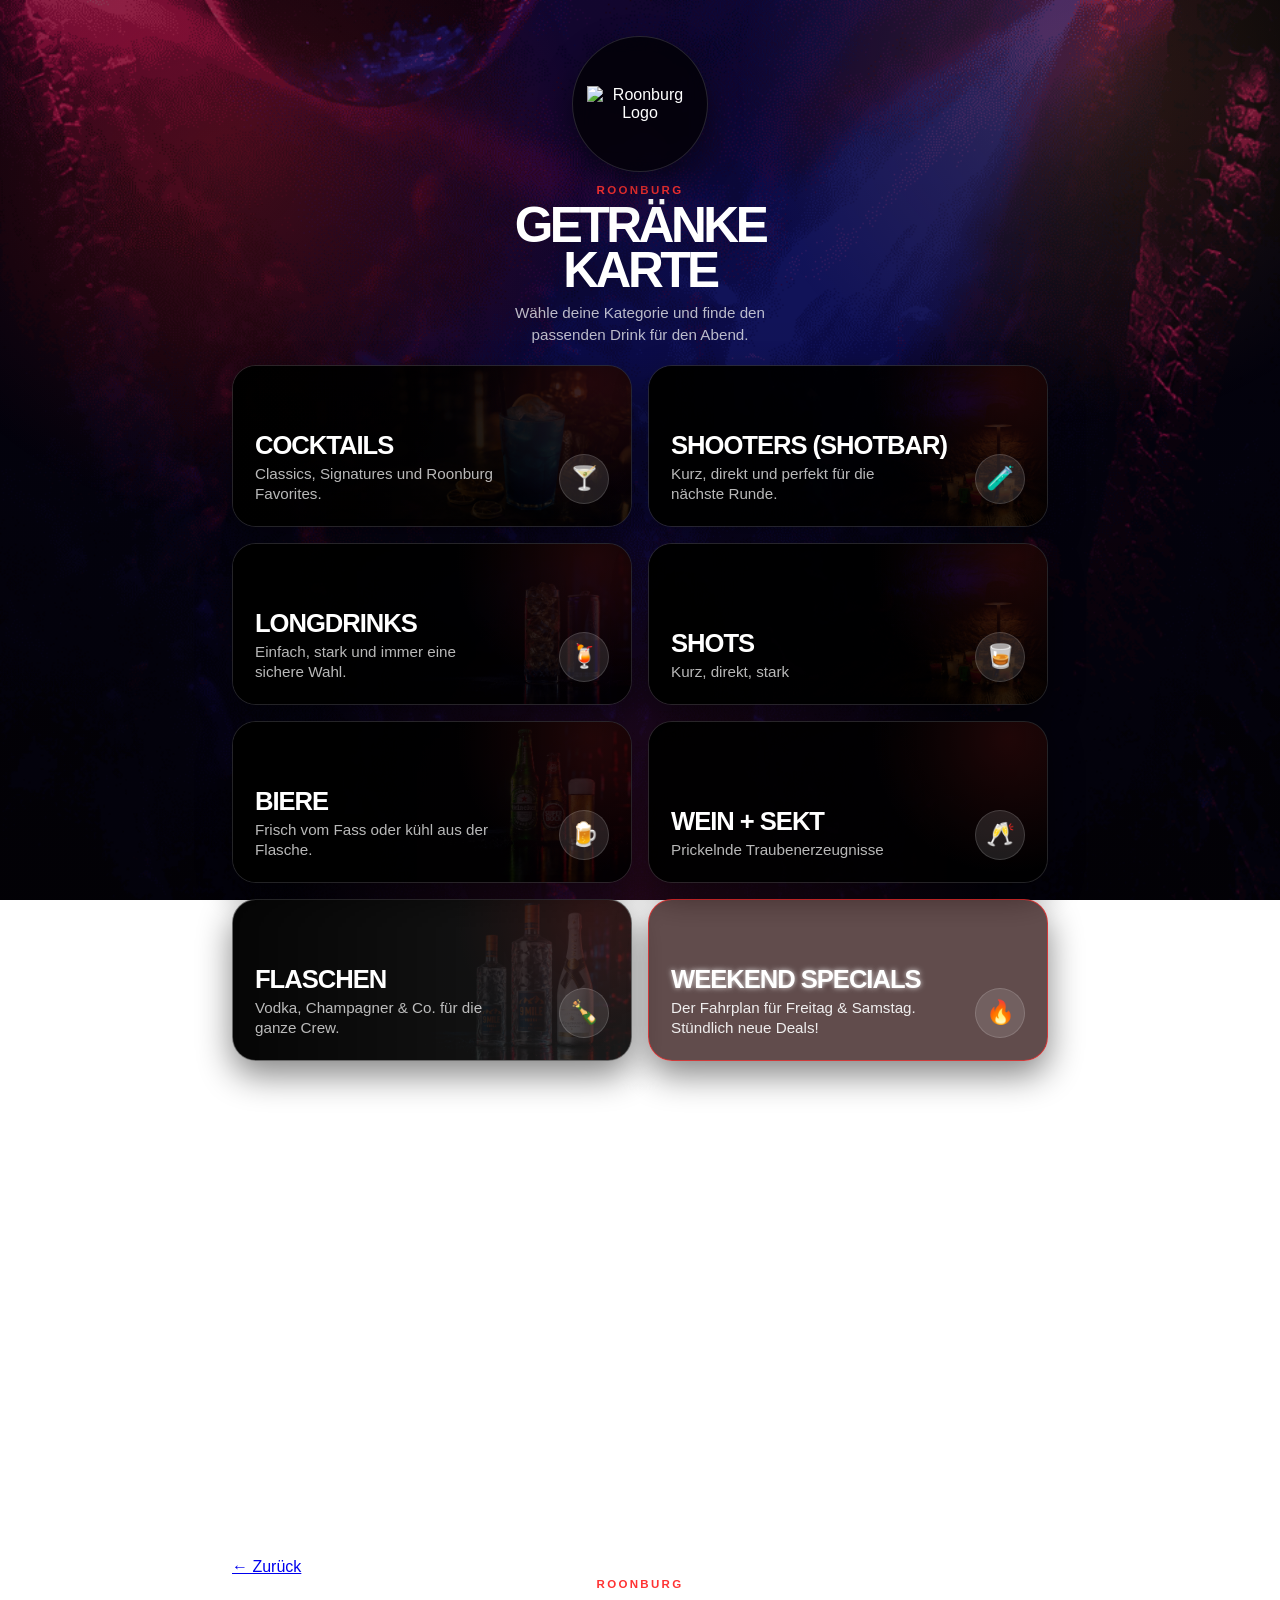
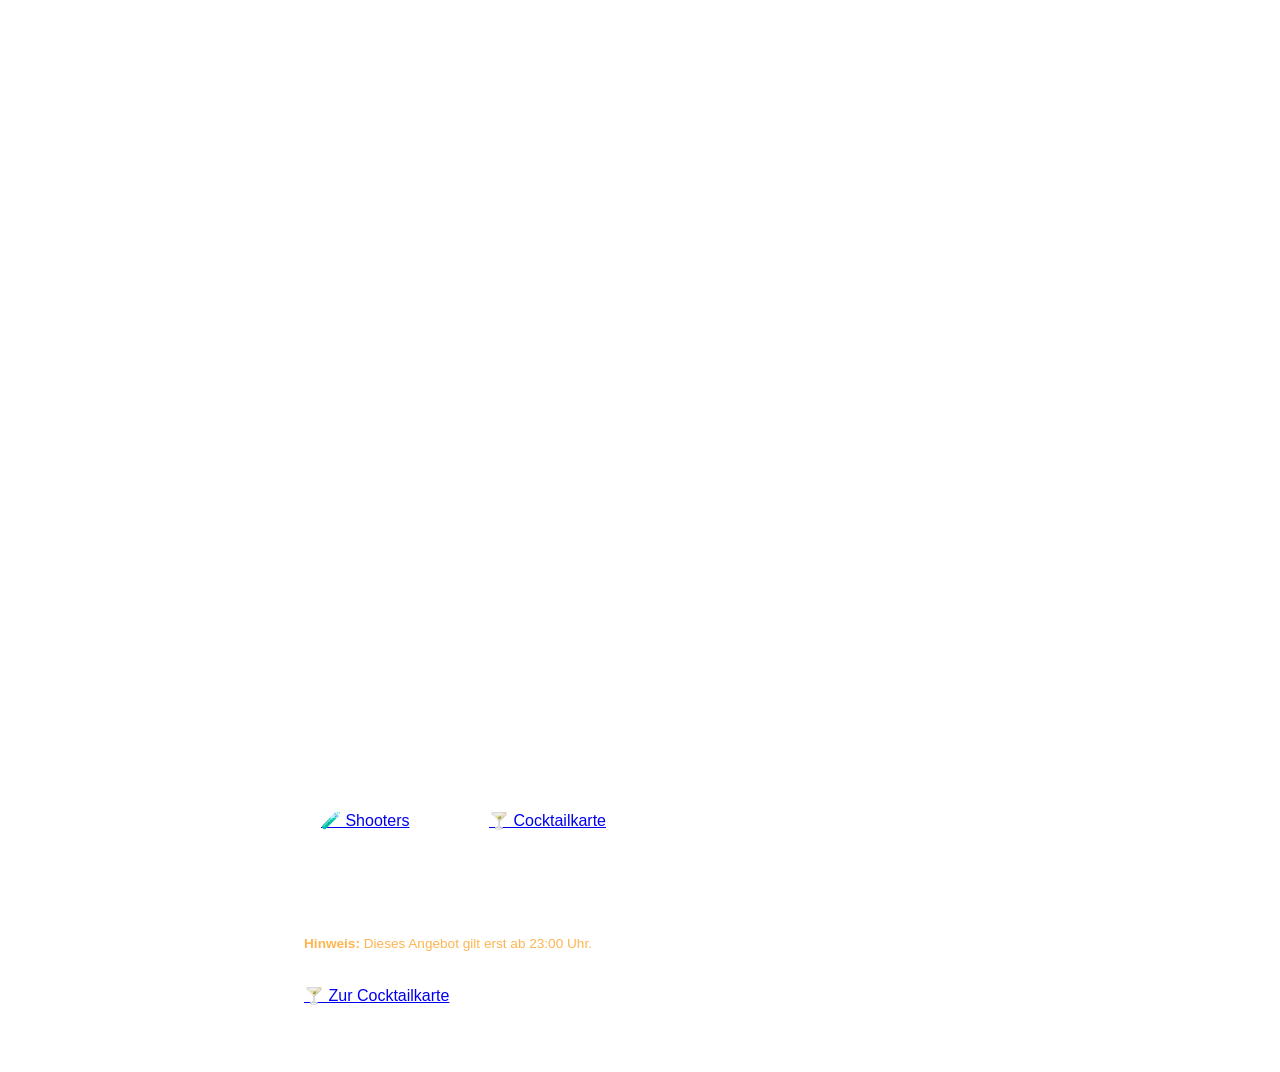
==== commit 9cbf91a4: "Update print statement from 'Hello' to 'Goodbye'" ====
--- a/index.html
+++ b/index.html
@@ -3,7 +3,8 @@
 <head>
   <meta charset="UTF-8" />
   <meta name="viewport" content="width=device-width, initial-scale=1.0" />
-  <title>Roonburg Specials</title>
+
+  <title>Roonburg Getränkekarte</title>
   <link rel="icon" type="image/png" href="logo.png">
   <link rel="apple-touch-icon" href="logo.png">
   <style>
@@ -11,67 +12,90 @@
       box-sizing: border-box;
       -webkit-tap-highlight-color: transparent;
     }
+
     :root {
-      --bg-start: #1c1c1c;
-      --bg-mid: #0a0a0a;
-      --bg-end: #141414;
-      --card: rgba(18, 18, 18, 0.78);
+      --bg: #050505;
+      --card: rgba(0, 0, 0, 0.68);
       --border: rgba(255, 255, 255, 0.14);
       --text: #ffffff;
       --muted: rgba(255, 255, 255, 0.72);
       --accent: #ff3333;
-      --accent-soft: rgba(255, 51, 51, 0.15);
+      --accent-soft: rgba(255, 51, 51, 0.28);
       --radius-xl: 24px;
       --shadow: 0 14px 34px rgba(0, 0, 0, 0.48);
     }
-    html, body {
+
+    html,
+    body {
       margin: 0;
       padding: 0;
       min-height: 100%;
       font-family: Arial, Helvetica, sans-serif;
       color: var(--text);
-      background: linear-gradient(135deg, var(--bg-start) 0%, var(--bg-mid) 50%, var(--bg-end) 100%);
-      background-attachment: fixed;
-    }
+    }
+
     body {
       position: relative;
       overflow-x: hidden;
     }
+
     body::before {
       content: "";
       position: fixed;
       inset: 0;
-      background: linear-gradient(rgba(0, 0, 0, 0.4), rgba(0, 0, 0, 0.6)), url("Clubhochkant.png");
+      background:
+        linear-gradient(
+          rgba(0, 0, 0, 0.3),
+          rgba(0, 0, 0, 0.4)
+        ),
+        url("Clubhochkant.png");
       background-size: cover;
       background-position: center;
       background-repeat: no-repeat;
       z-index: -3;
     }
+
     body::after {
       content: "";
       position: fixed;
       inset: 0;
-      background: radial-gradient(circle at 18% 18%, rgba(255, 51, 51, 0.15), transparent 28%),
-                  radial-gradient(circle at 85% 8%, rgba(255, 180, 80, 0.12), transparent 26%),
-                  radial-gradient(circle at 50% 95%, rgba(115, 41, 130, 0.15), transparent 34%);
+      background:
+        radial-gradient(circle at 18% 18%, rgba(255, 51, 51, 0.18), transparent 28%),
+        radial-gradient(circle at 85% 8%, rgba(255, 180, 80, 0.14), transparent 26%),
+        radial-gradient(circle at 50% 95%, rgba(255, 51, 120, 0.14), transparent 34%);
       z-index: -2;
       pointer-events: none;
     }
 
     /* =========================================
-       HALLOWEEN MODE CSS 
+       HALLOWEEN MODE CSS - DIE VERFLUCHUNG
        ========================================= */
+    
     @keyframes bg-pulse {
       0% { filter: brightness(1) contrast(1.2); }
       100% { filter: brightness(0.6) contrast(1.5); }
     }
+
     body.halloween-mode::before {
-      background: linear-gradient(rgba(20, 0, 0, 0.8), rgba(0, 0, 0, 0.95)), url("Halloween.png"), url("Clubhochkant.png");
+      background:
+        linear-gradient(
+          rgba(20, 0, 0, 0.8),
+          rgba(0, 0, 0, 0.95)
+        ),
+        url("Halloween.png"), url("Clubhochkant.png");
       background-size: cover;
       background-position: center;
       background-repeat: no-repeat;
       animation: bg-pulse 4s infinite alternate;
     }
+
+    body.halloween-mode::after {
+      background:
+        radial-gradient(circle at 18% 18%, rgba(255, 0, 0, 0.25), transparent 35%),
+        radial-gradient(circle at 85% 8%, rgba(138, 3, 3, 0.2), transparent 30%),
+        radial-gradient(circle at 50% 95%, rgba(255, 60, 0, 0.15), transparent 40%);
+    }
+
     .lightning-overlay {
       display: none;
       position: fixed;
@@ -80,244 +104,602 @@
       z-index: 9999;
       pointer-events: none;
     }
+    
     @keyframes storm-flash {
       0%, 92%, 96%, 100% { opacity: 0; }
       93% { opacity: 0.7; }
       94% { opacity: 0; }
       97% { opacity: 0.4; }
     }
+
     body.halloween-mode .lightning-overlay {
       display: block;
       animation: storm-flash 7s infinite;
     }
+
     @keyframes cursed-flicker {
       0%, 19%, 21%, 23%, 25%, 54%, 56%, 100% {
-        opacity: 1; text-shadow: 0 0 8px #ff0000, 0 0 20px #ff0000, 0 0 40px #8a0303; transform: scale(1) rotate(0deg);
+        opacity: 1;
+        text-shadow: 0 0 8px #ff0000, 0 0 20px #ff0000, 0 0 40px #8a0303;
+        transform: scale(1) rotate(0deg);
       }
       20%, 24%, 55% {
-        opacity: 0.3; text-shadow: none; transform: scale(0.98) rotate(-2deg);
+        opacity: 0.3;
+        text-shadow: none;
+        transform: scale(0.98) rotate(-2deg);
       }
-      85% { transform: scale(1.02) rotate(1deg); }
-    }
-    body.halloween-mode #heroHeadline {
+      85% {
+        transform: scale(1.02) rotate(1deg);
+      }
+    }
+
+    body.halloween-mode h1 {
       color: #ff3333;
       animation: cursed-flicker 4.5s infinite;
       font-family: "Courier New", Courier, monospace;
       letter-spacing: 0.05em;
-      text-transform: uppercase;
-    }
-    .halloween-section-title {
-      font-size: 1.15rem;
-      text-align: center;
-      color: #ff3333;
-      text-transform: uppercase;
-      letter-spacing: 0.05em;
-      margin: 10px 0 15px 0;
-      text-shadow: 0 0 10px rgba(255, 0, 0, 0.5);
-      animation: cursed-flicker 4s infinite;
-    }
-    .halloween-drink-card { align-items: center; margin-bottom: 15px; }
-    .halloween-shooters-card { flex-direction: column; align-items: flex-start; }
-    .h-img-large {
-      width: 75px; height: 95px; object-fit: cover; border-radius: 12px;
-      border: 1px solid rgba(255, 0, 0, 0.4); box-shadow: 0 0 15px rgba(255, 0, 0, 0.3);
-    }
-    .h-shooters-grid { display: grid; grid-template-columns: repeat(3, 1fr); gap: 10px; width: 100%; }
-    .h-shot { text-align: center; }
-    .h-shot img {
-      width: 100%; aspect-ratio: 1; object-fit: cover; border-radius: 12px;
-      border: 1px solid rgba(255, 0, 0, 0.4); box-shadow: 0 0 10px rgba(255, 0, 0, 0.2); margin-bottom: 6px;
-    }
-    .h-shot span { display: block; font-size: 0.75rem; font-weight: bold; color: #ffb450; text-transform: uppercase; }
-    .bloody-tag { background: #8a0303 !important; box-shadow: 0 0 8px rgba(255, 0, 0, 0.4); }
+    }
+
+    @keyframes eerie-float {
+      0%, 100% { transform: translateY(0); color: #ff6600; text-shadow: 0 0 10px rgba(255, 102, 0, 0.5); }
+      50% { transform: translateY(-5px); color: #ff1111; text-shadow: 0 0 25px rgba(255, 17, 17, 0.9); }
+    }
+
+    body.halloween-mode .intro {
+      animation: eerie-float 3s infinite ease-in-out;
+      font-weight: bold;
+    }
+
+    body.halloween-mode .kicker {
+      color: #8a0303;
+      text-shadow: 0 0 10px red;
+    }
+
+    body.halloween-mode .menu-card:active,
+    body.halloween-mode .menu-card.open {
+      border-color: #ff0000;
+      box-shadow: 0 0 25px rgba(255, 0, 0, 0.7);
+    }
     
     /* =========================================
-       KARNEVAL MODE CSS (Modernisiert)
+       KARNEVAL MODE CSS - DIE 5. JAHRESZEIT
        ========================================= */
-    /* Dynamischer CSS-Verlauf ersetzt das fehlende Bild */
+
     body.karneval-mode::before {
-      background: radial-gradient(circle at 50% 30%, rgba(80, 10, 20, 0.7), rgba(0, 0, 0, 0.95));
+      background:
+        linear-gradient(
+          rgba(0, 0, 0, 0.15),
+          rgba(0, 0, 0, 0.55)
+        ),
+        url("Karneval.webp");
       background-size: cover;
       background-position: center;
       background-repeat: no-repeat;
     }
+
+    @keyframes carnival-colors {
+      0% { filter: hue-rotate(0deg); }
+      100% { filter: hue-rotate(360deg); }
+    }
+
+    body.karneval-mode::after {
+      background:
+        radial-gradient(circle at 20% 20%, rgba(255, 0, 0, 0.35), transparent 45%),
+        radial-gradient(circle at 80% 10%, rgba(255, 234, 0, 0.35), transparent 45%),
+        radial-gradient(circle at 50% 90%, rgba(51, 153, 255, 0.35), transparent 50%);
+      animation: carnival-colors 8s infinite linear;
+      z-index: -2;
+    }
+
+    @keyframes jeck-bounce {
+      0%, 100% { transform: translateY(0) rotate(-2deg); color: #ff3333; }
+      33% { transform: translateY(-4px) rotate(2deg); color: #ffea00; }
+      66% { transform: translateY(0) rotate(-1deg); color: #ffffff; }
+    }
+
+    body.karneval-mode h1 {
+      animation: jeck-bounce 2s infinite ease-in-out;
+      text-shadow: 0 0 15px rgba(255, 255, 255, 0.4);
+    }
+
+    body.karneval-mode .kicker {
+      color: #ffea00;
+      font-size: 0.85rem;
+      text-shadow: 0 0 8px rgba(255, 234, 0, 0.7);
+    }
     
-    .karneval-confetti {
-      display: none;
-      position: fixed;
-      inset: 0;
-      pointer-events: none;
-      z-index: -1;
-      background-image:
-        radial-gradient(circle at 15% 20%, #E40303 6px, transparent 7px),
-        radial-gradient(circle at 35% 70%, #FFED00 8px, transparent 9px),
-        radial-gradient(circle at 65% 30%, #008026 5px, transparent 6px),
-        radial-gradient(circle at 85% 80%, #24408E 7px, transparent 8px),
-        radial-gradient(circle at 50% 15%, #732982 6px, transparent 7px),
-        radial-gradient(circle at 20% 85%, #FF8C00 9px, transparent 10px),
-        radial-gradient(circle at 75% 65%, #E40303 5px, transparent 6px);
-      background-size: 120px 120px;
-      animation: confetti-fall 4s linear infinite;
-      opacity: 0.95;
-    }
-    @keyframes confetti-fall {
-      0% { background-position: 0 -120px; }
-      100% { background-position: 0 100vh; }
-    }
-    body.karneval-mode .karneval-confetti {
-      display: block;
-    }
-    body.karneval-mode #heroHeadline {
-      color: #FFED00;
-      text-shadow: 0 0 15px rgba(255, 237, 0, 0.6);
-    }
-    body.karneval-mode .kicker {
-      color: #E40303;
-      text-shadow: 0 0 8px rgba(228, 3, 3, 0.5);
-    }
-
-    /* NEUES KARTEN DESIGN FÜR KARNEVAL (angelehnt an Vorlage) */
-    .karneval-card {
-      flex-direction: column;
-      align-items: flex-start;
-      border: 1px solid #FFED00 !important;
-      box-shadow: 0 0 20px rgba(255, 237, 0, 0.25), inset 0 0 10px rgba(255, 237, 0, 0.05) !important;
-      background: rgba(20, 10, 10, 0.92) !important;
-      padding: 24px;
-      animation: none !important; /* Stoppt das Standard-Pulsen für mehr Eleganz */
-      position: relative;
-    }
-    
-    /* Regenbogen-Linie an der linken Seite */
-    .karneval-card::before {
-      content: "";
-      position: absolute;
-      left: 0;
-      top: 0;
-      bottom: 0;
-      width: 8px !important;
-      background: linear-gradient(to bottom, #E40303, #FFED00, #008026, #24408E) !important;
-      box-shadow: 2px 0 10px rgba(255, 255, 255, 0.2) !important;
-    }
-
-    /* Banner Container (Rot & Orange) */
-    .k-banners {
-      width: 100%;
-      display: flex;
-      flex-direction: column;
-      gap: 8px;
-      margin-bottom: 24px;
-    }
-
-    .k-banner {
-      width: 100%;
-      text-align: center;
-      padding: 8px;
-      border-radius: 6px;
-      font-weight: 800;
-      font-size: 0.9rem;
-      color: #fff;
-      box-shadow: 0 4px 10px rgba(0,0,0,0.5);
-    }
-
-    .k-banner.red {
-      background: #E40303;
-      border: 1px solid #ff4d4d;
-    }
-
-    .k-banner.orange {
-      background: #FF8C00;
-      border: 1px solid #ffaa33;
-    }
-
-    /* Titel und Preis (Linksbündig) */
-    .k-header {
-      display: flex;
-      flex-direction: column;
-      align-items: flex-start;
-      gap: 12px;
-      margin-bottom: 24px;
-    }
-
-    .k-title {
-      color: #FFED00;
-      font-size: 1.6rem;
-      font-weight: 900;
-      margin: 0;
-      letter-spacing: 0.05em;
-      text-transform: uppercase;
-      text-shadow: 0 2px 5px rgba(0,0,0,0.8);
-    }
-
-    .k-price {
-      background: #008026;
-      color: #fff;
-      font-weight: 900;
-      font-size: 1rem;
-      padding: 6px 14px;
-      border-radius: 6px;
-      box-shadow: 0 4px 10px rgba(0, 0, 0, 0.5);
-    }
-
-    /* Drinks (Zentriert) */
-    .k-drinks {
-      width: 100%;
-      display: flex;
-      flex-direction: column;
-      gap: 12px;
-      align-items: center;
-    }
-
-    .k-drinks span {
-      color: #fff;
-      font-size: 1.15rem;
+    body.karneval-mode .intro {
+      color: #ffffff;
       font-weight: bold;
-      text-shadow: 0 2px 4px rgba(0,0,0,0.8);
-    }
-
-    /* Zweite Kachel: Bitte Karnevalspreise beachten */
-    .karneval-card-small {
-      flex-direction: column;
-      align-items: center;
-      text-align: center;
-      border: 1px solid #E40303 !important;
-      box-shadow: 0 0 15px rgba(228, 3, 3, 0.3) !important;
-      background: rgba(20, 10, 10, 0.95) !important;
-      padding: 18px;
-      margin-top: 15px;
-      animation: none !important;
-    }
-    
-    .karneval-card-small::before {
-      background: #E40303 !important;
-      box-shadow: 0 0 10px #E40303 !important;
-    }
-
-    .karneval-alert {
-      color: #FFED00;
-      margin: 0;
-      font-size: 1.15rem;
-      font-weight: 800;
-      text-transform: uppercase;
-      text-shadow: 0 2px 5px rgba(0,0,0,0.8);
+      text-shadow: 0 2px 4px rgba(0, 0, 0, 0.8);
+    }
+
+    /* Bunte Karten-Hover-Effekte */
+    @keyframes carnival-border {
+      0% { border-color: #ff3333; box-shadow: 0 0 15px rgba(255,51,51,0.6); }
+      33% { border-color: #ffea00; box-shadow: 0 0 15px rgba(255,234,0,0.6); }
+      66% { border-color: #3399ff; box-shadow: 0 0 15px rgba(51,153,255,0.6); }
+      100% { border-color: #ff3333; box-shadow: 0 0 15px rgba(255,51,51,0.6); }
+    }
+
+    body.karneval-mode .menu-card:active,
+    body.karneval-mode .menu-card.open {
+      animation: carnival-border 1.5s infinite;
     }
 
     /* =========================================
-       LAYOUT / STANDARD CSS
+       ENDE KARNEVAL MODE CSS
        ========================================= */
+
     .page {
       width: 100%;
       max-width: 480px;
       min-height: 100svh;
       margin: 0 auto;
-      padding: 14px 14px 40px;
+      padding: 14px 14px 20px;
       display: flex;
       flex-direction: column;
     }
-    .header-nav { margin-bottom: 20px; }
-    .back-btn {
-      display: inline-flex; align-items: center; color: var(--muted); text-decoration: none; font-size: 0.85rem; font-weight: bold;
-      text-transform: uppercase; letter-spacing: 0.1em; background: rgba(255,255,255,0.1); padding: 8px 16px; border-radius: 999px;
+
+    .hero {
+      text-align: center;
+      padding-top: 2px;
+      margin-bottom: 8px;
+    }
+
+    .logo-wrap {
+      display: flex;
+      justify-content: center;
+      margin-bottom: 12px;
+    }
+
+    .logo-mark {
+      width: 118px;
+      height: 118px;
+      border-radius: 999px;
+      display: grid;
+      place-items: center;
+      background: rgba(0, 0, 0, 0.72);
+      border: 1px solid var(--border);
+      box-shadow: var(--shadow);
+      padding: 12px;
+      backdrop-filter: blur(10px);
+    }
+
+    .logo-mark img {
+      width: 100%;
+      height: auto;
+      display: block;
+    }
+
+    .kicker {
+      margin: 0 0 7px;
+      font-size: 0.72rem;
+      letter-spacing: 0.2em;
+      text-transform: uppercase;
+      color: var(--accent);
+      font-weight: 800;
+      transition: color 0.3s ease;
+    }
+
+    h1 {
+      margin: 0;
+      font-size: clamp(2.15rem, 12vw, 3.1rem);
+      line-height: 0.9;
+      text-transform: uppercase;
+      letter-spacing: -0.07em;
+    }
+
+    .intro {
+      margin: 10px auto 0;
+      max-width: 320px;
+      color: var(--muted);
+      font-size: 0.95rem;
+      line-height: 1.4;
+    }
+
+    .menu-grid {
+      display: grid;
+      gap: 12px;
+      margin-top: 0;
+      margin-bottom: 0;
+    }
+
+    .menu-card {
+      position: relative;
+      display: block;
+      text-decoration: none;
+      color: var(--text);
+      border-radius: var(--radius-xl);
+      overflow: hidden;
+      min-height: 104px;
+      border: 1px solid var(--border);
+      background: var(--card);
+      box-shadow: var(--shadow);
+      isolation: isolate;
+      touch-action: manipulation;
+      cursor: pointer;
+      transition: all 0.2s ease;
+    }
+
+    .menu-card:active {
+      transform: scale(0.985);
+      border-color: rgba(255, 51, 51, 0.75);
+    }
+
+    .menu-card::before {
+      content: "";
+      position: absolute;
+      inset: 0;
+      background-size: cover;
+      background-position: center;
+      opacity: 0.36;
+      z-index: -2;
+    }
+
+    .menu-card::after {
+      content: "";
+      position: absolute;
+      inset: 0;
+      background:
+        linear-gradient(
+          90deg,
+          rgba(0, 0, 0, 0.9),
+          rgba(0, 0, 0, 0.52)
+        ),
+        radial-gradient(circle at 90% 10%, var(--accent-soft), transparent 35%);
+      z-index: -1;
+    }
+
+    .menu-card-content {
+      min-height: 104px;
+      padding: 17px 18px;
+      display: flex;
+      align-items: center;
+      justify-content: space-between;
+      gap: 14px;
+      position: relative;
+      z-index: 2;
+    }
+
+    .menu-card h2 {
+      margin: 0 0 5px;
+      font-size: 1.35rem;
+      line-height: 1;
+      text-transform: uppercase;
+      letter-spacing: -0.04em;
+    }
+
+    .menu-card p {
+      margin: 0;
+      color: var(--muted);
+      font-size: 0.86rem;
+      line-height: 1.32;
+      max-width: 250px;
+    }
+
+    .icon {
+      flex: 0 0 auto;
+      width: 43px;
+      height: 43px;
+      border-radius: 999px;
+      display: grid;
+      place-items: center;
+      background: rgba(255, 255, 255, 0.11);
+      border: 1px solid rgba(255, 255, 255, 0.15);
+      font-size: 1.25rem;
+    }
+
+    /* Dropdown Styling für Wein + Sekt */
+    .dropdown-content {
+      max-height: 0;
+      overflow: hidden;
+      transition: max-height 0.3s ease-out, padding 0.3s ease-out, opacity 0.3s ease-out;
+      padding: 0 18px;
+      opacity: 0;
+      background: rgba(0, 0, 0, 0.4);
+      position: relative;
+      z-index: 2;
+    }
+
+    .menu-card.open .dropdown-content {
+      max-height: 150px;
+      padding: 0 18px 18px 18px;
+      opacity: 1;
+    }
+
+    .dropdown-item {
+      display: flex;
+      justify-content: space-between;
+      align-items: center;
+      padding: 10px 0;
+      font-size: 0.95rem;
+      color: #fff;
+    }
+
+    .dropdown-item:not(:last-child) {
+      border-bottom: 1px dashed rgba(255, 255, 255, 0.15);
+    }
+
+    .item-name {
+      font-weight: bold;
+    }
+
+    .item-price {
+      font-weight: 900;
+      color: var(--accent);
+    }
+
+    .cocktails::before { background-image: url("Cocktailtaste.png"); }
+    .shots::before { background-image: url("shottaste.png"); }
+    .longdrinks::before { background-image: url("VodkaE .png"); }
+    .biere::before { background-image: url("Bier.webp"); }
+    .flaschen::before { background-image: url("Flaschen.webp"); }
+
+    .footer-note {
+      margin: 18px 0 0;
+      text-align: center;
+      color: rgba(255, 255, 255, 0.46);
+      font-size: 0.72rem;
+      line-height: 1.35;
+    }
+
+    @media (max-height: 700px) {
+      .page { padding-top: 10px; padding-bottom: 14px; }
+      .hero { margin-bottom: 8px; }
+      .logo-mark { width: 92px; height: 92px; padding: 10px; }
+      .logo-wrap { margin-bottom: 8px; }
+      h1 { font-size: 2rem; }
+      .intro { display: none; }
+      .menu-card, .menu-card-content { min-height: 92px; }
+      .menu-card-content { padding: 14px 16px; }
+      .footer-note { margin-top: 12px; }
+    }
+
+    @media (min-width: 700px) {
+      .page { max-width: 860px; padding: 34px 22px; }
+      .hero { margin-bottom: 20px; }
+      .logo-mark { width: 136px; height: 136px; padding: 14px; }
+      .menu-grid { grid-template-columns: repeat(2, 1fr); gap: 16px; }
+      .menu-card, .menu-card-content { min-height: 160px; }
+      .menu-card-content { align-items: flex-end; padding: 22px; }
+      .menu-card h2 { font-size: 1.6rem; }
+      .menu-card p { font-size: 0.95rem; }
+      .icon { width: 50px; height: 50px; font-size: 1.45rem; }
+    }
+
+    /* --- CSS für den leuchtenden & schimmernden Weekend Specials Button --- */
+    .specials {
+      position: relative;
+      overflow: hidden;
+      border-color: rgba(255, 51, 51, 0.7);
+      background: rgba(30, 0, 0, 0.7);
+      animation: pulse-glow 3s infinite;
+    }
+
+    @keyframes pulse-glow {
+      0% { box-shadow: 0 0 10px rgba(255, 51, 51, 0.4); }
+      50% { box-shadow: 0 0 20px rgba(255, 51, 51, 0.8), 0 0 40px rgba(255, 51, 51, 0.4); }
+      100% { box-shadow: 0 0 10px rgba(255, 51, 51, 0.4); }
+    }
+
+    .specials::after {
+      content: "";
+      position: absolute;
+      top: 0;
+      left: -150%;
+      width: 100%;
+      height: 100%;
+      background: linear-gradient(
+        90deg,
+        transparent,
+        rgba(255, 255, 255, 0.4) 15%,
+        rgba(255, 51, 51, 0.5) 30%,
+        transparent
+      );
+      transform: skewX(-20deg);
+      z-index: 1;
+      animation: shine-sweep 5s infinite;
+    }
+
+    @keyframes shine-sweep {
+      0% { left: -150%; }
+      20% { left: 150%; }
+      100% { left: 150%; }
+    }
+
+    .specials .menu-card-content {
+      position: relative;
+      z-index: 2;
+    }
+
+    .specials h2 {
+      color: #fff;
+      text-shadow: 0 0 5px rgba(255, 255, 255, 0.8);
+    }
+
+    .specials p {
+      color: rgba(255, 255, 255, 0.9);
+    }
+
+    .specials:hover {
+      animation: pulse-glow-hover 1.5s infinite;
+      border-color: rgba(255, 51, 51, 1);
+    }
+
+    @keyframes pulse-glow-hover {
+      0% { box-shadow: 0 0 20px rgba(255, 51, 51, 0.8), 0 0 40px rgba(255, 51, 51, 0.4); }
+      50% { box-shadow: 0 0 30px rgba(255, 51, 51, 1), 0 0 60px rgba(255, 51, 51, 0.6); }
+      100% { box-shadow: 0 0 20px rgba(255, 51, 51, 0.8), 0 0 40px rgba(255, 51, 51, 0.4); }
+    }
+  </style>
+</head>
+
+<body>
+  <!-- Gewitter-Overlay für den Halloween Modus -->
+  <div class="lightning-overlay"></div>
+
+  <main class="page">
+    <section class="hero">
+      <div class="logo-wrap">
+        <div class="logo-mark">
+          <img
+            src="https://roonburg.de/media/default/assets/config/roonburg/images/roonburg-logo.png"
+            alt="Roonburg Logo"
+          />
+        </div>
+      </div>
+
+      <p class="kicker" id="mainKicker">Roonburg</p>
+      <h1 id="mainHeadline">Getränke<br>karte</h1>
+      <p class="intro" id="mainIntro">
+        Wähle deine Kategorie und finde den passenden Drink für den Abend.
+      </p>
+    </section>
+
+    <section class="menu-grid" aria-label="Getränkekategorien">
+      <a class="menu-card cocktails" href="https://www.roonburg-cocktails.de/">
+        <div class="menu-card-content">
+          <div>
+            <h2>Cocktails</h2>
+            <p>Classics, Signatures und Roonburg Favorites.</p>
+          </div>
+          <div class="icon">🍸</div>
+        </div>
+      </a>
+
+      <a class="menu-card shots" href="shooters.html">
+        <div class="menu-card-content">
+          <div>
+            <h2>Shooters (Shotbar)</h2>
+            <p>Kurz, direkt und perfekt für die nächste Runde.</p>
+          </div>
+          <div class="icon">🧪</div>
+        </div>
+      </a>
+
+      <a class="menu-card longdrinks" href="longdrinks.html">
+        <div class="menu-card-content">
+          <div>
+            <h2>Longdrinks</h2>
+            <p>Einfach, stark und immer eine sichere Wahl.</p>
+          </div>
+          <div class="icon">🍹</div>
+        </div>
+      </a>
+
+      <a class="menu-card shots" href="shots.html">
+        <div class="menu-card-content">
+          <div>
+            <h2>Shots</h2>
+            <p>Kurz, direkt, stark</p>
+          </div>
+          <div class="icon">🥃</div>
+        </div>
+      </a>
+
+      <a class="menu-card biere" href="bier.html">
+        <div class="menu-card-content">
+          <div>
+            <h2>Biere</h2>
+            <p>Frisch vom Fass oder kühl aus der Flasche.</p>
+          </div>
+          <div class="icon">🍺</div>
+        </div>
+      </a>
+
+      <div class="menu-card wein-sekt" id="weinSektToggle" tabindex="0" role="button" aria-expanded="false">
+        <div class="menu-card-content">
+          <div>
+            <h2>Wein + Sekt</h2>
+            <p>Prickelnde Traubenerzeugnisse</p>
+          </div>
+          <div class="icon">🥂</div>
+        </div>
+        <div class="dropdown-content">
+          <div class="dropdown-item">
+            <span class="item-name">Weißwein Cuvée</span>
+            <span class="item-price">4,00 €</span>
+          </div>
+          <div class="dropdown-item">
+            <span class="item-name">Glas Sekt</span>
+            <span class="item-price">4,00 €</span>
+          </div>
+        </div>
+      </div>
+
+      <a class="menu-card flaschen" href="flaschen.html">
+        <div class="menu-card-content">
+          <div>
+            <h2>Flaschen</h2>
+            <p>Vodka, Champagner & Co. für die ganze Crew.</p>
+          </div>
+          <div class="icon">🍾</div>
+        </div>
+      </a>
+
+      <a class="menu-card specials" href="specials.html">
+        <div class="menu-card-content">
+          <div>
+            <h2>Weekend Specials</h2>
+            <p>Der Fahrplan für Freitag & Samstag. Stündlich neue Deals!</p>
+          </div>
+          <div class="icon">🔥</div>
+        </div>
+      </a>
+    </section>
+
+    <p class="footer-note">
+      Roonburg Köln · Bitte verantwortungsvoll genießen
+    </p>
+  </main>
+
+  <script>
+    document.addEventListener("DOMContentLoaded", () => {
+      
+      // --- EVENT WEICHEN (Halloween & Karneval) ---
+      const testDate = new Date(); 
+      const month = testDate.getMonth(); // 0-basiert: 9 = Okt, 10 = Nov
+      const day = testDate.getDate();
+      
+      const isHalloween = month === 9 && (day === 30 || day === 31);
+      // Karneval greift im November (10) bis einschließlich 12.11.
+      const isKarneval = month === 10 && day <= 12; 
+      
+      const kickerEl = document.getElementById("mainKicker");
+      const headlineEl = document.getElementById("mainHeadline");
+      const introEl = document.getElementById("mainIntro");
+
+      if (isKarneval) {
+        document.body.classList.add("karneval-mode");
+        
+        if (kickerEl) kickerEl.innerText = "Kölle Alaaf!";
+        if (headlineEl) headlineEl.innerHTML = "Karnevals<br>karte";
+        if (introEl) introEl.innerHTML = "Feiert mit uns die fünfte Jahreszeit! Bunt, laut und lecker.";
+        
+      } else if (isHalloween) {
+        document.body.classList.add("halloween-mode");
+        
+        if (kickerEl) kickerEl.innerText = "Happy Halloween";
+        if (headlineEl) headlineEl.innerHTML = "Blut &<br>Getränke";
+        if (introEl) introEl.innerHTML = "Wähle dein Gift für diese verfluchte Nacht...";
+      }
+
+      // --- NORMALE LOGIK FÜR DAS DROPDOWN ---
+      const weinSektBtn = document.getElementById("weinSektToggle");
+      if(weinSektBtn) {
+        weinSektBtn.addEventListener("click", () => {
+          weinSektBtn.classList.toggle("open");
+          
+          // ARIA Status für Barrierefreiheit updaten
+          const isOpen = weinSektBtn.classList.contains("open");
+          weinSektBtn.setAttribute("aria-expanded", isOpen);
+        });
+      }
+    });
+  </script>
+</body>
+</html>spacing: 0.1em; background: rgba(255,255,255,0.1); padding: 8px 16px; border-radius: 999px;
       border: 1px solid var(--border);
     }
     .back-btn:hover { background: rgba(255,255,255,0.2); color: #fff; }
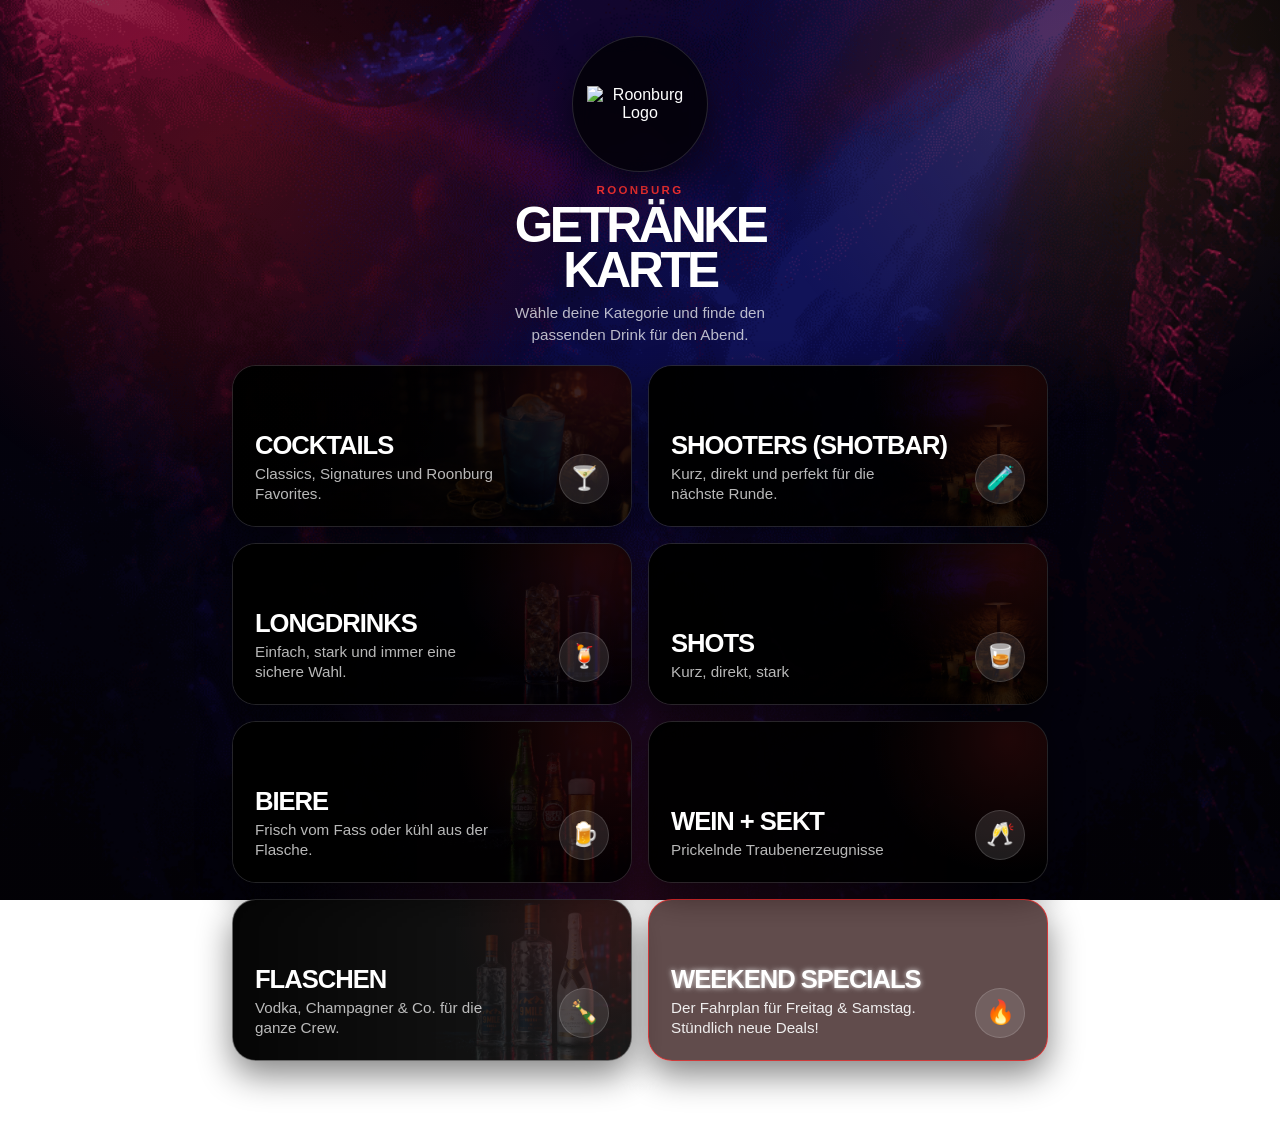
==== commit 25f34649: "Update fmt.Println message from 'Hello' to 'Goodbye'" ====
--- a/index.html
+++ b/index.html
@@ -699,440 +699,4 @@
     });
   </script>
 </body>
-</html>spacing: 0.1em; background: rgba(255,255,255,0.1); padding: 8px 16px; border-radius: 999px;
-      border: 1px solid var(--border);
-    }
-    .back-btn:hover { background: rgba(255,255,255,0.2); color: #fff; }
-    .hero { text-align: center; margin-bottom: 24px; }
-    .kicker {
-      margin: 0 0 7px; font-size: 0.8rem; letter-spacing: 0.2em; text-transform: uppercase; color: var(--accent); font-weight: 800; transition: color 0.3s ease;
-    }
-    h1 { margin: 0; font-size: clamp(2rem, 10vw, 2.8rem); line-height: 1; text-transform: uppercase; letter-spacing: -0.05em; }
-    .intro { margin: 12px auto 0; max-width: 320px; color: var(--muted); font-size: 0.95rem; line-height: 1.4; }
-    .timeline { display: flex; flex-direction: column; gap: 12px; }
-    
-    .special-card {
-      position: relative; background: var(--card); border: 1px solid var(--border); border-radius: var(--radius-xl); padding: 20px;
-      box-shadow: var(--shadow); display: flex; align-items: flex-start; justify-content: space-between; gap: 15px; transition: 0.3s ease; overflow: hidden;
-    }
-
-    /* PRIDE-FARBEN AUF DIE EINZELNEN KÄSTCHEN VERTEILT */
-    .time-badge {
-      flex: 0 0 88px;
-      text-align: center;
-      font-weight: 800;
-      font-size: 0.8rem;
-      line-height: 1.3;
-      color: #fff;
-      padding: 10px 6px;
-      border-radius: 14px;
-      border: 1px solid rgba(255, 255, 255, 0.3);
-      box-shadow: 0 4px 14px rgba(0, 0, 0, 0.5);
-      text-shadow: 0 1px 3px rgba(0, 0, 0, 0.8);
-      margin-top: 2px;
-    }
-
-    #card-monday .time-badge { background: linear-gradient(135deg, #E40303, #b80000); }
-    #card-tuesday .time-badge { background: linear-gradient(135deg, #FF8C00, #FFED00); color: #111; text-shadow: 0 1px 2px rgba(255, 255, 255, 0.5); border-color: rgba(255, 237, 0, 0.6); }
-    #card-friday .time-badge { background: linear-gradient(135deg, #008026, #00b336); }
-    #card-saturday-hh .time-badge { background: linear-gradient(135deg, #24408E, #3b60c4); }
-    #card-saturday-cocktail .time-badge { background: linear-gradient(135deg, #732982, #9c3ab0); }
-
-    /* AKTIVES SPECIAL HERVORHEBUNG */
-    @keyframes card-pulse {
-      0% { box-shadow: 0 0 25px rgba(255, 51, 51, 0.35), inset 0 0 12px rgba(255, 51, 51, 0.2); border-color: rgba(255, 51, 51, 0.7); }
-      50% { box-shadow: 0 0 45px rgba(255, 51, 51, 0.85), inset 0 0 22px rgba(255, 51, 51, 0.45); border-color: rgba(255, 51, 51, 1); }
-      100% { box-shadow: 0 0 25px rgba(255, 51, 51, 0.35), inset 0 0 12px rgba(255, 51, 51, 0.2); border-color: rgba(255, 51, 51, 0.7); }
-    }
-
-    .special-card.active {
-      background: rgba(36, 12, 12, 0.92) !important;
-      transform: scale(1.03);
-      animation: card-pulse 2s infinite;
-      border: 2px solid var(--accent);
-      z-index: 10;
-    }
-
-    .special-card.active::before {
-      content: ""; position: absolute; left: 0; top: 0; bottom: 0; width: 8px; background: var(--accent); box-shadow: 0 0 12px var(--accent);
-    }
-
-    .special-content { flex: 1; }
-    .special-title { margin: 0 0 4px; font-size: 1.2rem; font-weight: 800; text-transform: uppercase; letter-spacing: 0.05em; color: #fff; }
-    .special-desc { margin: 0 0 10px 0; font-size: 0.9rem; color: var(--muted); line-height: 1.4; }
-    .drinks-list { margin: 0 0 12px 16px; padding: 0; font-size: 0.85rem; color: var(--text); line-height: 1.5; font-weight: bold; }
-    .drinks-list li { margin-bottom: 4px; }
-    .tags-container { display: flex; flex-wrap: wrap; gap: 8px; }
-    .price-tag { display: inline-block; font-weight: bold; color: #fff; background: var(--accent); padding: 4px 10px; border-radius: 6px; font-size: 0.85rem; }
-    
-    .cocktail-btn {
-      display: block; margin-top: 14px; padding: 10px 14px; background: rgba(255, 255, 255, 0.08); color: #fff; border: 1px solid rgba(255, 255, 255, 0.2);
-      border-radius: 8px; text-decoration: none; font-size: 0.85rem; font-weight: bold; text-transform: uppercase; letter-spacing: 0.05em;
-      text-align: center; transition: 0.3s ease;
-    }
-    .cocktail-btn:hover { background: rgba(255, 255, 255, 0.15); border-color: #fff; }
-    .footer-note { margin: 30px 0 0; text-align: center; color: rgba(255, 255, 255, 0.46); font-size: 0.75rem; line-height: 1.35; }
-  </style>
-</head>
-<body>
-  <!-- Gewitter-Overlay (Halloween) -->
-  <div class="lightning-overlay"></div>
-  
-  <!-- Konfetti-Overlay (Karneval) -->
-  <div class="karneval-confetti"></div>
-
-  <main class="page">
-    <nav class="header-nav">
-      <a href="index.html" class="back-btn">← Zurück</a>
-    </nav>
-
-    <section class="hero">
-      <p class="kicker" id="heroKicker">Roonburg</p>
-      <h1 id="heroHeadline">Weekly<br>Specials</h1>
-      <p class="intro" id="heroIntro">
-        Unsere aktuellen Specials im Überblick.
-      </p>
-    </section>
-
-    <!-- NORMALE SPECIALS -->
-    <section class="timeline" id="specialTimeline">
-      <!-- 1. MONTAG -->
-      <div class="special-card" id="card-monday">
-        <div class="time-badge" id="badge-mo">Jeden<br>Montag</div>
-        <div class="special-content">
-          <h2 class="special-title">Half Price Monday</h2>
-          <p class="special-desc">Alles zum halben Preis! All Night Long.</p>
-          <div class="tags-container">
-            <span class="price-tag">-50% auf alles</span>
-          </div>
-        </div>
-      </div>
-
-      <!-- 2. DIENSTAG -->
-      <div class="special-card" id="card-tuesday">
-        <div class="time-badge" id="badge-tu">Jeden<br>Dienstag</div>
-        <div class="special-content">
-          <h2 class="special-title">Studenten Deals</h2>
-          <p class="special-desc">Günstige Drinks für die beste Partynacht der Woche.</p>
-          <ul class="drinks-list">
-            <li>Freibier <br><span style="color:var(--muted); font-size:0.8rem; font-weight:normal;">(21:00 bis 23:00 Uhr)</span></li>
-            <li>Kölsch <br><span style="color:var(--muted); font-size:0.8rem; font-weight:normal;">(ab 23:00 Uhr)</span></li>
-            <li>Longdrinks <br><span style="color:var(--muted); font-size:0.8rem; font-weight:normal;">(All Night Long)</span></li>
-          </ul>
-          <div class="tags-container">
-            <span class="price-tag">Freibier (21-23 Uhr)</span>
-            <span class="price-tag">Kölsch 1,50€</span>
-            <span class="price-tag">Longdrinks 4,50€</span>
-          </div>
-        </div>
-      </div>
-
-      <!-- 3. FREITAG -->
-      <div class="special-card" id="card-friday">
-        <div class="time-badge" id="badge-fr">Jeden<br>Freitag</div>
-        <div class="special-content">
-          <h2 class="special-title">Spritz Night & Red Bull</h2>
-          <p class="special-desc">Dein prickelnder Start ins Wochenende.</p>
-          <ul class="drinks-list">
-            <li>Aperol Spritz, Lillet Wildberry, Sarti Lemon Spritz <br><span style="color:var(--muted); font-size:0.8rem; font-weight:normal;">(All Night Long)</span></li>
-            <li>Red Bull Longdrinks <br><span style="color:var(--muted); font-size:0.8rem; font-weight:normal;">(Nur bis 23 Uhr)</span></li>
-          </ul>
-          <div class="tags-container">
-            <span class="price-tag">Spritz 5,00€</span>
-            <span class="price-tag">Red Bull Longdrinks 5,00€</span>
-          </div>
-        </div>
-      </div>
-
-      <!-- 4. SAMSTAG (Happy Hour) -->
-      <div class="special-card" id="card-saturday-hh">
-        <div class="time-badge" id="badge-sa-hh">Samstag<br>21:00–22:30</div>
-        <div class="special-content">
-          <h2 class="special-title">Happy Hour -50%</h2>
-          <p class="special-desc">Alle Cocktails und Shooters zum halben Preis.</p>
-          <div style="display: flex; gap: 8px; flex-wrap: wrap;">
-            <a href="https://roonburg-drinks.club/shooters.html" class="cocktail-btn" style="flex: 1; min-width: 120px;" target="_blank">🧪 Shooters</a>
-            <a href="https://www.roonburg-cocktails.de/" class="cocktail-btn" style="flex: 1; min-width: 120px;" target="_blank">🍸 Cocktailkarte</a>
-          </div>
-        </div>
-      </div>
-
-      <!-- 5. SAMSTAG (Cocktail des Abends) -->
-      <div class="special-card" id="card-saturday-cocktail">
-        <div class="time-badge" id="badge-sa-cot">Samstag<br>Ab 23 Uhr</div>
-        <div class="special-content">
-          <h2 class="special-title">Cocktail des Abends</h2>
-          <p class="special-desc">Jede Woche ein neues Highlight aus unserer Cocktail-Karte zum absoluten Spezialpreis.<br><br>
-          <span style="font-size: 0.85rem; color: #ffb450;"><strong>Hinweis:</strong> Dieses Angebot gilt erst ab 23:00 Uhr.</span></p>
-          <div class="tags-container">
-            <span class="price-tag">Nur 6,00€</span>
-          </div>
-          <a href="https://www.roonburg-cocktails.de/" class="cocktail-btn" target="_blank">🍸 Zur Cocktailkarte</a>
-        </div>
-      </div>
-    </section>
-
-    <!-- KARNEVAL SPECIALS (Bis 12.11, 05:00 Uhr) -->
-    <section id="karneval-specials" style="display: none; margin-top: 10px;">
-      
-      <!-- HAUPTKARTE COCKTAILS (An Vorlage Bild angepasst) -->
-      <div class="special-card active karneval-card">
-        
-        <div class="k-banners">
-          <div class="k-banner red">📍 An der Cocktailbar</div>
-          <div class="k-banner orange">Wegen Karneval eingeschränktere Auswahl</div>
-        </div>
-        
-        <div class="k-header">
-          <h2 class="k-title">Cocktails</h2>
-          <div class="k-price">9,50€ | 0,3l</div>
-        </div>
-        
-        <div class="k-drinks">
-          <span>Cuba Libre</span>
-          <span>Soler</span>
-          <span>Melon Sour</span>
-          <span>Tequila Sunrise</span>
-          <span>Touchdown</span>
-          <span>Daiquiri</span>
-        </div>
-      </div>
-
-      <!-- KACHEL ZUSATZINFO -->
-      <div class="special-card active karneval-card-small">
-        <h2 class="karneval-alert">Bitte Karnevalspreise beachten!</h2>
-      </div>
-      
-    </section>
-
-    <!-- HALLOWEEN SPECIALS -->
-    <section id="halloween-specials" style="display: none; margin-top: 10px;">
-      <h2 class="halloween-section-title">Probiert unsere schaurigen Misshandlungen</h2>
-      <div class="special-card active halloween-drink-card">
-        <img src="Shots/Aperolspritze.webp" alt="Aperol Spritze" class="h-img-large" />
-        <div class="special-content">
-          <h2 class="special-title">Aperol Spritze</h2>
-          <p class="special-desc">Die schaurige Version eines echten Klassikers.</p>
-          <div class="tags-container">
-            <span class="price-tag bloody-tag">Exklusiv an der Cocktailbar</span>
-          </div>
-        </div>
-      </div>
-      <div class="special-card active halloween-shooters-card">
-        <div class="special-content" style="width: 100%; margin-bottom: 16px;">
-          <h2 class="special-title">Halloween Shooters</h2>
-          <p class="special-desc">Gönnt euch die ultimativen Grusel-Shots der Nacht.</p>
-          <div class="tags-container">
-            <span class="price-tag bloody-tag">Nur an der Shotbar (Shooterbar)</span>
-          </div>
-        </div>
-        <div class="h-shooters-grid">
-          <div class="h-shot">
-            <img src="Shots/Vampirekiss.webp" alt="Vampire Kiss" />
-            <span>Vampire<br>Kiss</span>
-          </div>
-          <div class="h-shot">
-            <img src="Shots/Zombiebrain.webp" alt="Zombie Brain" />
-            <span>Zombie<br>Brain</span>
-          </div>
-          <div class="h-shot">
-            <img src="Shots/Alienbrain.webp" alt="Alien Brain" />
-            <span>Alien<br>Brain</span>
-          </div>
-        </div>
-      </div>
-    </section>
-
-    <p class="footer-note">
-      Roonburg Köln · Bitte verantwortungsvoll genießen
-    </p>
-  </main>
-
-<script>
-  document.addEventListener("DOMContentLoaded", () => {
-    
-    function updateActiveSpecial() {
-      const testDate = new Date(); 
-      const month = testDate.getMonth(); 
-      const day = testDate.getDate();
-      const hour = testDate.getHours();
-      
-      // Monatslogik in JS: 9 = Oktober, 10 = November
-      const isHalloween = (month === 9 && (day === 30 || day === 31)) || (month === 10 && day === 1 && hour < 6);
-      
-      // Karnevalslogik: Bis 12.11 um 05:00 Uhr (also Tage 9, 10, 11 und Tag 12 bis 5 Uhr)
-      const isKarneval = (month === 10) && ((day >= 9 && day <= 11) || (day === 12 && hour < 5));
-      
-      const cardMo = document.getElementById("card-monday");
-      const cardTu = document.getElementById("card-tuesday");
-      const cardFr = document.getElementById("card-friday");
-      const cardSaHH = document.getElementById("card-saturday-hh");
-      const cardSaCocktail = document.getElementById("card-saturday-cocktail");
-      
-      const badgeMo = document.getElementById("badge-mo");
-      const badgeTu = document.getElementById("badge-tu");
-      const badgeFr = document.getElementById("badge-fr");
-      const badgeSaHH = document.getElementById("badge-sa-hh");
-      const badgeSaCot = document.getElementById("badge-sa-cot");
-
-      const hwSpecials = document.getElementById("halloween-specials");
-      const karnSpecials = document.getElementById("karneval-specials");
-      const kickerEl = document.getElementById("heroKicker");
-      const headlineEl = document.getElementById("heroHeadline");
-      const introEl = document.getElementById("heroIntro");
-
-      // 1. KARNEVALS-CHECK
-      if (isKarneval) {
-        document.body.classList.add("karneval-mode");
-        document.body.classList.remove("halloween-mode");
-        
-        if (cardMo) cardMo.style.display = "none";
-        if (cardTu) cardTu.style.display = "none";
-        if (cardFr) cardFr.style.display = "none";
-        if (cardSaHH) cardSaHH.style.display = "none";
-        if (cardSaCocktail) cardSaCocktail.style.display = "none";
-        if (hwSpecials) hwSpecials.style.display = "none";
-        
-        if (karnSpecials) karnSpecials.style.display = "block";
-        if (kickerEl) kickerEl.innerText = "Kölle Alaaf";
-        if (headlineEl) headlineEl.innerHTML = "Karneval<br>Specials";
-        if (introEl) introEl.innerHTML = "11.11. Ausnahmezustand im Roonburg! 🎉🎭";
-        return; // Hier abbrechen, damit Normal-Specials nicht laden
-      } else {
-        document.body.classList.remove("karneval-mode");
-        if (karnSpecials) karnSpecials.style.display = "none";
-      }
-
-      // 2. HALLOWEEN-CHECK
-      if (isHalloween) {
-        document.body.classList.add("halloween-mode");
-        if (cardMo) cardMo.style.display = "none";
-        if (cardTu) cardTu.style.display = "none";
-        if (cardFr) cardFr.style.display = "none";
-        if (cardSaHH) cardSaHH.style.display = "none";
-        if (cardSaCocktail) cardSaCocktail.style.display = "none";
-        if (hwSpecials) hwSpecials.style.display = "block";
-        if (kickerEl) kickerEl.innerText = "Happy Halloween";
-        if (headlineEl) headlineEl.innerHTML = "Specials<br>Verflucht";
-        if (introEl) introEl.innerHTML = "Heute sind die Specials verflucht... 🎃👻<br><br>Wir sehen uns auf der Tanzfläche!";
-        return; 
-      } else {
-        document.body.classList.remove("halloween-mode");
-        if (hwSpecials) hwSpecials.style.display = "none";
-      }
-
-      // 3. NORMALE SPECIALS
-      const formatter = new Intl.DateTimeFormat("de-DE", {
-        timeZone: "Europe/Berlin",
-        hour: "numeric",
-        minute: "numeric",
-        weekday: "short",
-        hour12: false
-      });
-
-      const parts = formatter.formatToParts(testDate);
-      let currentHour = 0;
-      let currentMinute = 0;
-      let currentWeekday = "";
-
-      parts.forEach(part => {
-        if (part.type === "hour") currentHour = parseInt(part.value, 10);
-        if (part.type === "minute") currentMinute = parseInt(part.value, 10);
-        if (part.type === "weekday") currentWeekday = part.value.replace(".", "").trim(); 
-      });
-
-      const timeInMinutes = currentHour * 60 + currentMinute;
-
-      let isMondayNight = (currentWeekday === "Mo" && currentHour >= 18) || (currentWeekday === "Di" && currentHour < 5);
-      let isTuesdayNight = (currentWeekday === "Di" && currentHour >= 18) || (currentWeekday === "Mi" && currentHour < 5);
-      let isFridayNight = (currentWeekday === "Fr" && currentHour >= 18) || (currentWeekday === "Sa" && currentHour < 5);
-      let isSaturdayNight = (currentWeekday === "Sa" && currentHour >= 18) || (currentWeekday === "So" && currentHour < 5);
-      
-      let isHappyHourActive = currentWeekday === "Sa" && (timeInMinutes >= 21 * 60 && timeInMinutes < 22 * 60 + 30);
-      let isCocktailActive = (currentWeekday === "Sa" && currentHour >= 23) || (currentWeekday === "So" && currentHour < 5);
-
-      const resetCards = () => {
-        [cardMo, cardTu, cardFr, cardSaHH, cardSaCocktail].forEach(card => {
-          if (card) {
-            card.style.display = "flex";
-            card.classList.remove("active");
-          }
-        });
-        if (badgeMo) badgeMo.innerHTML = "Jeden<br>Montag";
-        if (badgeTu) badgeTu.innerHTML = "Jeden<br>Dienstag";
-        if (badgeFr) badgeFr.innerHTML = "Jeden<br>Freitag";
-        if (badgeSaHH) badgeSaHH.innerHTML = "Samstag<br>21:00–22:30";
-        if (badgeSaCot) badgeSaCot.innerHTML = "Samstag<br>Ab 23 Uhr";
-
-        kickerEl.innerText = "Roonburg";
-        headlineEl.innerHTML = "Weekly<br>Specials";
-        introEl.innerText = "Unsere aktuellen Specials im Überblick.";
-      };
-
-      resetCards();
-
-      if (isMondayNight) {
-        cardTu.style.display = "none"; cardFr.style.display = "none"; cardSaHH.style.display = "none"; cardSaCocktail.style.display = "none";
-        cardMo.classList.add("active");
-        if (badgeMo) badgeMo.innerHTML = "Heute<br>Montag";
-        kickerEl.innerText = "Start your week right";
-        headlineEl.innerHTML = "Monday<br>Special";
-        introEl.innerText = "Der perfekte Wochenstart mit 50% Rabatt.";
-      } 
-      else if (isTuesdayNight) {
-        cardMo.style.display = "none"; cardFr.style.display = "none"; cardSaHH.style.display = "none"; cardSaCocktail.style.display = "none";
-        cardTu.classList.add("active");
-        if (badgeTu) badgeTu.innerHTML = "Heute<br>Dienstag";
-        kickerEl.innerText = "Studenten Deal";
-        headlineEl.innerHTML = "Tuesday<br>Special";
-        
-        if (currentHour >= 21 && currentHour < 23) {
-          introEl.innerText = "Es ist Freibier-Zeit! Die beste Partynacht der Woche läuft.";
-        } else {
-          introEl.innerText = "Günstige Drinks für die beste Partynacht der Woche.";
-        }
-      }
-      else if (isFridayNight) {
-        cardMo.style.display = "none"; cardTu.style.display = "none"; cardSaHH.style.display = "none"; cardSaCocktail.style.display = "none";
-        cardFr.classList.add("active");
-        if (badgeFr) badgeFr.innerHTML = "Heute<br>Freitag";
-        kickerEl.innerText = "Gönn dir Freitag";
-        headlineEl.innerHTML = "Friday<br>Special";
-        introEl.innerText = "Dein prickelnder Start ins Wochenende.";
-      } 
-      else if (isSaturdayNight) {
-        cardMo.style.display = "none"; cardTu.style.display = "none"; cardFr.style.display = "none";
-        
-        if (badgeSaHH) badgeSaHH.innerHTML = "Heute<br>21:00–22:30";
-        if (badgeSaCot) badgeSaCot.innerHTML = "Heute<br>Ab 23 Uhr";
-
-        const isBeforeHalfPastTen = (currentWeekday === "Sa" && (currentHour < 22 || (currentHour === 22 && currentMinute < 30)));
-        
-        if (isBeforeHalfPastTen) {
-          cardSaHH.style.display = "flex";
-          cardSaCocktail.style.display = "flex";
-          
-          if (isHappyHourActive) {
-            cardSaHH.classList.add("active");
-          }
-        } else {
-          cardSaHH.style.display = "none";
-          cardSaCocktail.style.display = "flex";
-          
-          if (isCocktailActive) {
-            cardSaCocktail.classList.add("active");
-          }
-        }
-        
-        kickerEl.innerText = "Shake it Samstag";
-        headlineEl.innerHTML = "Saturday<br>Special";
-        introEl.innerText = "Dein exklusives Roonburg Special für die Samstagnacht.";
-      }
-    }
-
-    updateActiveSpecial();
-    setInterval(updateActiveSpecial, 60000);
-  });
-</script>
-</body>
 </html>
